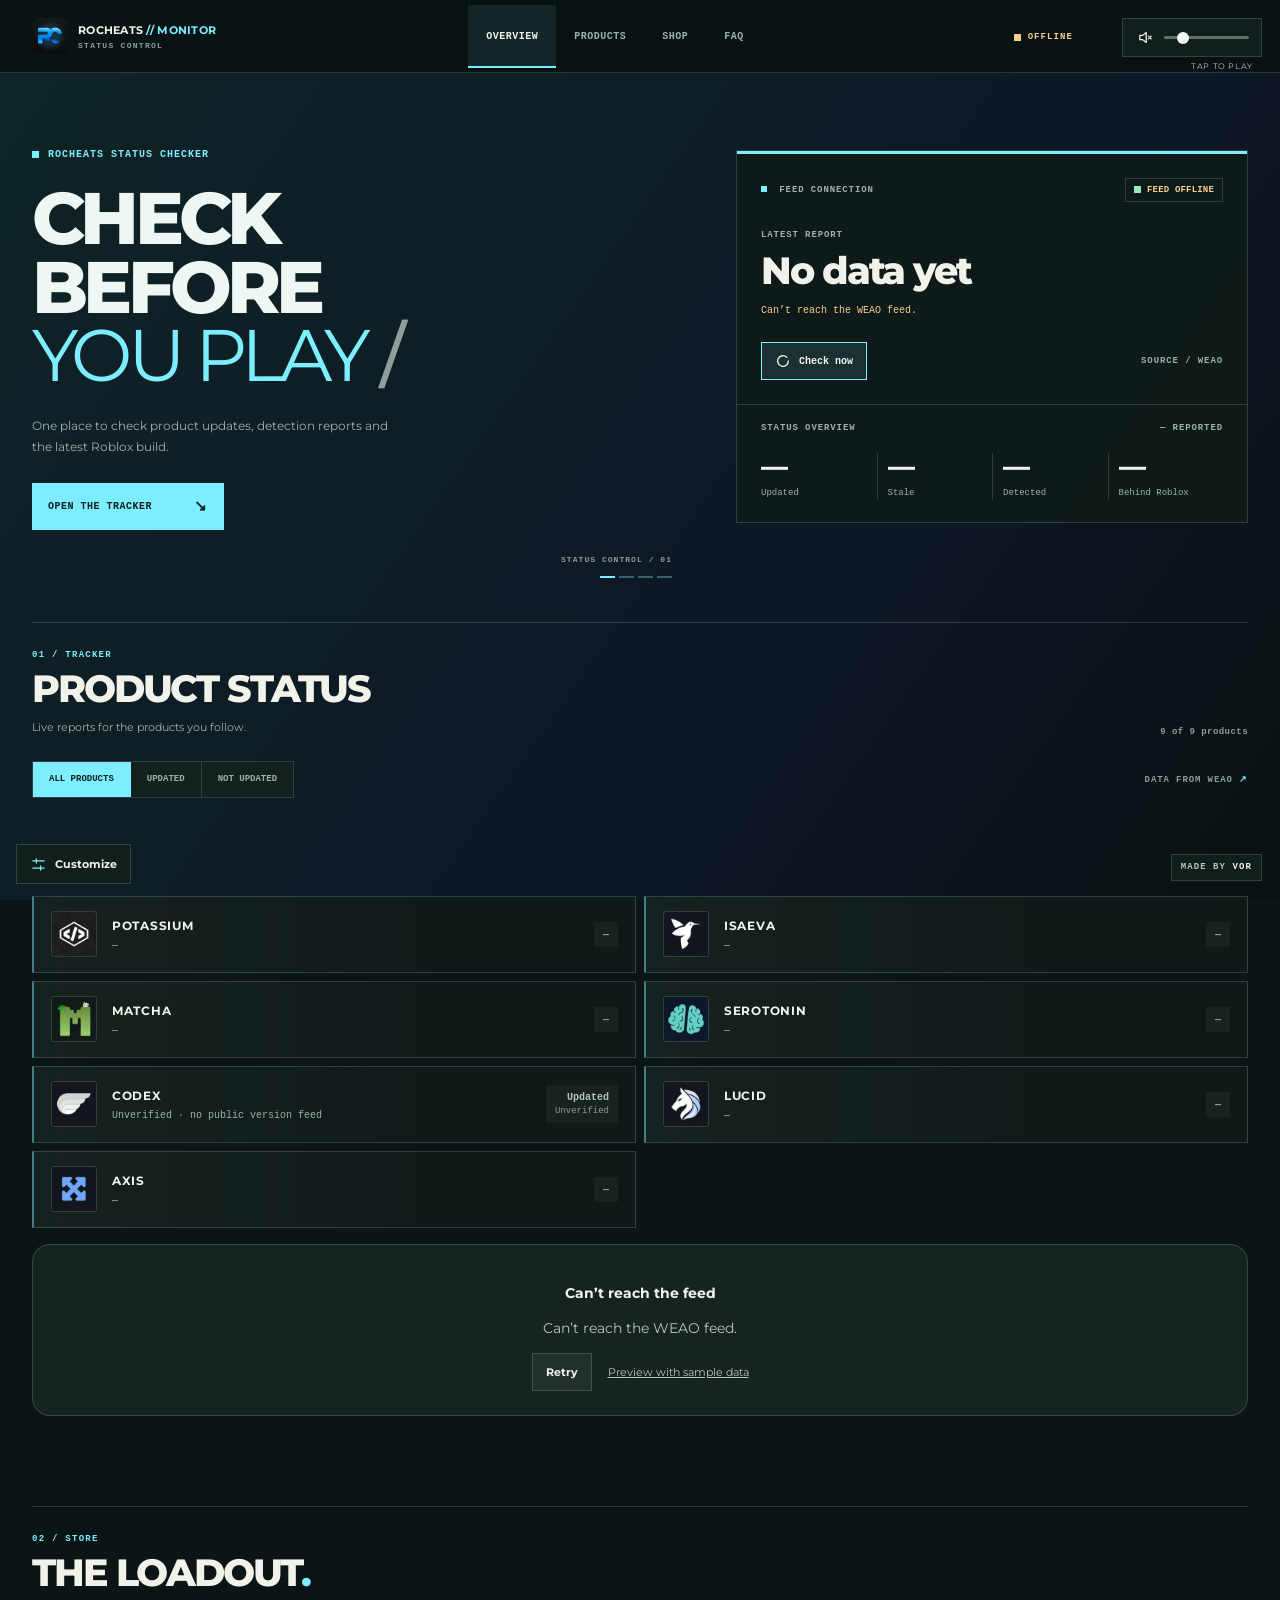
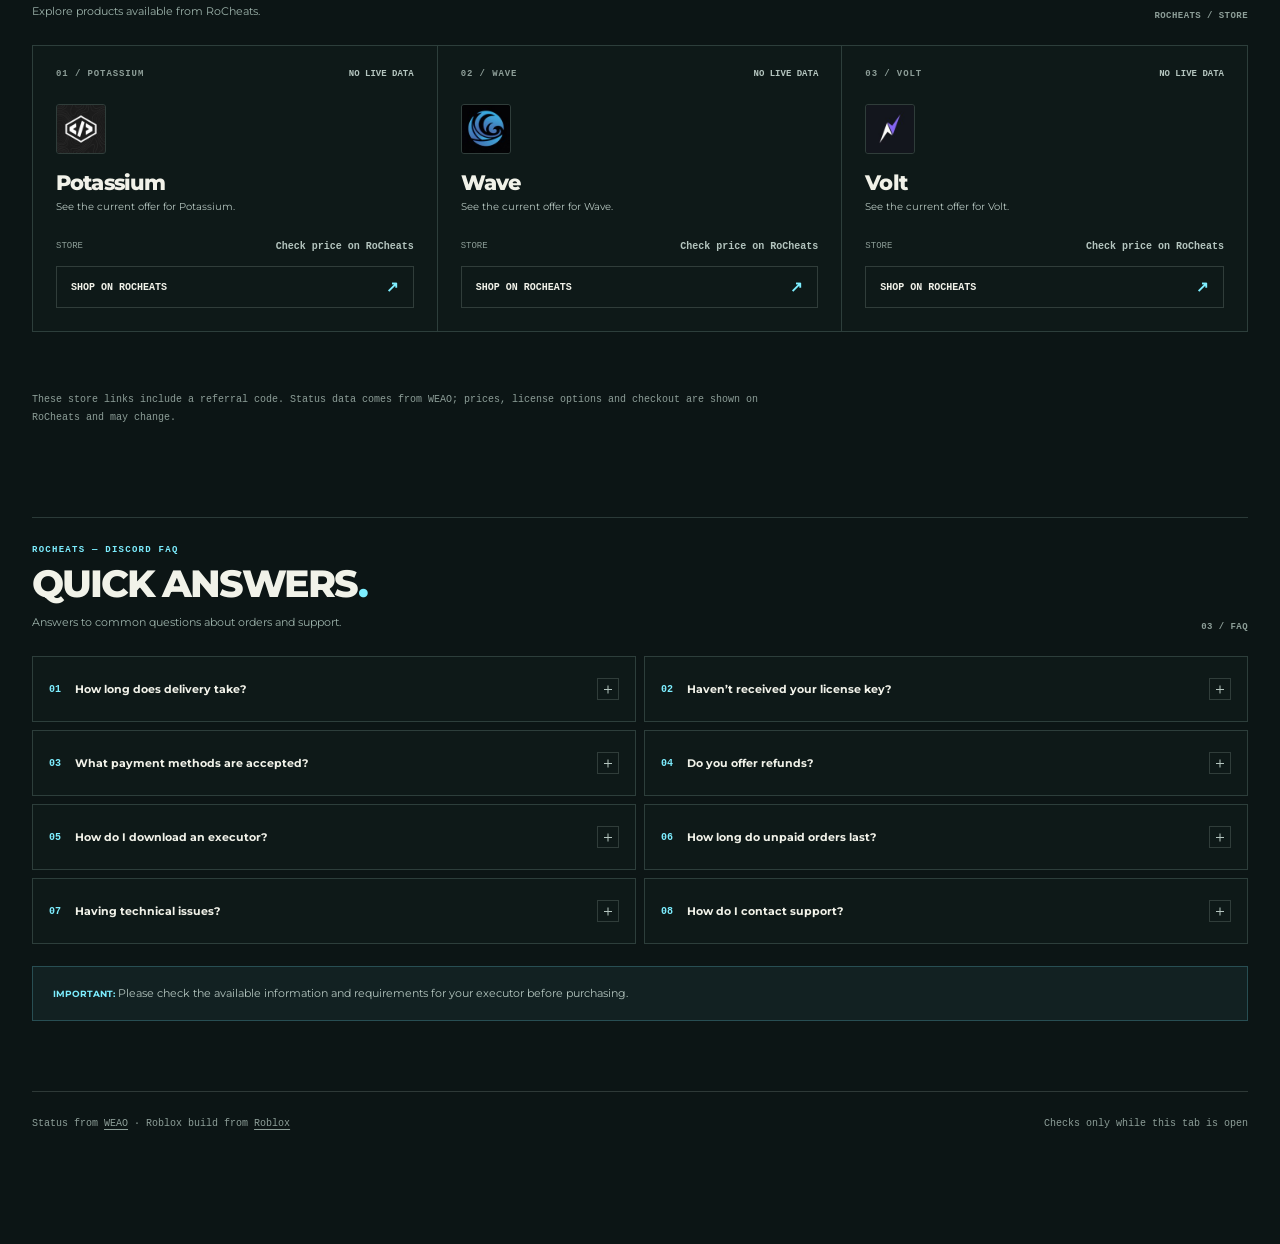
==== index.html @ 18b53d86 "Take the monitor in a technical control-panel direction" ====
<!doctype html>
<html lang="en">
<head>
<meta charset="utf-8">
<meta name="viewport" content="width=device-width, initial-scale=1, viewport-fit=cover">
<meta name="color-scheme" content="dark">
<title>RoCheats Monitor — Status, at a glance</title>
<meta name="description" content="Live Roblox executor status and Roblox client updates, in one place.">
<meta name="theme-color" content="#0b1111">
<link rel="icon" href="assets/mark.png" type="image/png">
<link rel="apple-touch-icon" href="assets/mark.png">
<link rel="stylesheet" href="experience.css?v=1">
<link rel="stylesheet" href="console.css?v=1">
</head>
<body>
<header class="titlebar">
  <div class="header-inner">
    <div class="brand"><img class="mark" src="assets/mark.png" alt="" width="38" height="38"><div><h1>ROCHEATS <span>// MONITOR</span></h1><p>STATUS CONTROL</p></div></div>
    <nav class="site-nav" aria-label="Site sections"><div class="site-nav-inner">
      <a href="#overview" aria-current="location">Overview</a>
      <a href="#products">Products</a>
      <a href="#shop">Shop</a>
      <a href="#faq">FAQ</a>
    </div></nav>
    <div class="header-actions"><span class="live" id="livePill"><i></i>LIVE</span></div>
  </div>
</header>
<main id="main">
  <section class="checker-section" id="overview" aria-label="Status checker">
    <div class="signal-intro">
      <div class="signal-copy"><p class="signal-eyebrow"><span></span> ROCHEATS STATUS CHECKER</p><h2>CHECK<br>BEFORE<br><em>YOU PLAY<span class="signal-slash"> /</span></em></h2><p class="signal-description">One place to check product updates, detection reports and the latest Roblox build.</p><a href="#products" class="signal-link">OPEN THE TRACKER <span aria-hidden="true">↘</span></a></div>
      <div class="signal-aside" aria-hidden="true"><span>STATUS CONTROL / 01</span><div class="signal-lines"><i></i><i></i><i></i><i></i></div></div>
    </div>
  <section class="hero" id="hero" aria-label="Status overview">
    <div class="hero-primary">
      <div class="hero-primary-top"><span class="hero-kicker"><span class="hero-kicker-mark"></span> FEED CONNECTION</span><span class="hero-feed" id="heroFeed"><span class="hero-feed-dot"></span><span id="heroFeedText">CHECKING</span></span></div>
      <div class="hero-primary-main"><p class="hero-overline">LATEST REPORT</p><h2 id="headline">Checking…</h2><p class="meta" id="meta">Reading the feed…</p></div>
      <div class="hero-primary-bottom"><button class="btn btn-ghost hero-check" id="checkBtn"><svg class="spin" viewBox="0 0 24 24" width="16" height="16" aria-hidden="true" fill="none" stroke="currentColor" stroke-width="2" stroke-linecap="round"><path d="M20 12a8 8 0 1 1-2.4-5.7"/></svg><span>Check now</span></button><span class="hero-source">SOURCE <span aria-hidden="true">/</span> WEAO</span></div>
    </div>
    <div class="hero-breakdown">
      <div class="breakdown-head"><span>STATUS OVERVIEW</span><span id="heroReported">— REPORTED</span></div>
      <ul class="stats" id="stats">
        <li><span class="stat-label"><span class="metric-icon metric-up" aria-hidden="true"><svg viewBox="0 0 24 24"><path d="M9.3 18.5 3.8 13l2.3-2.3 3.2 3.2 8.6-8.6 2.3 2.3-10.9 10.9Z"/></svg></span>Updated</span><b>—</b></li>
        <li><span class="stat-label"><span class="metric-icon metric-stale" aria-hidden="true"><svg viewBox="0 0 24 24"><circle cx="12" cy="12" r="9"/><path class="icon-cut" d="M12 6.8V12l3.5 2.1"/></svg></span>Stale</span><b>—</b></li>
        <li><span class="stat-label"><span class="metric-icon metric-detected" aria-hidden="true"><svg viewBox="0 0 24 24"><path d="M12 2.7 4.6 5.8v5.5c0 4.3 2.7 7.8 7.4 10 4.7-2.2 7.4-5.7 7.4-10V5.8L12 2.7Z"/><path class="icon-cut" d="M12 7.4v5.2m0 3.2v.1"/></svg></span>Detected</span><b>—</b></li>
        <li><span class="stat-label"><span class="metric-icon metric-behind" aria-hidden="true"><svg viewBox="0 0 24 24"><path d="M10.5 3.2h3v9.3l3-3 2.1 2.1L12 18.2l-6.6-6.6 2.1-2.1 3 3V3.2ZM4.5 19.3h15v2h-15z"/></svg></span>Behind Roblox</span><b>—</b></li>
      </ul>
    </div>
    <div class="rbx" id="rbx" hidden><span class="rbx-indicator"><i class="dot" id="rbxDot"></i><span class="caps">ROBLOX BUILD</span></span><b id="rbxVersion">—</b><span class="right" id="rbxCurrent">—</span></div>
  </section>
    <div class="tracker-workspace" id="products">
  <div class="list-heading"><div><p class="eyebrow">01 / TRACKER</p><h2>PRODUCT STATUS<span class="heading-dot" aria-hidden="true"></span></h2><p class="section-intro">Live reports for the products you follow.</p></div><span class="count" id="count">9 of 9 products</span></div>
  <div class="toolbar"><div class="chips" role="tablist" aria-label="Filter products"><button role="tab" aria-selected="true" class="chip is-on" data-filter="0">All products</button><button role="tab" aria-selected="false" class="chip" data-filter="1">Updated</button><button role="tab" aria-selected="false" class="chip" data-filter="2">Not updated</button></div><span class="toolbar-note">DATA FROM WEAO <span>↗</span></span></div>
  <div class="tracker-labels" aria-hidden="true"><span>PRODUCT <i>/</i> VERSION</span><span>UPDATE STATUS</span></div>
  <ul class="rows" id="rows" aria-live="polite"></ul>
  <div class="empty" id="empty" hidden><p><b id="emptyTitle">Can’t reach the feed</b></p><p id="emptyBody">Check your connection and try again.</p><div class="empty-actions"><button class="btn btn-accent" id="retryBtn">Retry</button><a class="link" href="?demo=1">Preview with sample data</a></div></div>
    </div>
  </section>
  <section id="shop" class="shop-section" aria-labelledby="shop-title">
    <div class="shop-heading"><div><p class="eyebrow accent">02 / STORE</p><h2 id="shop-title">THE LOADOUT<span class="accent">.</span></h2><p>Explore products available from RoCheats.</p></div><span class="shop-index">ROCHEATS / STORE</span></div>
    <div class="shop-grid">
      <article class="shop-card" data-shop="potassium"><div class="shop-card-top"><span class="shop-number">01 / POTASSIUM</span><span class="shop-status">Checking status</span></div><div class="shop-logo"><img src="assets/logo-potassium.jpg" alt=""></div><div class="shop-copy"><h3>Potassium</h3><p>See the current offer for Potassium.</p></div><div class="shop-price"><span>STORE</span><strong>Check price on RoCheats</strong></div><a class="shop-link" href="https://rocheats.com/product?id=potassium-roblox-executor&amp;ref=serx" target="_blank" rel="noopener noreferrer" data-shop-link>Shop on RoCheats <span aria-hidden="true">↗</span></a></article>
      <article class="shop-card" data-shop="wave"><div class="shop-card-top"><span class="shop-number">02 / WAVE</span><span class="shop-status">Checking status</span></div><div class="shop-logo"><img src="assets/logo-wave.jpg" alt=""></div><div class="shop-copy"><h3>Wave</h3><p>See the current offer for Wave.</p></div><div class="shop-price"><span>STORE</span><strong>Check price on RoCheats</strong></div><a class="shop-link" href="https://rocheats.com/product?id=wave-roblox-executor&amp;ref=serx" target="_blank" rel="noopener noreferrer" data-shop-link>Shop on RoCheats <span aria-hidden="true">↗</span></a></article>
      <article class="shop-card" data-shop="volt"><div class="shop-card-top"><span class="shop-number">03 / VOLT</span><span class="shop-status">Checking status</span></div><div class="shop-logo"><img src="assets/logo-volt.jpg" alt=""></div><div class="shop-copy"><h3>Volt</h3><p>See the current offer for Volt.</p></div><div class="shop-price"><span>STORE</span><strong>Check price on RoCheats</strong></div><a class="shop-link" href="https://rocheats.com/product?id=volt-roblox-executor&amp;ref=serx" target="_blank" rel="noopener noreferrer" data-shop-link>Shop on RoCheats <span aria-hidden="true">↗</span></a></article>
    </div>
    <a class="shop-all" href="https://rocheats.com/?ref=serx" target="_blank" rel="noopener noreferrer">Browse all products on RoCheats <span aria-hidden="true">↗</span></a>
    <p class="shop-disclaimer">These store links include a referral code. Status data comes from WEAO; prices, license options and checkout are shown on RoCheats and may change.</p>
  </section>
  <section id="faq" class="faq-section" aria-labelledby="faq-title">
    <div class="faq-heading"><div><p class="eyebrow accent">ROCHEATS — DISCORD FAQ</p><div class="faq-title-line"><img class="faq-logo" src="assets/mark.png" alt="" width="44" height="44"><h2 id="faq-title">QUICK ANSWERS<span class="accent">.</span></h2></div><p>Answers to common questions about orders and support.</p></div><span class="faq-index">03 / FAQ</span></div>
    <div class="faq-grid">
      <details class="faq-card"><summary><span class="faq-number">01</span><span class="faq-question">How long does delivery take?</span><span class="faq-plus" aria-hidden="true"></span></summary><ul><li>Card: Instant delivery.</li><li>Crypto: Usually instant, but may take 30–60 minutes to process.</li></ul></details>
      <details class="faq-card"><summary><span class="faq-number">02</span><span class="faq-question">Haven’t received your license key?</span><span class="faq-plus" aria-hidden="true"></span></summary><ul><li>Check your spam/junk folder.</li><li>Check your RoCheats dashboard.</li><li>If it hasn’t arrived within 15–30 minutes, open a support ticket.</li></ul></details>
      <details class="faq-card"><summary><span class="faq-number">03</span><span class="faq-question">What payment methods are accepted?</span><span class="faq-plus" aria-hidden="true"></span></summary><ul><li>Credit/debit cards.</li><li>Apple Pay and Google Pay.</li><li>Bitcoin, Litecoin, Ethereum, and other supported cryptocurrencies.</li></ul></details>
      <details class="faq-card"><summary><span class="faq-number">04</span><span class="faq-question">Do you offer refunds?</span><span class="faq-plus" aria-hidden="true"></span></summary><ul><li>All sales are generally final.</li><li>Refunds may be considered for verified technical issues that cannot be resolved within 7 business days.</li></ul></details>
      <details class="faq-card"><summary><span class="faq-number">05</span><span class="faq-question">How do I download an executor?</span><span class="faq-plus" aria-hidden="true"></span></summary><ul><li>Check RoCheats for download information for your executor.</li><li>You can also open a support ticket and have a staff member provide you with direct links.</li></ul></details>
      <details class="faq-card"><summary><span class="faq-number">06</span><span class="faq-question">How long do unpaid orders last?</span><span class="faq-plus" aria-hidden="true"></span></summary><ul><li>Unpaid orders are automatically canceled after 2 hours.</li><li>If you’ve paid but your order was canceled, contact support.</li></ul></details>
      <details class="faq-card"><summary><span class="faq-number">07</span><span class="faq-question">Having technical issues?</span><span class="faq-plus" aria-hidden="true"></span></summary><ul><li>Head over to our discord server to get technical support.</li><li>Describe the issue and include screenshots if possible.</li></ul></details>
      <details class="faq-card"><summary><span class="faq-number">08</span><span class="faq-question">How do I contact support?</span><span class="faq-plus" aria-hidden="true"></span></summary><ul><li>Head over to our discord server to open a support ticket.</li><li>A staff member will assist you as soon as possible.</li></ul></details>
    </div>
    <p class="faq-important"><strong>IMPORTANT:</strong> Please check the available information and requirements for your executor before purchasing.</p>
  </section>
  <footer class="foot"><span>Status from <a href="https://weao.xyz" target="_blank" rel="noopener">WEAO</a> · Roblox build from <a href="https://clientsettingscdn.roblox.com" target="_blank" rel="noopener">Roblox</a></span><span id="footNote">Checks only while this tab is open <span class="footer-dot" aria-hidden="true"></span></span></footer>
</main>
<div class="scrim" id="scrim" hidden></div>
<aside class="sheet" id="sheet" role="dialog" aria-modal="true" aria-labelledby="settingsTitle" hidden>
  <div class="sheet-head"><div><p class="eyebrow accent">MAKE IT YOURS</p><h2 id="settingsTitle">Customize</h2><p>Set the mood. Keep the clarity.</p></div><button class="icon-btn close" id="closeBtn" aria-label="Close settings"><svg viewBox="0 0 24 24" width="18" height="18" fill="none" stroke="currentColor" stroke-width="1.7" stroke-linecap="round"><path d="M6 6l12 12M18 6L6 18"/></svg></button></div>
  <div class="settings-section"><div class="section-heading"><div><p class="eyebrow">01 / BACKDROP</p><h3>Choose a colour</h3><p>Richer colour palettes, made to stand out.</p></div></div><div class="scenes" id="scenes"></div><div class="custom-scene"><label for="customSceneColor">Your own colour</label><input id="customSceneColor" type="color" value="#258d91" aria-label="Choose a custom background colour"></div><div class="image-controls"><label class="upload-btn" for="imageInput">↑ &nbsp; Upload image</label><input id="imageInput" type="file" accept="image/png,image/jpeg,image/webp" hidden><button type="button" class="text-btn" id="removeImageBtn" hidden>Remove image</button><small>PNG, JPG or WebP · up to 1 MB · saved in this browser</small></div><label class="range-label" for="sceneStrength"><span>Background intensity</span><output id="sceneStrengthValue">100%</output></label><input type="range" id="sceneStrength" min="20" max="100" step="5" value="100"></div>
  <div class="settings-section"><div class="section-heading"><div><p class="eyebrow">02 / STYLE</p><h3>The details</h3><p>Dial in your own look.</p></div></div><p class="setting-label">ACCENT COLOUR</p><div class="accent-line"><div class="accents" id="accents"></div><label class="custom-color" title="Custom accent"><input type="color" id="customAccent" value="#7deeff" aria-label="Choose a custom accent colour"><span>＋</span></label></div><p class="setting-label">SURFACE STYLE</p><div class="seg" id="themeSeg" role="group" aria-label="Surface style"><button data-theme="glass" class="is-on">Glass <small>Layered & luminous</small></button><button data-theme="flat">Flat <small>Clean & solid</small></button></div><p class="setting-label">DENSITY</p><div class="seg" id="densitySeg" role="group" aria-label="Density"><button data-density="comfortable" class="is-on">Comfortable</button><button data-density="compact">Compact</button></div><label class="switch motion-switch"><span><b>Reduce motion</b><small>Keep transitions to a minimum</small></span><input type="checkbox" id="motionToggle"><i></i></label><button type="button" class="text-btn reset-btn" id="resetAppearance">Reset appearance</button></div>
  <div class="settings-section"><div class="section-heading"><div><p class="eyebrow">03 / MONITORING</p><h3>Checks & alerts</h3><p>Control how often you hear from us.</p></div></div><p class="setting-label">CHECK EVERY</p><div class="seg row-seg" id="intervalSeg" role="group" aria-label="Check interval"></div><div class="switches"><label class="switch"><span><b>Notifications</b><small>Tell me when an executor or Roblox changes</small></span><input type="checkbox" id="notifToggle"><i></i></label><div class="alerts" id="alertList"><p class="setting-label">TELL ME ABOUT</p><label class="switch sub"><span><small>Status changes</small></span><input type="checkbox" data-alert="updates"><i></i></label><label class="switch sub"><span><small>New executor versions</small></span><input type="checkbox" data-alert="versions"><i></i></label><label class="switch sub"><span><small>Detection changes</small></span><input type="checkbox" data-alert="detection"><i></i></label><label class="switch sub"><span><small>Roblox client updates</small></span><input type="checkbox" data-alert="roblox"><i></i></label></div><button class="btn btn-ghost test-btn" id="testNotifBtn">Send a test notification</button></div></div>
</aside>
<audio id="backgroundMusic" data-src="assets/whole-team-straight.mp3?v=4" preload="auto" loop></audio>
<div class="music-control" role="group" aria-label="Background music controls" title="Whole Team Straight — ovine hall">
  <button id="musicControl" class="music-toggle" type="button" aria-label="Play background music" aria-pressed="false">
    <svg viewBox="0 0 24 24" aria-hidden="true" fill="none" stroke="currentColor" stroke-width="1.8" stroke-linecap="round" stroke-linejoin="round"><path d="M4 9h4l5-4v14l-5-4H4z"/><path class="music-waves" d="M16 9a4 4 0 0 1 0 6M18.5 6.5a7.5 7.5 0 0 1 0 11"/><path class="music-muted" d="m16 10 4 4m0-4-4 4"/></svg>
  </button>
  <input id="musicVolume" type="range" min="0" max="100" value="18" step="1" aria-label="Music volume">
  <span id="musicHint" class="music-hint" aria-live="polite"></span>
</div>
<button class="settings-trigger" id="settingsBtn" aria-label="Open settings" aria-expanded="false" aria-controls="sheet"><svg viewBox="0 0 24 24" aria-hidden="true" fill="none" stroke="currentColor" stroke-width="1.7" stroke-linecap="round"><path d="M4 7h16M4 17h16M9 4v6M15 14v6"/></svg><span>Customize</span></button>
<div class="maker-credit">MADE BY <strong>VOR</strong></div>
<div class="toast" id="toast" role="status" aria-live="polite"></div>
<script src="app.js?v=37"></script>
</body>
</html>
---- experience.css ----
/* Customization and dialog controls */
.scrim{position:fixed;inset:0;z-index:8;background:rgba(3,9,8,.32);opacity:0;transition:opacity .25s}.scrim.is-open{opacity:1}.sheet{position:fixed;z-index:9;right:0;top:0;height:100dvh;width:min(540px,100%);overflow-y:auto;overscroll-behavior:contain;padding:32px 32px calc(36px + env(safe-area-inset-bottom));background:#111a19;border-left:1px solid rgba(216,245,231,.13);box-shadow:-20px 0 70px rgba(0,0,0,.4);transform:translateX(105%);transition:transform .42s cubic-bezier(.2,1.18,.3,1)}.sheet.is-open{transform:translateX(0)}.sheet-head{display:flex;justify-content:space-between;align-items:start;padding-bottom:25px}.sheet-head .eyebrow{margin-bottom:5px}.sheet-head h2{font-size:29px;letter-spacing:-.05em;margin:0}.sheet-head p:not(.eyebrow),.section-heading p:not(.eyebrow){font-size:12px;color:var(--text3);margin:5px 0 0}.icon-btn{width:38px;height:38px;padding:0}.settings-section{border-top:1px solid var(--line);padding:26px 0}.section-heading{margin-bottom:18px}.section-heading .eyebrow{margin-bottom:5px}.section-heading h3{font-size:17px;letter-spacing:-.025em;margin:0}.scenes{display:grid;grid-template-columns:repeat(4,minmax(0,1fr));gap:9px}.swatch{position:relative;aspect-ratio:1.16;border-radius:12px;border:1px solid rgba(226,255,240,.14);padding:0;overflow:hidden;transition:transform .16s,border-color .16s}.swatch::after{content:"";position:absolute;inset:0;background:linear-gradient(transparent 25%,rgba(2,8,7,.8))}.swatch:hover{transform:translateY(-2px)}.swatch.is-on{border-color:var(--accent);box-shadow:0 0 0 2px var(--accent) inset}.swatch span{position:absolute;z-index:1;bottom:9px;left:9px;font-size:10px;font-weight:700;color:#eef7f1}.swatch.is-on span::after{content:' ✓';color:var(--accent)}.image-controls{display:flex;align-items:center;gap:10px;flex-wrap:wrap;margin-top:15px}.image-controls small{display:block;flex-basis:100%;color:var(--text4);font-size:10px}.upload-btn{display:inline-flex;align-items:center;padding:8px 11px;border-radius:9px;border:1px solid var(--line);color:var(--text2);font-size:11px;font-weight:700;cursor:pointer}.upload-btn:hover{color:var(--text);border-color:var(--accent)}.text-btn{border:0;background:none;color:var(--text2);font-size:11px;padding:4px 0;text-decoration:underline;text-underline-offset:3px}.text-btn:hover{color:var(--accent)}.range-label{display:flex;justify-content:space-between;align-items:center;color:var(--text2);font-size:11px;font-weight:650;margin-top:22px}.range-label output{color:var(--accent);font-family:var(--mono)}input[type=range]{width:100%;accent-color:var(--accent);margin:10px 0 0}.setting-label{font-size:9px;letter-spacing:.14em;font-weight:750;color:var(--text3);margin:20px 0 10px}.accent-line,.accents{display:flex;align-items:center;gap:10px;flex-wrap:wrap}.accents button,.custom-color{width:27px;height:27px;border-radius:50%;border:0;padding:0;cursor:pointer}.accents button.is-on{box-shadow:0 0 0 2px #111a19,0 0 0 4px currentColor}.custom-color{position:relative;display:grid;place-items:center;color:var(--text);border:1px solid var(--line);background:conic-gradient(#83e4db,#87a6f0,#d1a5f1,#e5ad80,#83e4db)}.custom-color input{position:absolute;inset:0;width:100%;height:100%;opacity:0;cursor:pointer}.custom-color span{display:grid;place-items:center;background:#18211f;border-radius:50%;width:17px;height:17px;pointer-events:none}.seg{display:flex;gap:5px;padding:4px;border:1px solid var(--line);border-radius:12px;background:#0c1413}.seg button{flex:1;min-width:0;border:0;border-radius:8px;padding:9px 8px;background:transparent;color:var(--text2);font-size:11px;font-weight:700}.seg button small{display:block;font-size:9px;font-weight:400;color:var(--text3);margin-top:2px}.seg button.is-on{background:#273a35;color:var(--text);box-shadow:0 1px 5px rgba(0,0,0,.2)}.row-seg button{padding:9px 2px}.switches{display:grid;gap:12px;margin-top:22px}.switch{display:flex;align-items:center;gap:12px;cursor:pointer}.switch span{display:grid;gap:3px}.switch b{font-size:12px}.switch small{font-size:11px;color:var(--text3)}.switch input{position:absolute;opacity:0}.switch i{position:relative;margin-left:auto;width:38px;height:22px;flex:none;border-radius:99px;background:#39453f;transition:background .2s}.switch i::after{content:"";position:absolute;left:3px;top:3px;width:16px;height:16px;background:#9baa9f;border-radius:50%;transition:transform .2s}.switch input:checked+i{background:color-mix(in srgb,var(--accent) 40%,#1c2b27)}.switch input:checked+i::after{transform:translateX(16px);background:var(--accent)}.switch input:focus-visible+i{outline:2px solid var(--accent);outline-offset:3px}.switch.sub{padding:10px 0;border-top:1px solid var(--line)}.switch.sub small{color:var(--text2)}.alerts{margin-top:0}.switches:has(#notifToggle:not(:checked)) .alerts{opacity:.55}.motion-switch{margin-top:20px}.reset-btn{margin-top:18px}.test-btn{justify-self:start}.toast{position:fixed;z-index:20;left:50%;bottom:22px;transform:translate(-50%,15px);opacity:0;pointer-events:none;background:#263733;color:var(--text);border:1px solid var(--line);border-radius:11px;padding:11px 15px;font-size:12px;box-shadow:0 12px 35px rgba(0,0,0,.35);transition:opacity .2s,transform .2s;max-width:calc(100% - 32px)}.toast.is-open{opacity:1;transform:translate(-50%,0)}

/* A new visual system: expressive type, an open canvas and a compact signal bar. */
@font-face{font-family:Montserrat;src:url('assets/montserrat-latin.woff2') format('woff2');font-style:normal;font-weight:400 800;font-display:swap}
:root{--bg:#0c1515;--text:#f1f2e9;--text2:#b4c5bf;--text3:#8d9e98;--text4:#718780;--accent:#7deeff;--green:#9ce6bc;--red:#ff999a;--amber:#f4cf8c;--line:rgba(220,244,232,.16);--surface:rgba(24,40,37,.8);--ui:Montserrat,system-ui,sans-serif;--mono:ui-monospace,SFMono-Regular,monospace;--scene-a:#204751;--scene-b:#152446;--strength:1}
*,*::before,*::after{box-sizing:border-box}html,body{margin:0}html{background:var(--bg)}body{min-height:100vh;overflow-x:hidden;background:var(--bg);color:var(--text);font:14px/1.5 var(--ui);-webkit-font-smoothing:antialiased;animation:site-load-fade 2s ease-in-out backwards}body::before{content:"";position:fixed;inset:0;z-index:0;pointer-events:none;background:var(--scene-image,none),linear-gradient(125deg,var(--scene-a),var(--scene-b) 65%,#111819);background-size:cover;background-position:center;opacity:var(--strength);transition:opacity .25s,background .25s}body::after{content:"";position:fixed;inset:0;z-index:0;pointer-events:none;background:rgba(7,17,17,.50)}@keyframes site-load-fade{from{opacity:0}to{opacity:1}}[hidden]{display:none!important}button,input,summary{font:inherit}button,summary{cursor:pointer}button:focus-visible,input:focus-visible,a:focus-visible,summary:focus-visible,.upload-btn:focus-within{outline:2px solid var(--accent);outline-offset:4px}a{color:inherit}.titlebar,main{position:relative;z-index:1}.accent{color:var(--accent)}
.titlebar{padding:22px 32px 0}.header-inner{position:relative;max-width:1380px;margin:auto;min-height:57px;padding:0 168px 0 0;display:flex;align-items:center;justify-content:space-between;gap:25px;border-bottom:1px solid var(--line)}.brand{display:flex;align-items:center;gap:10px;white-space:nowrap}.brand .mark{width:39px;height:39px;object-fit:cover;border-radius:50%}.brand h1{margin:0;font-size:12px;letter-spacing:-.03em}.brand h1 span{font-weight:500;color:var(--text2)}.brand p{margin:3px 0 0;color:var(--text3);font-size:8px;font-weight:700;letter-spacing:.13em}.site-nav-inner{display:flex;align-items:center;gap:29px}.site-nav a{position:relative;padding:8px 0;color:var(--text2);font-size:11px;text-decoration:none;font-weight:600}.site-nav a:hover,.site-nav a[aria-current="location"]{color:var(--text)}.site-nav a[aria-current="location"]::after{content:"";position:absolute;width:5px;height:5px;left:50%;bottom:0;transform:translateX(-50%);background:var(--accent);border-radius:50%}.live{display:inline-flex;align-items:center;gap:7px;color:var(--green);font-size:9px;font-weight:700;letter-spacing:.1em}.live i,.dot,.hero-feed-dot{display:inline-block;width:7px;height:7px;border-radius:50%;background:var(--green)}.live.is-stale,.hero-feed.is-offline{color:var(--amber)}.live.is-stale i,.dot.is-behind{background:var(--amber)}
main{max-width:1380px;margin:auto;padding:0 32px 75px}#overview,#products,#shop,#faq{scroll-margin-top:25px}.signal-intro{display:grid;grid-template-columns:minmax(0,1fr) 290px;gap:24px;align-items:end;padding:85px 0 65px}.signal-eyebrow,.eyebrow{margin:0 0 20px;font-size:9px;font-weight:700;letter-spacing:.17em;color:var(--accent)}.signal-eyebrow{white-space:nowrap}.signal-eyebrow span{display:inline-block;width:24px;height:1px;background:var(--accent);vertical-align:middle;margin-right:8px}.signal-intro h2{margin:0;color:var(--text);font:400 clamp(64px,7.2vw,105px)/.96 Georgia,'Times New Roman',serif;letter-spacing:-.055em}.signal-intro h2 em{font-weight:400;color:var(--accent)}.signal-description{max-width:420px;margin:26px 0 0;color:var(--text2);font-size:13px;line-height:1.85}.signal-link{display:inline-flex;align-items:center;gap:22px;margin-top:25px;padding-bottom:8px;border-bottom:1px solid var(--accent);text-decoration:none;font-size:11px;font-weight:700}.signal-link span{font-size:16px;color:var(--accent)}.signal-aside{position:relative;min-height:175px;padding:0 0 0 22px;border-left:1px solid var(--line)}.signal-aside>span{color:var(--text3);font-size:9px;font-weight:700;letter-spacing:.14em}.signal-aside p{margin:18px 0 0;font:italic 28px/1.2 Georgia,serif;color:var(--text2)}.signal-mark{position:absolute;right:10px;bottom:0;width:105px;height:105px}.signal-mark i{position:absolute;inset:0;border:1px solid color-mix(in srgb,var(--accent) 45%,transparent);border-radius:50%}.signal-mark i:nth-child(2){inset:15px}.signal-mark i:nth-child(3){inset:30px;background:color-mix(in srgb,var(--accent) 13%,transparent)}
.hero{display:grid;grid-template-columns:minmax(0,1fr) minmax(0,1.08fr);align-items:stretch;border:1px solid color-mix(in srgb,var(--accent) 22%,var(--line));border-radius:22px;background:linear-gradient(120deg,color-mix(in srgb,var(--accent) 10%,#142320),rgba(13,28,26,.96) 65%);overflow:visible;box-shadow:0 20px 75px rgba(0,0,0,.13)}.hero-primary{min-width:0;padding:27px 30px}.hero-primary-top{display:flex;justify-content:space-between;align-items:center;gap:12px}.hero-kicker,.hero-overline,.breakdown-head,.hero-source{color:var(--text3);font-size:9px;font-weight:700;letter-spacing:.12em}.hero-kicker-mark{display:inline-block;width:6px;height:6px;border-radius:50%;background:var(--accent);margin-right:6px;vertical-align:middle}.hero-feed{display:inline-flex;align-items:center;gap:6px;padding:6px 9px;border:1px solid rgba(156,230,188,.18);border-radius:99px;color:var(--green);font-size:9px;font-weight:700}.hero-primary-main{padding:28px 0 20px}.hero-overline{margin:0 0 8px}.hero h2{margin:0;font:400 clamp(28px,3vw,38px)/1.1 Georgia,serif;letter-spacing:-.035em}.meta{margin:11px 0 0;color:var(--text2);font-size:10px;line-height:1.6;font-variant-numeric:tabular-nums}.meta #countdown{display:inline-block;min-width:5ch}.meta.is-error{color:var(--amber)}.hero-primary-bottom{display:flex;align-items:center;justify-content:space-between;gap:10px}.btn{display:inline-flex;align-items:center;justify-content:center;gap:8px;min-height:38px;padding:0 13px;border:1px solid var(--line);border-radius:99px;color:var(--text);background:rgba(255,255,255,.05);font-size:11px;font-weight:700}.btn:hover{border-color:var(--accent)}.hero-check{background:var(--text);border-color:var(--text);color:#12201d}.btn.is-busy svg{animation:spin 1s linear infinite}@keyframes spin{to{transform:rotate(360deg)}}
.hero-breakdown{padding:27px 30px;border-left:1px solid var(--line)}.breakdown-head{display:flex;justify-content:space-between;gap:10px}.hero .stats{display:grid;grid-template-columns:repeat(4,minmax(0,1fr));gap:0;margin:30px 0 0;padding:0;list-style:none}.stats li{display:flex;flex-direction:column-reverse;gap:13px;min-width:0;padding:0 12px;border-left:1px solid var(--line)}.stats li:first-child{border:0;padding-left:0}.stats li b{font:400 35px/1 Georgia,serif;color:var(--text)}.stat-label{display:flex;align-items:center;gap:6px;color:var(--text2);font-size:9px;line-height:1.2}.metric-icon{display:none}.rbx{grid-column:1/-1;display:flex;align-items:center;gap:10px;padding:13px 30px;border-top:1px solid var(--line);font-size:10px;color:var(--text2)}.rbx-indicator{display:flex;align-items:center;gap:8px}.rbx .caps{font-size:9px;font-weight:700;letter-spacing:.1em}.rbx b{color:var(--text);font:10px var(--mono);overflow-wrap:anywhere}.rbx .right{margin-left:auto}.rbx .right.is-behind{color:var(--amber)}
.tracker-workspace{padding-top:100px}.list-heading{display:flex;align-items:end;justify-content:space-between;gap:20px;margin:0 0 28px}.list-heading .eyebrow,.shop-heading .eyebrow,.faq-heading .eyebrow{margin-bottom:12px}.list-heading h2,.shop-heading h2,.faq-heading h2{margin:0;color:var(--text);font:400 clamp(38px,4.3vw,56px)/1.05 Georgia,serif;letter-spacing:-.045em}.heading-dot{display:none}.section-intro,.shop-heading p:not(.eyebrow),.faq-heading p:not(.eyebrow){margin:10px 0 0;color:var(--text2);font-size:12px;line-height:1.7}.count{white-space:nowrap;color:var(--text3);font-size:10px}.toolbar{display:flex;align-items:center;justify-content:space-between;gap:10px;margin:0 0 20px}.chips{display:flex;flex-wrap:wrap;gap:7px}.chip{height:36px;padding:0 15px;border:1px solid var(--line);border-radius:99px;background:transparent;color:var(--text2);font-size:10px;font-weight:700}.chip:hover{color:var(--text)}.chip.is-on{color:#12201d;border-color:var(--accent);background:var(--accent)}.toolbar-note{color:var(--text3);font-size:9px;letter-spacing:.1em;font-weight:700}.toolbar-note span{color:var(--accent)}.tracker-labels{display:none}
.rows{display:grid;grid-template-columns:repeat(3,minmax(0,1fr));gap:12px;list-style:none;margin:0;padding:0}.row{position:relative;display:grid;grid-template-columns:1fr auto;grid-template-rows:auto 1fr;align-items:start;gap:20px 12px;min-width:0;min-height:177px;margin:0;padding:21px;border:1px solid var(--line);border-radius:19px;background:linear-gradient(145deg,rgba(221,250,233,.06),transparent 60%),var(--surface);transition:border-color .2s,background .2s}.row .tile{grid-column:1;grid-row:1;width:46px;height:46px;overflow:hidden;border-radius:50%;border:1px solid var(--line);background:#101b19}.tile img,.tile .mono{display:block;width:100%;height:100%;object-fit:cover}.tile .mono{display:grid;place-items:center;color:#0c1515;font-weight:700;background:linear-gradient(145deg,var(--h1),var(--h2))}.row>div:nth-child(2){grid-column:1/-1;grid-row:2;align-self:end;min-width:0}.name-line{display:flex;align-items:center;gap:8px;min-width:0}.name{overflow:hidden;text-overflow:ellipsis;white-space:nowrap;color:var(--text);font-size:13px;font-weight:700;letter-spacing:.03em}.name-flag{padding:3px 6px;border-radius:99px;background:rgba(244,207,140,.13);color:var(--amber);font-size:8px;font-weight:700}.sub{margin-top:5px;color:var(--text2);font-size:10px}.ver{display:inline-block;max-width:100%;overflow:hidden;text-overflow:ellipsis;white-space:nowrap;vertical-align:bottom}.lag{margin-left:4px;color:var(--amber)}.state{position:relative;grid-column:2;grid-row:1;padding:7px 10px;border-radius:99px;background:rgba(255,255,255,.04);color:var(--text3);font-size:10px;font-weight:700;text-align:right;white-space:nowrap}.state.is-up{color:var(--green);background:rgba(95,211,147,.1)}.state.is-down{color:var(--red);background:rgba(255,125,125,.1)}.state.is-unverified{color:var(--text2)}.when{display:block;margin-top:3px;font-size:9px;font-weight:500;color:var(--text3)}.det-badge{position:absolute;right:-5px;bottom:-6px;display:grid;place-items:center;width:16px;height:16px;padding:0;border:0;border-radius:50%;background:var(--amber);box-shadow:0 0 0 2px #1b302a;color:#35280b;z-index:2}.det-badge::before{content:'!';font-size:11px;font-weight:900;line-height:1}.tip{position:absolute;bottom:calc(100% + 8px);right:0;width:max-content;min-width:160px;max-width:min(250px,calc(100vw - 50px));padding:9px 10px;border:1px solid var(--line);border-radius:10px;background:#182925;color:var(--text);font-size:10px;font-weight:500;white-space:normal;text-align:left;line-height:1.5;overflow-wrap:anywhere;opacity:0;pointer-events:none;z-index:10}.det-badge:hover .tip,.det-badge:focus-visible .tip,.det-badge.is-open .tip{opacity:1}.row:has(.det-badge:hover),.row:has(.det-badge:focus-visible),.row:has(.det-badge.is-open){z-index:4}.empty{margin-top:16px;padding:24px;border:1px solid var(--line);border-radius:18px;background:var(--surface);text-align:center;color:var(--text2)}.empty b{color:var(--text)}.empty-actions{display:flex;justify-content:center;align-items:center;gap:16px}.link{font-size:11px}
.shop-section,.faq-section{padding-top:100px}.shop-heading,.faq-heading{display:flex;align-items:end;justify-content:space-between;gap:20px;margin-bottom:30px}.shop-index,.faq-index{color:var(--text3);font-size:9px;font-weight:700;letter-spacing:.13em}.shop-grid{display:grid;grid-template-columns:repeat(3,minmax(0,1fr));gap:12px}.shop-card{position:relative;min-width:0;min-height:300px;padding:25px;display:flex;flex-direction:column;border:1px solid var(--line);border-radius:22px;background:color-mix(in srgb,var(--accent) 7%,#142321)}.shop-card:nth-child(2){background:color-mix(in srgb,var(--scene-b) 35%,#152421)}.shop-card:nth-child(3){background:color-mix(in srgb,var(--scene-a) 25%,#152421)}.shop-card-top{display:flex;justify-content:space-between;align-items:center;gap:8px}.shop-number{color:var(--text3);font-size:9px;font-weight:700;letter-spacing:.1em}.shop-status{color:var(--text2);font-size:9px;font-weight:700}.shop-status.is-up{color:var(--green)}.shop-status.is-down{color:var(--red)}.shop-logo{width:55px;height:55px;overflow:hidden;margin-top:24px;border:1px solid var(--line);border-radius:50%}.shop-logo img{width:100%;height:100%;object-fit:cover}.shop-copy h3{margin:17px 0 5px;font:400 27px/1 Georgia,serif}.shop-copy p{margin:0;color:var(--text2);font-size:11px}.shop-price{display:flex;justify-content:space-between;gap:10px;margin-top:auto;padding:20px 0 14px;color:var(--text3);font-size:9px}.shop-price strong{color:var(--text2);font-size:10px}.shop-link{display:flex;align-items:center;justify-content:space-between;min-height:42px;padding:0 14px;border:1px solid var(--line);border-radius:99px;text-decoration:none;font-size:11px;font-weight:700}.shop-link:hover{background:rgba(255,255,255,.08)}.shop-link span,.shop-all span{color:var(--accent);font-size:15px}.shop-all{display:inline-flex;align-items:center;gap:10px;margin-top:18px;padding-bottom:5px;border-bottom:1px solid var(--accent);text-decoration:none;font-size:11px;font-weight:700}.shop-disclaimer{max-width:760px;margin:15px 0 0;color:var(--text3);font-size:10px;line-height:1.7}
.faq-logo{display:none}.faq-grid{display:grid;grid-template-columns:repeat(2,minmax(0,1fr));column-gap:28px;align-items:start}.faq-card{min-width:0;border-top:1px solid var(--line)}.faq-card summary{display:flex;align-items:center;gap:14px;min-height:69px;list-style:none}.faq-card summary::-webkit-details-marker{display:none}.faq-number{color:var(--accent);font:italic 17px Georgia,serif}.faq-question{flex:1;font-size:12px;font-weight:700}.faq-plus{position:relative;width:22px;height:22px;flex:none;border:1px solid var(--line);border-radius:50%}.faq-plus::before,.faq-plus::after{content:"";position:absolute;left:6px;right:6px;top:10px;height:1px;background:var(--text2)}.faq-plus::after{transform:rotate(90deg)}details[open] .faq-plus::after{display:none}.faq-card ul{margin:0 0 22px 30px;padding-left:16px;color:var(--text2);font-size:11px;line-height:1.8}.faq-card li+li{margin-top:4px}.faq-card li::marker{color:var(--accent)}.faq-important{margin:22px 0 0;padding:17px 20px;border:1px solid color-mix(in srgb,var(--accent) 22%,transparent);border-radius:14px;color:var(--text2);font-size:11px;line-height:1.7}.faq-important strong{color:var(--accent);font-size:9px}.foot{display:flex;justify-content:space-between;gap:14px;flex-wrap:wrap;margin-top:70px;padding:24px 0 35px;border-top:1px solid var(--line);color:var(--text3);font-size:10px}.foot a{text-underline-offset:3px}
/* Utilities and motion */
.icon-btn,.settings-trigger{display:inline-flex;align-items:center;justify-content:center;gap:8px;min-height:40px;padding:0 13px;border:1px solid var(--line);border-radius:99px;background:#142622;color:var(--text);font-size:11px;font-weight:700}.icon-btn{width:40px;padding:0}.settings-trigger{position:fixed;left:max(16px,env(safe-area-inset-left));bottom:max(16px,env(safe-area-inset-bottom));z-index:7}.settings-trigger svg{width:17px;height:17px;color:var(--accent)}.music-control{position:fixed;top:max(18px,env(safe-area-inset-top));right:max(18px,env(safe-area-inset-right));z-index:7;display:flex;align-items:center;gap:9px;min-height:39px;padding:0 12px;border:1px solid var(--line);border-radius:99px;background:#142622}.music-toggle{display:grid;place-items:center;width:20px;height:26px;padding:0;border:0;background:none;color:var(--text)}.music-toggle svg{width:17px;height:17px}.music-muted{display:none}.music-toggle.is-muted .music-muted{display:block}.music-toggle.is-muted .music-waves{display:none}.music-control input[type=range]{appearance:none;-webkit-appearance:none;width:85px;height:20px;padding:0;margin:0;background:transparent}.music-control input[type=range]::-webkit-slider-runnable-track{height:3px;border-radius:3px;background:linear-gradient(to right,#f3f5f3 0 var(--volume,18%),#646e6a var(--volume,18%) 100%)}.music-control input[type=range]::-webkit-slider-thumb{appearance:none;-webkit-appearance:none;width:12px;height:12px;margin-top:-4.5px;border:0;border-radius:50%;background:#f3f5f3}.music-control input[type=range]::-moz-range-track{height:3px;background:#646e6a}.music-control input[type=range]::-moz-range-thumb{width:12px;height:12px;border:0;border-radius:50%;background:#f3f5f3}.music-hint{position:absolute;right:8px;top:calc(100% + 4px);color:var(--text2);font-size:8px;letter-spacing:.08em;white-space:nowrap}.maker-credit{position:fixed;right:max(18px,env(safe-area-inset-right));bottom:max(19px,env(safe-area-inset-bottom));z-index:7;padding:6px 9px;border:1px solid var(--line);border-radius:99px;background:#142622;color:var(--text2);font-size:9px;font-weight:700;letter-spacing:.12em}.maker-credit strong{color:var(--text)}.sheet-open .music-control,.sheet-open .settings-trigger,.sheet-open .maker-credit{visibility:hidden}
.sheet{padding:0 0 calc(28px + env(safe-area-inset-bottom));background:#142420}.sheet-head{position:sticky;top:0;z-index:3;display:flex;align-items:center;margin:0;padding:23px 27px;border-bottom:1px solid var(--line);background:#142420}.sheet-head h2{font:400 34px Georgia,serif}.sheet-head .eyebrow{margin-bottom:5px}.settings-section{margin:15px 20px 0;padding:20px;border:1px solid var(--line);border-radius:18px;background:rgba(255,255,255,.025)}.section-heading h3{font:400 23px Georgia,serif}.swatch{border-radius:14px}.custom-scene{display:flex;justify-content:space-between;align-items:center;margin-top:17px;padding:10px;border:1px solid var(--line);border-radius:12px;color:var(--text2);font-size:11px;font-weight:700}.custom-scene input{width:40px;height:29px;border:1px solid var(--line);border-radius:7px;background:none}.switch.sub{padding:10px 0;border-top:1px solid var(--line)}.toast{z-index:20}.scrim{z-index:8}.sheet{z-index:9}
[data-theme="flat"]{--surface:#21332f}[data-theme="flat"] .hero,[data-theme="flat"] .row,[data-theme="flat"] .shop-card{background:var(--surface);box-shadow:none}[data-density="compact"] .row{min-height:130px;padding:15px;gap:12px}[data-density="compact"] .tile{width:38px;height:38px}
@media(prefers-reduced-motion:no-preference){html:not([data-motion="reduced"]){scroll-behavior:smooth}}html.wheel-smoothing{scroll-behavior:auto!important;scroll-snap-type:none!important}.reveal-pending{opacity:0;transform:translateY(12px);transition:opacity .68s ease var(--reveal-delay,0ms),transform .68s ease var(--reveal-delay,0ms)}.reveal-pending.is-revealed,.reveal-pending:focus-within{opacity:1;transform:none}.reveal-pending.is-above:not(:focus-within){transform:translateY(-12px);transition:opacity .28s ease,transform .28s ease}.is-active-section .reveal-pending.has-entered:not(:focus-within){opacity:1;transform:none}[data-motion="reduced"] body{animation:none}[data-motion="reduced"] .reveal-pending{opacity:1;transform:none;transition:none}@media(prefers-reduced-motion:reduce){body{animation:none}.reveal-pending{opacity:1;transform:none;transition:none}}
@media(max-width:900px){.header-inner{padding-right:165px}.header-actions{display:none}.signal-intro{grid-template-columns:1fr 190px}.signal-aside .signal-mark{width:80px;height:80px}.hero{grid-template-columns:1fr}.hero-breakdown{border-left:0;border-top:1px solid var(--line)}.hero .stats{margin-top:20px}.rows{grid-template-columns:repeat(2,minmax(0,1fr))}.shop-card{padding:20px}}
@media(max-width:700px){.titlebar{padding:15px 16px 0}.header-inner{min-height:0;padding:0;flex-wrap:wrap;gap:0}.brand .mark{width:34px;height:34px}.brand h1{font-size:11px}.brand p{font-size:7px}.site-nav{flex-basis:100%;margin-top:14px}.site-nav-inner{gap:0}.site-nav a{flex:1;padding:9px 0 12px;text-align:center;font-size:10px}.site-nav a[aria-current="location"]::after{bottom:4px}main{padding:0 16px 70px}.signal-intro{display:block;padding:55px 0 36px}.signal-intro h2{font-size:clamp(54px,12vw,75px)}.signal-eyebrow{font-size:8px}.signal-description{font-size:12px;line-height:1.75;margin-top:18px}.signal-link{margin-top:19px}.signal-aside{display:none}.hero{border-radius:18px}.hero-primary,.hero-breakdown{padding:21px 19px}.hero-primary-main{padding:21px 0 18px}.hero h2{font-size:29px}.hero .stats{grid-template-columns:repeat(2,minmax(0,1fr));row-gap:22px}.stats li:nth-child(3){border-left:0;padding-left:0}.stats li b{font-size:29px}.rbx{padding:13px 19px;flex-wrap:wrap}.rbx .right{flex-basis:100%;margin-left:15px}.tracker-workspace,.shop-section,.faq-section{padding-top:70px}.list-heading,.shop-heading,.faq-heading{margin-bottom:23px}.list-heading h2,.shop-heading h2,.faq-heading h2{font-size:39px}.section-intro,.shop-heading p:not(.eyebrow),.faq-heading p:not(.eyebrow){font-size:11px}.toolbar{align-items:start}.toolbar-note,.shop-index,.faq-index{display:none}.rows{gap:9px}.row{min-height:150px;padding:16px;gap:15px 8px;border-radius:16px}.row .tile{width:38px;height:38px}.name{font-size:11px}.sub{font-size:9px}.state{padding:6px 8px;font-size:9px}.shop-grid{grid-template-columns:1fr}.shop-card{min-height:0;padding:20px;border-radius:18px}.shop-logo{margin-top:17px}.shop-copy h3{margin-top:13px}.shop-price{margin-top:0;padding-top:18px}.faq-grid{grid-template-columns:1fr}.faq-card summary{min-height:62px}.settings-trigger{left:max(12px,env(safe-area-inset-left));bottom:max(12px,env(safe-area-inset-bottom));padding:0 11px}.maker-credit{right:max(12px,env(safe-area-inset-right));bottom:max(15px,env(safe-area-inset-bottom))}.music-control{top:max(15px,env(safe-area-inset-top));right:max(12px,env(safe-area-inset-right));min-height:36px;padding:0 10px}.music-control input[type=range]{width:65px}.sheet-head{padding:20px}.settings-section{margin:12px 14px 0;padding:16px}}
@media(max-width:375px){.signal-intro h2{font-size:53px}.list-heading{align-items:start}.count{font-size:9px}.rows{grid-template-columns:1fr}.row{min-height:125px;grid-template-columns:44px minmax(0,1fr) auto;grid-template-rows:auto;align-items:center;gap:12px;padding:16px}.row .tile{grid-column:1;grid-row:1;width:44px;height:44px}.row>div:nth-child(2){grid-column:2;grid-row:1;align-self:center}.row .state{grid-column:3;grid-row:1}.name{font-size:11px}}
@media(min-width:376px) and (max-width:700px){.tip{width:155px;min-width:0}}
---- console.css ----
/* SIGNAL / A precise, high-contrast interface for the monitor. */
:root{--signal-panel:rgba(15,26,25,.94);--signal-line:rgba(186,225,215,.18);--signal-soft:#9cb2aa;--signal-ink:#eef7f1}
body::after{background:rgba(7,16,16,.73)}
.titlebar{padding:0 32px;background:rgba(10,18,18,.88);border-bottom:1px solid var(--signal-line)}
.header-inner{max-width:1360px;min-height:72px;padding:0 175px 0 0;border:0}
.brand .mark{width:36px;height:36px;border-radius:4px}.brand h1{font-size:11px;letter-spacing:.025em}.brand h1 span{color:var(--accent);font-weight:700}.brand p{font:700 8px var(--mono);letter-spacing:.16em}
.site-nav-inner{gap:0}.site-nav a{padding:26px 18px;color:var(--signal-soft);font:700 10px var(--mono);letter-spacing:.05em;text-transform:uppercase}.site-nav a[aria-current="location"]{background:color-mix(in srgb,var(--accent) 9%,transparent)}.site-nav a[aria-current="location"]::after{left:0;right:0;bottom:0;width:auto;height:2px;border-radius:0;transform:none}
.live{color:var(--green);font:700 9px var(--mono);letter-spacing:.12em}
main{max-width:1360px;padding:0 32px 80px}
.checker-section{display:grid;grid-template-columns:minmax(0,1fr) minmax(390px,.8fr);column-gap:clamp(30px,5vw,76px);align-items:center}
.signal-intro{display:block;position:relative;padding:76px 0 70px}.signal-eyebrow{display:flex;align-items:center;gap:9px;margin:0 0 24px;color:var(--accent);font:700 10px var(--mono);letter-spacing:.1em}.signal-eyebrow span{width:7px;height:7px;margin:0;background:var(--accent)}
.signal-intro h2{margin:0;color:var(--signal-ink);font:800 clamp(56px,5.7vw,84px)/.94 var(--ui);letter-spacing:-.065em}.signal-intro h2 em{font-style:normal;color:var(--accent)}.signal-slash{font-weight:500;color:var(--text3)}
.signal-description{max-width:360px;margin:25px 0 0;color:var(--signal-soft);font-size:12px;line-height:1.8}.signal-link{display:inline-flex;align-items:center;justify-content:space-between;gap:42px;margin:25px 0 0;padding:13px 15px;border:1px solid var(--accent);background:var(--accent);color:#10201d;font:700 10px var(--mono);letter-spacing:.05em;text-decoration:none}.signal-link span{color:#10201d;font-size:15px}.signal-link:hover{background:transparent;color:var(--accent)}.signal-link:hover span{color:var(--accent)}
.signal-aside{position:absolute;right:0;bottom:22px;min-height:0;padding:0;border:0;text-align:right}.signal-aside span{color:var(--text3);font:700 8px var(--mono);letter-spacing:.13em}.signal-lines{display:flex;justify-content:flex-end;gap:4px;margin-top:8px}.signal-lines i{width:15px;height:2px;background:color-mix(in srgb,var(--accent) 35%,transparent)}.signal-lines i:first-child{background:var(--accent)}
.hero{display:grid;grid-template-columns:1fr;align-content:start;min-width:0;border:1px solid var(--signal-line);border-radius:0;background:var(--signal-panel);box-shadow:none}
.hero-primary{position:relative;padding:24px;border-top:3px solid var(--accent)}.hero-primary-top{display:flex;justify-content:space-between;gap:10px}.hero-kicker,.hero-overline,.breakdown-head,.hero-source{color:var(--signal-soft);font:700 9px var(--mono);letter-spacing:.1em}.hero-feed{padding:6px 8px;border-radius:0;color:var(--green);font:700 9px var(--mono);letter-spacing:.02em}.hero-feed-dot,.hero-kicker-mark,.live i,.dot{border-radius:0}
.hero-primary-main{padding:28px 0 23px}.hero-overline{margin:0 0 10px}.hero h2{font:800 clamp(27px,3vw,38px)/1.1 var(--ui);letter-spacing:-.055em}.meta{margin-top:11px;color:var(--signal-soft);font:10px/1.7 var(--mono)}.hero-primary-bottom{display:flex;align-items:center;justify-content:space-between;gap:10px}.hero-check,.btn{min-height:38px;border-radius:0}.hero-check{border-color:var(--accent);background:color-mix(in srgb,var(--accent) 10%,transparent);color:var(--signal-ink);font:700 10px var(--mono)}
.hero-breakdown{padding:18px 24px 22px;border:0;border-top:1px solid var(--signal-line)}.breakdown-head{font-size:9px}.hero .stats{display:grid;grid-template-columns:repeat(4,minmax(0,1fr));gap:0;margin:20px 0 0}.stats li{gap:8px;padding:0 10px;border-left:1px solid var(--signal-line)}.stats li:first-child{padding-left:0}.stats li b{font:800 27px/1 var(--ui);letter-spacing:-.06em}.stat-label{color:var(--signal-soft);font:9px/1.3 var(--mono)}
.rbx{grid-column:1;padding:14px 24px;border-top:1px solid var(--signal-line);background:rgba(255,255,255,.025);font:10px var(--mono)}.rbx .caps{font:700 9px var(--mono);letter-spacing:.1em}.rbx b{font-size:10px}
.tracker-workspace{grid-column:1/-1;padding-top:22px}.list-heading,.shop-heading,.faq-heading{display:flex;align-items:end;justify-content:space-between;gap:20px;margin:0 0 24px;padding-top:27px;border-top:1px solid var(--signal-line)}
.list-heading .eyebrow,.shop-heading .eyebrow,.faq-heading .eyebrow{margin:0 0 10px;font:700 9px var(--mono);letter-spacing:.14em;color:var(--accent)}
.list-heading h2,.shop-heading h2,.faq-heading h2{font:800 clamp(26px,3vw,40px)/1 var(--ui);letter-spacing:-.055em}.section-intro,.shop-heading p:not(.eyebrow),.faq-heading p:not(.eyebrow){margin:10px 0 0;color:var(--signal-soft);font-size:11px}.count,.shop-index,.faq-index{color:var(--text3);font:700 9px var(--mono);letter-spacing:.05em}
.toolbar{margin:0 0 13px}.chips{gap:0;border:1px solid var(--signal-line)}.chip{height:35px;padding:0 16px;border:0;border-right:1px solid var(--signal-line);border-radius:0;color:var(--signal-soft);background:#12201e;font:700 9px var(--mono);text-transform:uppercase}.chip:last-child{border-right:0}.chip.is-on{background:var(--accent);color:#11201d}.toolbar-note{font:700 9px var(--mono);letter-spacing:.1em}
.rows{grid-template-columns:repeat(2,minmax(0,1fr));gap:8px}.row{display:grid;grid-template-columns:46px minmax(0,1fr) auto;grid-template-rows:auto;align-items:center;gap:15px;min-height:77px;padding:13px 17px;border:1px solid var(--signal-line);border-left:2px solid color-mix(in srgb,var(--accent) 48%,transparent);border-radius:0;background:linear-gradient(90deg,rgba(205,243,226,.04),transparent 70%),var(--signal-panel)}
.row .tile{grid-column:1;grid-row:1;width:46px;height:46px;border-radius:3px}.row>div:nth-child(2){grid-column:2;grid-row:1;align-self:center}.row .state{grid-column:3;grid-row:1;align-self:center}.name{font-size:12px;letter-spacing:.06em}.sub{margin-top:5px;color:var(--signal-soft);font:10px var(--mono)}.name-flag{border-radius:0;font:700 8px var(--mono)}.state{padding:7px 9px;border-radius:0;font:700 10px var(--mono);text-transform:uppercase}.when{font:9px var(--mono);text-transform:none}.det-badge{border-radius:50%}.tip{border-radius:0;font:10px/1.5 var(--ui)}
.shop-section,.faq-section{padding-top:90px}.shop-grid{grid-template-columns:repeat(3,minmax(0,1fr));gap:0;border:1px solid var(--signal-line);background:var(--signal-panel)}.shop-card,.shop-card:nth-child(2),.shop-card:nth-child(3){min-height:285px;padding:23px;border:0;border-right:1px solid var(--signal-line);border-radius:0;background:none}.shop-card:last-child{border-right:0}.shop-number{font:700 9px var(--mono);letter-spacing:.1em}.shop-status{font:700 9px var(--mono);text-transform:uppercase}.shop-logo{width:50px;height:50px;margin-top:25px;border-radius:3px}.shop-copy h3{font:800 21px/1.1 var(--ui);letter-spacing:-.04em}.shop-copy p{font-size:10px}.shop-price{font:9px var(--mono)}.shop-price strong{font:700 10px var(--mono)}.shop-link{border-radius:0;font:700 10px var(--mono);text-transform:uppercase}.shop-all{margin-top:19px;border-color:var(--accent);font:700 10px var(--mono);text-transform:uppercase}.shop-disclaimer{font:10px/1.8 var(--mono)}
.faq-grid{gap:8px;grid-template-columns:repeat(2,minmax(0,1fr))}.faq-card{border:1px solid var(--signal-line);background:var(--signal-panel)}.faq-card summary{min-height:64px;padding:0 16px}.faq-number{color:var(--accent);font:700 10px var(--mono)}.faq-question{font-size:11px}.faq-plus{width:22px;height:22px;border-radius:0}.faq-card ul{margin-left:34px;font-size:11px}.faq-important{border-radius:0;background:color-mix(in srgb,var(--accent) 6%,transparent)}.foot{font:10px/1.5 var(--mono)}
.settings-trigger,.music-control,.maker-credit,.icon-btn{border-radius:0;background:#101e1c}.sheet,.sheet-head{background:#101e1c}.sheet-head h2{font:800 27px var(--ui);letter-spacing:-.05em}.settings-section,.swatch,.custom-scene,.seg,.seg button,.upload-btn{border-radius:2px}.section-heading h3{font:800 16px var(--ui)}.maker-credit{font-family:var(--mono)}
[data-theme="flat"] .hero,[data-theme="flat"] .row,[data-theme="flat"] .shop-grid,[data-theme="flat"] .faq-card{background:var(--surface)}[data-theme="flat"] .shop-card{background:none}[data-density="compact"] .row{min-height:58px;padding:8px 13px;gap:11px}[data-density="compact"] .row .tile{width:35px;height:35px}
@media(max-width:1000px){.header-actions{display:none}.header-inner{padding-right:165px}.checker-section{grid-template-columns:minmax(0,1fr) minmax(360px,.95fr);gap:25px}.signal-intro h2{font-size:clamp(51px,6vw,68px)}}
@media(max-width:800px){.titlebar{padding:12px 16px 0}.header-inner{min-height:0;padding:0;flex-wrap:wrap;gap:0}.site-nav{flex-basis:100%;margin-top:10px}.site-nav-inner{gap:0}.site-nav a{flex:1;padding:12px 0;text-align:center;font-size:9px}.checker-section{grid-template-columns:1fr;gap:0}.signal-intro{padding:50px 0 35px}.signal-intro h2{font-size:clamp(55px,10vw,78px)}.signal-aside{display:block;bottom:28px}.hero{grid-template-columns:1fr 1fr}.hero-primary{grid-column:1;grid-row:1;border-right:1px solid var(--signal-line)}.hero-breakdown{grid-column:2;grid-row:1;border:0;border-top:3px solid transparent}.hero .stats{grid-template-columns:repeat(2,minmax(0,1fr));row-gap:20px}.stats li:nth-child(3){border-left:0;padding-left:0}.rbx{grid-column:1/-1;grid-row:2}.tracker-workspace{padding-top:65px}.shop-section,.faq-section{padding-top:75px}}
@media(max-width:600px){main{padding:0 15px 70px}.brand .mark{width:32px;height:32px}.brand h1{font-size:10px}.brand p{font-size:7px}.signal-intro{padding:42px 0 32px}.signal-eyebrow{font-size:9px;letter-spacing:.06em}.signal-intro h2{font-size:clamp(50px,13vw,66px)}.signal-description{font-size:11px}.signal-aside{display:none}.hero{grid-template-columns:1fr}.hero-primary{grid-column:1;grid-row:1;padding:20px;border-right:0}.hero-primary-main{padding:22px 0 20px}.hero-breakdown{grid-column:1;grid-row:2;padding:17px 20px 20px;border:0;border-top:1px solid var(--signal-line)}.hero .stats{grid-template-columns:repeat(4,minmax(0,1fr));row-gap:0}.stats li:nth-child(3){border-left:1px solid var(--signal-line);padding-left:10px}.stats li b{font-size:23px}.stat-label{font-size:8px}.rbx{grid-column:1;grid-row:3;padding:13px 20px}.tracker-workspace{padding-top:58px}.list-heading,.shop-heading,.faq-heading{padding-top:22px}.list-heading h2,.shop-heading h2,.faq-heading h2{font-size:28px}.count{font-size:9px}.chips{width:100%}.chip{flex:1;padding:0 5px;font-size:9px}.rows{grid-template-columns:1fr;gap:7px}.row{min-height:68px;padding:10px 12px;grid-template-columns:38px minmax(0,1fr) auto;gap:11px}.row .tile{width:38px;height:38px}.name{font-size:11px}.state{font-size:9px;padding:6px}.shop-grid{grid-template-columns:1fr}.shop-card,.shop-card:nth-child(2),.shop-card:nth-child(3){min-height:0;padding:18px;border:0;border-bottom:1px solid var(--signal-line)}.shop-card:last-child{border-bottom:0}.shop-logo{margin-top:18px}.shop-copy h3{margin-top:12px}.shop-price{padding-top:18px}.faq-grid{grid-template-columns:1fr}.shop-section,.faq-section{padding-top:65px}.settings-trigger,.music-control,.maker-credit{border-radius:0}}
/* Status wording remains literal, including the unverified Codex label. */
.state{text-transform:none}
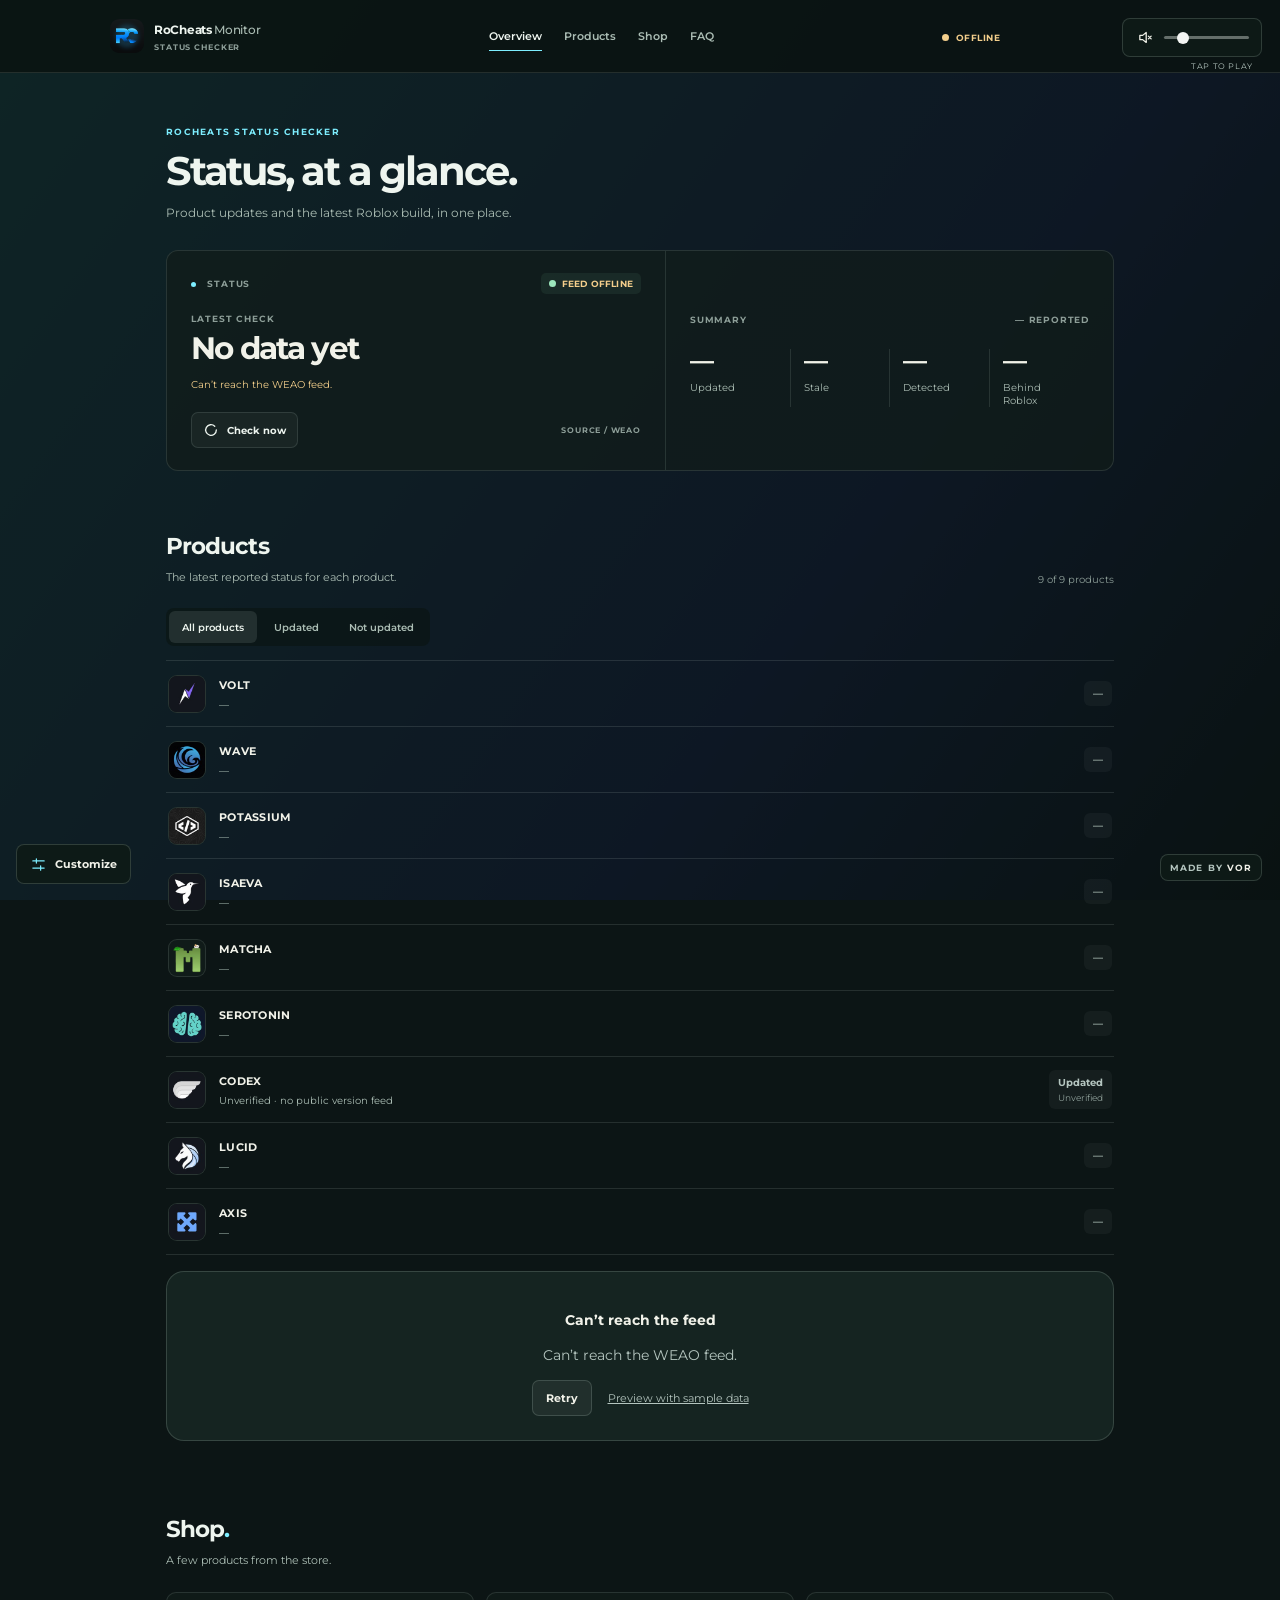
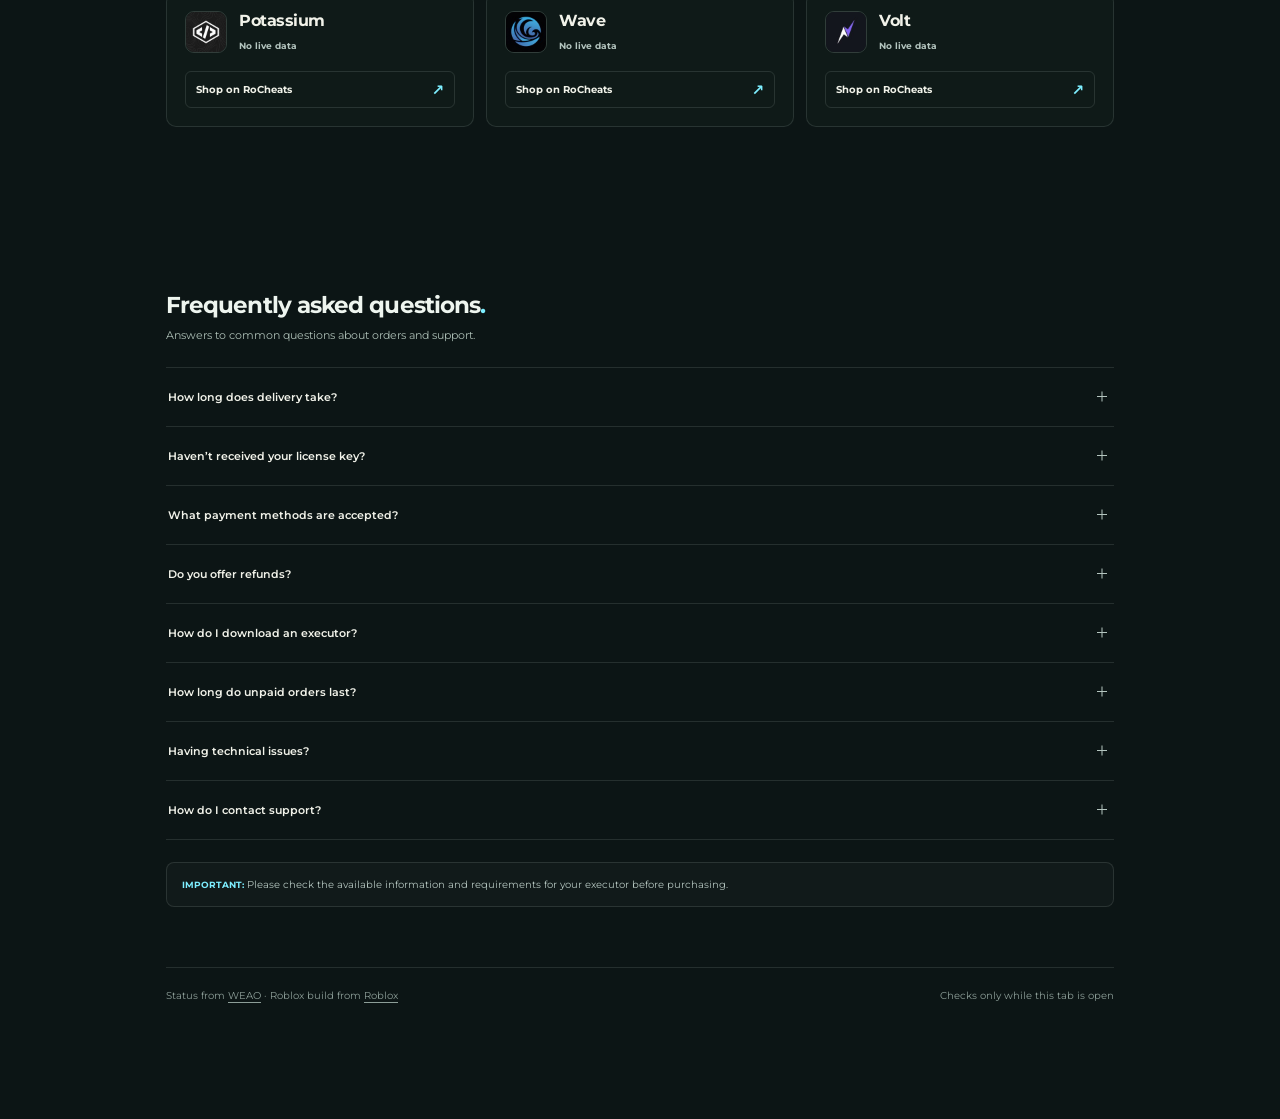
==== commit 83641b58: "Simplify the monitor with a minimal layout" ====
--- a/index.html
+++ b/index.html
@@ -11,11 +11,12 @@
 <link rel="apple-touch-icon" href="assets/mark.png">
 <link rel="stylesheet" href="experience.css?v=1">
 <link rel="stylesheet" href="console.css?v=1">
+<link rel="stylesheet" href="minimal.css?v=1">
 </head>
 <body>
 <header class="titlebar">
   <div class="header-inner">
-    <div class="brand"><img class="mark" src="assets/mark.png" alt="" width="38" height="38"><div><h1>ROCHEATS <span>// MONITOR</span></h1><p>STATUS CONTROL</p></div></div>
+    <div class="brand"><img class="mark" src="assets/mark.png" alt="" width="38" height="38"><div><h1>RoCheats <span>Monitor</span></h1><p>STATUS CHECKER</p></div></div>
     <nav class="site-nav" aria-label="Site sections"><div class="site-nav-inner">
       <a href="#overview" aria-current="location">Overview</a>
       <a href="#products">Products</a>
@@ -28,17 +29,16 @@
 <main id="main">
   <section class="checker-section" id="overview" aria-label="Status checker">
     <div class="signal-intro">
-      <div class="signal-copy"><p class="signal-eyebrow"><span></span> ROCHEATS STATUS CHECKER</p><h2>CHECK<br>BEFORE<br><em>YOU PLAY<span class="signal-slash"> /</span></em></h2><p class="signal-description">One place to check product updates, detection reports and the latest Roblox build.</p><a href="#products" class="signal-link">OPEN THE TRACKER <span aria-hidden="true">↘</span></a></div>
-      <div class="signal-aside" aria-hidden="true"><span>STATUS CONTROL / 01</span><div class="signal-lines"><i></i><i></i><i></i><i></i></div></div>
+      <div class="signal-copy"><p class="signal-eyebrow">ROCHEATS STATUS CHECKER</p><h2>Status, at a glance.</h2><p class="signal-description">Product updates and the latest Roblox build, in one place.</p></div>
     </div>
   <section class="hero" id="hero" aria-label="Status overview">
     <div class="hero-primary">
-      <div class="hero-primary-top"><span class="hero-kicker"><span class="hero-kicker-mark"></span> FEED CONNECTION</span><span class="hero-feed" id="heroFeed"><span class="hero-feed-dot"></span><span id="heroFeedText">CHECKING</span></span></div>
-      <div class="hero-primary-main"><p class="hero-overline">LATEST REPORT</p><h2 id="headline">Checking…</h2><p class="meta" id="meta">Reading the feed…</p></div>
+      <div class="hero-primary-top"><span class="hero-kicker"><span class="hero-kicker-mark"></span> STATUS</span><span class="hero-feed" id="heroFeed"><span class="hero-feed-dot"></span><span id="heroFeedText">CHECKING</span></span></div>
+      <div class="hero-primary-main"><p class="hero-overline">LATEST CHECK</p><h2 id="headline">Checking…</h2><p class="meta" id="meta">Reading the feed…</p></div>
       <div class="hero-primary-bottom"><button class="btn btn-ghost hero-check" id="checkBtn"><svg class="spin" viewBox="0 0 24 24" width="16" height="16" aria-hidden="true" fill="none" stroke="currentColor" stroke-width="2" stroke-linecap="round"><path d="M20 12a8 8 0 1 1-2.4-5.7"/></svg><span>Check now</span></button><span class="hero-source">SOURCE <span aria-hidden="true">/</span> WEAO</span></div>
     </div>
     <div class="hero-breakdown">
-      <div class="breakdown-head"><span>STATUS OVERVIEW</span><span id="heroReported">— REPORTED</span></div>
+      <div class="breakdown-head"><span>SUMMARY</span><span id="heroReported">— REPORTED</span></div>
       <ul class="stats" id="stats">
         <li><span class="stat-label"><span class="metric-icon metric-up" aria-hidden="true"><svg viewBox="0 0 24 24"><path d="M9.3 18.5 3.8 13l2.3-2.3 3.2 3.2 8.6-8.6 2.3 2.3-10.9 10.9Z"/></svg></span>Updated</span><b>—</b></li>
         <li><span class="stat-label"><span class="metric-icon metric-stale" aria-hidden="true"><svg viewBox="0 0 24 24"><circle cx="12" cy="12" r="9"/><path class="icon-cut" d="M12 6.8V12l3.5 2.1"/></svg></span>Stale</span><b>—</b></li>
@@ -49,7 +49,7 @@
     <div class="rbx" id="rbx" hidden><span class="rbx-indicator"><i class="dot" id="rbxDot"></i><span class="caps">ROBLOX BUILD</span></span><b id="rbxVersion">—</b><span class="right" id="rbxCurrent">—</span></div>
   </section>
     <div class="tracker-workspace" id="products">
-  <div class="list-heading"><div><p class="eyebrow">01 / TRACKER</p><h2>PRODUCT STATUS<span class="heading-dot" aria-hidden="true"></span></h2><p class="section-intro">Live reports for the products you follow.</p></div><span class="count" id="count">9 of 9 products</span></div>
+  <div class="list-heading"><div><p class="eyebrow">PRODUCTS</p><h2>Products<span class="heading-dot" aria-hidden="true"></span></h2><p class="section-intro">The latest reported status for each product.</p></div><span class="count" id="count">9 of 9 products</span></div>
   <div class="toolbar"><div class="chips" role="tablist" aria-label="Filter products"><button role="tab" aria-selected="true" class="chip is-on" data-filter="0">All products</button><button role="tab" aria-selected="false" class="chip" data-filter="1">Updated</button><button role="tab" aria-selected="false" class="chip" data-filter="2">Not updated</button></div><span class="toolbar-note">DATA FROM WEAO <span>↗</span></span></div>
   <div class="tracker-labels" aria-hidden="true"><span>PRODUCT <i>/</i> VERSION</span><span>UPDATE STATUS</span></div>
   <ul class="rows" id="rows" aria-live="polite"></ul>
@@ -57,7 +57,7 @@
     </div>
   </section>
   <section id="shop" class="shop-section" aria-labelledby="shop-title">
-    <div class="shop-heading"><div><p class="eyebrow accent">02 / STORE</p><h2 id="shop-title">THE LOADOUT<span class="accent">.</span></h2><p>Explore products available from RoCheats.</p></div><span class="shop-index">ROCHEATS / STORE</span></div>
+    <div class="shop-heading"><div><p class="eyebrow accent">ROCHEATS</p><h2 id="shop-title">Shop<span class="accent">.</span></h2><p>A few products from the store.</p></div><span class="shop-index">ROCHEATS / STORE</span></div>
     <div class="shop-grid">
       <article class="shop-card" data-shop="potassium"><div class="shop-card-top"><span class="shop-number">01 / POTASSIUM</span><span class="shop-status">Checking status</span></div><div class="shop-logo"><img src="assets/logo-potassium.jpg" alt=""></div><div class="shop-copy"><h3>Potassium</h3><p>See the current offer for Potassium.</p></div><div class="shop-price"><span>STORE</span><strong>Check price on RoCheats</strong></div><a class="shop-link" href="https://rocheats.com/product?id=potassium-roblox-executor&amp;ref=serx" target="_blank" rel="noopener noreferrer" data-shop-link>Shop on RoCheats <span aria-hidden="true">↗</span></a></article>
       <article class="shop-card" data-shop="wave"><div class="shop-card-top"><span class="shop-number">02 / WAVE</span><span class="shop-status">Checking status</span></div><div class="shop-logo"><img src="assets/logo-wave.jpg" alt=""></div><div class="shop-copy"><h3>Wave</h3><p>See the current offer for Wave.</p></div><div class="shop-price"><span>STORE</span><strong>Check price on RoCheats</strong></div><a class="shop-link" href="https://rocheats.com/product?id=wave-roblox-executor&amp;ref=serx" target="_blank" rel="noopener noreferrer" data-shop-link>Shop on RoCheats <span aria-hidden="true">↗</span></a></article>
@@ -67,7 +67,7 @@
     <p class="shop-disclaimer">These store links include a referral code. Status data comes from WEAO; prices, license options and checkout are shown on RoCheats and may change.</p>
   </section>
   <section id="faq" class="faq-section" aria-labelledby="faq-title">
-    <div class="faq-heading"><div><p class="eyebrow accent">ROCHEATS — DISCORD FAQ</p><div class="faq-title-line"><img class="faq-logo" src="assets/mark.png" alt="" width="44" height="44"><h2 id="faq-title">QUICK ANSWERS<span class="accent">.</span></h2></div><p>Answers to common questions about orders and support.</p></div><span class="faq-index">03 / FAQ</span></div>
+    <div class="faq-heading"><div><p class="eyebrow accent">ROCHEATS — DISCORD FAQ</p><div class="faq-title-line"><img class="faq-logo" src="assets/mark.png" alt="" width="44" height="44"><h2 id="faq-title">Frequently asked questions<span class="accent">.</span></h2></div><p>Answers to common questions about orders and support.</p></div><span class="faq-index">03 / FAQ</span></div>
     <div class="faq-grid">
       <details class="faq-card"><summary><span class="faq-number">01</span><span class="faq-question">How long does delivery take?</span><span class="faq-plus" aria-hidden="true"></span></summary><ul><li>Card: Instant delivery.</li><li>Crypto: Usually instant, but may take 30–60 minutes to process.</li></ul></details>
       <details class="faq-card"><summary><span class="faq-number">02</span><span class="faq-question">Haven’t received your license key?</span><span class="faq-plus" aria-hidden="true"></span></summary><ul><li>Check your spam/junk folder.</li><li>Check your RoCheats dashboard.</li><li>If it hasn’t arrived within 15–30 minutes, open a support ticket.</li></ul></details>
--- a/minimal.css
+++ b/minimal.css
@@ -0,0 +1,29 @@
+/* A quiet, content-first layout. */
+:root{--minimal-line:rgba(216,236,226,.12);--minimal-panel:rgba(17,29,26,.78);--minimal-muted:#abbdb4;--minimal-text:#eef5ef}
+body::after{background:rgba(8,17,15,.74)}
+.titlebar{padding:0 26px;background:rgba(10,19,17,.82);border-bottom:1px solid var(--minimal-line)}
+.header-inner{max-width:1060px;min-height:72px;margin:auto;padding:0 170px 0 0;gap:22px}
+.brand .mark{width:34px;height:34px;border-radius:9px}.brand h1{color:var(--minimal-text);font-size:12px;font-weight:700;letter-spacing:-.025em}.brand h1 span{color:var(--minimal-muted);font-weight:500}.brand p{font:700 8px var(--ui);letter-spacing:.11em;color:var(--text3)}
+.site-nav-inner{gap:22px}.site-nav a{padding:25px 0;background:none;color:var(--minimal-muted);font:600 11px var(--ui);letter-spacing:0;text-transform:none}.site-nav a[aria-current="location"]{background:none;color:var(--minimal-text)}.site-nav a[aria-current="location"]::after{left:0;right:0;bottom:17px;height:1px;background:var(--accent)}
+.live{color:var(--green);font:700 9px var(--ui);letter-spacing:.05em}.live i,.dot,.hero-feed-dot{border-radius:50%}
+main{max-width:1000px;margin:auto;padding:0 26px 80px}.checker-section{display:block}
+.signal-intro{padding:53px 0 27px}.signal-eyebrow{display:block;margin:0 0 12px;color:var(--accent);font:700 9px var(--ui);letter-spacing:.14em;white-space:nowrap}.signal-intro h2{margin:0;font:700 clamp(30px,4vw,40px)/1.1 var(--ui);letter-spacing:-.055em;color:var(--minimal-text)}.signal-description{max-width:none;margin:10px 0 0;color:var(--minimal-muted);font-size:12px;line-height:1.7}
+.hero{display:grid;grid-template-columns:minmax(0,1fr) minmax(0,.9fr);gap:0;min-width:0;border:1px solid var(--minimal-line);border-radius:12px;background:var(--minimal-panel);box-shadow:none}
+.hero-primary{display:flex;flex-direction:column;justify-content:space-between;min-height:196px;padding:22px 24px;border:0}.hero-primary-top{display:flex;align-items:center;justify-content:space-between;gap:12px}.hero-kicker,.hero-overline,.breakdown-head,.hero-source{color:var(--text3);font:700 9px var(--ui);letter-spacing:.1em}.hero-kicker-mark{width:5px;height:5px;border-radius:50%;margin-right:7px}.hero-feed{padding:5px 8px;border:0;border-radius:5px;background:rgba(156,230,188,.07);font:700 9px var(--ui);letter-spacing:.02em}.hero-primary-main{padding:19px 0}.hero-overline{margin:0 0 7px}.hero h2{font:700 clamp(25px,3vw,31px)/1.15 var(--ui);letter-spacing:-.055em}.meta{margin:9px 0 0;color:var(--minimal-muted);font:10px/1.7 var(--ui)}.hero-primary-bottom{display:flex;justify-content:space-between;align-items:center;gap:10px}.hero-check,.btn{min-height:36px;border-radius:7px}.hero-check{padding:0 11px;border:1px solid var(--minimal-line);background:rgba(255,255,255,.04);color:var(--minimal-text);font:700 10px var(--ui)}.hero-check:hover{border-color:var(--accent)}.hero-source{font:700 8px var(--ui)}
+.hero-breakdown{display:flex;flex-direction:column;justify-content:center;padding:22px 24px;border:0;border-left:1px solid var(--minimal-line)}.breakdown-head{font:700 9px var(--ui);letter-spacing:.09em}.hero .stats{display:grid;grid-template-columns:repeat(4,minmax(0,1fr));gap:0;margin:24px 0 0}.stats li{display:flex;flex-direction:column-reverse;gap:8px;min-width:0;padding:0 13px;border-left:1px solid var(--minimal-line)}.stats li:first-child{padding-left:0;border:0}.stats li b{font:700 24px/1 var(--ui);letter-spacing:-.05em}.stat-label{color:var(--minimal-muted);font:10px/1.3 var(--ui)}
+.rbx{grid-column:1/-1;grid-row:auto;display:flex;align-items:center;gap:9px;margin:0;padding:12px 24px;border:0;border-top:1px solid var(--minimal-line);border-radius:0 0 12px 12px;background:rgba(0,0,0,.08);color:var(--minimal-muted);font:10px var(--ui)}.rbx .caps{font:700 9px var(--ui);letter-spacing:.08em}.rbx b{font:10px var(--mono)}.rbx .right{margin-left:auto}
+.tracker-workspace{padding-top:62px}.list-heading,.shop-heading,.faq-heading{display:flex;align-items:end;justify-content:space-between;gap:15px;margin:0 0 22px;padding:0;border:0}.list-heading .eyebrow,.shop-heading .eyebrow,.faq-heading .eyebrow{display:none}.list-heading h2,.shop-heading h2,.faq-heading h2{margin:0;color:var(--minimal-text);font:700 23px/1.2 var(--ui);letter-spacing:-.04em}.section-intro,.shop-heading p:not(.eyebrow),.faq-heading p:not(.eyebrow){margin:7px 0 0;color:var(--minimal-muted);font:11px/1.7 var(--ui)}.count{color:var(--text3);font:10px var(--ui);letter-spacing:0}.shop-index,.faq-index,.toolbar-note{display:none}
+.toolbar{margin:0 0 14px}.chips{display:flex;gap:4px;padding:3px;border:0;border-radius:8px;background:rgba(10,21,18,.6)}.chip{height:32px;padding:0 13px;border:0;border-radius:6px;background:transparent;color:var(--minimal-muted);font:600 10px var(--ui);text-transform:none}.chip.is-on{background:rgba(233,250,239,.1);color:var(--minimal-text)}.tracker-labels{display:none}
+.rows{grid-template-columns:1fr;gap:0;padding:0;list-style:none;border-top:1px solid var(--minimal-line)}.row{display:grid;grid-template-columns:38px minmax(0,1fr) auto;grid-template-rows:auto;align-items:center;gap:13px;min-height:66px;margin:0;padding:11px 2px;border:0;border-bottom:1px solid var(--minimal-line);border-radius:0;background:none;box-shadow:none}.row .tile{grid-column:1;grid-row:1;width:38px;height:38px;border:1px solid var(--minimal-line);border-radius:9px}.row>div:nth-child(2){grid-column:2;grid-row:1;align-self:center}.row .state{grid-column:3;grid-row:1;align-self:center}.name{font-size:11px;font-weight:700;letter-spacing:.025em}.sub{margin-top:4px;color:var(--minimal-muted);font:10px var(--ui)}.name-flag{border-radius:4px;font:700 8px var(--ui)}.state{padding:6px 9px;border-radius:6px;color:var(--text3);font:700 10px var(--ui);text-transform:none}.state.is-up{background:rgba(95,211,147,.08)}.state.is-down{background:rgba(255,125,125,.08)}.state.is-unverified{background:rgba(255,255,255,.04)}.when{font:9px var(--ui)}.det-badge{box-shadow:0 0 0 2px #17231f}.tip{width:max-content;min-width:160px;max-width:min(250px,calc(100vw - 50px));border-radius:8px;font:10px/1.5 var(--ui)}
+.shop-section,.faq-section{padding-top:75px}.shop-grid{display:grid;grid-template-columns:repeat(3,minmax(0,1fr));gap:12px;border:0;background:none}.shop-card,.shop-card:nth-child(2),.shop-card:nth-child(3){display:flex;min-height:235px;padding:18px;border:1px solid var(--minimal-line);border-radius:10px;background:var(--minimal-panel);box-shadow:none}.shop-card:last-child{border:1px solid var(--minimal-line)}.shop-card-top{display:flex;justify-content:space-between}.shop-number{font:700 9px var(--ui);letter-spacing:.04em;color:var(--text3)}.shop-status{font:700 9px var(--ui);text-transform:none}.shop-logo{width:42px;height:42px;margin-top:17px;border-radius:9px}.shop-copy h3{margin:14px 0 5px;font:700 16px/1.2 var(--ui);letter-spacing:-.03em}.shop-copy p{font-size:10px}.shop-price{margin-top:auto;padding:15px 0 12px;font:9px var(--ui)}.shop-price strong{font:600 10px var(--ui)}.shop-link{min-height:37px;padding:0 10px;border:1px solid var(--minimal-line);border-radius:6px;font:700 10px var(--ui);text-transform:none}.shop-all{margin-top:17px;padding-bottom:5px;font:700 10px var(--ui);text-transform:none}.shop-disclaimer{margin-top:14px;color:var(--text3);font:10px/1.7 var(--ui)}
+.faq-grid{grid-template-columns:1fr;gap:0;border-top:1px solid var(--minimal-line)}.faq-card{border:0;border-bottom:1px solid var(--minimal-line);background:none}.faq-card summary{min-height:58px;padding:0 2px;gap:12px}.faq-number{display:none}.faq-question{font:600 11px var(--ui)}.faq-plus{width:20px;height:20px;border:0}.faq-plus::before,.faq-plus::after{top:9px;left:5px;right:5px}.faq-card ul{margin:0 0 20px 0;padding-left:17px;color:var(--minimal-muted);font:11px/1.8 var(--ui)}.faq-important{margin-top:22px;padding:13px 15px;border:1px solid var(--minimal-line);border-radius:8px;background:rgba(255,255,255,.025);font-size:10px}.foot{margin-top:60px;padding-top:20px;border-color:var(--minimal-line);font:10px/1.6 var(--ui)}
+.settings-trigger,.music-control,.maker-credit,.icon-btn{border-radius:8px;background:rgba(14,27,23,.96)}.sheet,.sheet-head{background:#101e19}.sheet-head h2{font:700 25px var(--ui);letter-spacing:-.045em}.settings-section{border:0;border-top:1px solid var(--minimal-line);border-radius:0;background:none}.section-heading h3{font:700 15px var(--ui)}.swatch,.custom-scene,.seg,.seg button,.upload-btn{border-radius:8px}.maker-credit{font-family:var(--ui)}
+[data-theme="flat"] .hero,[data-theme="flat"] .shop-card{background:var(--surface)}[data-theme="flat"] .row,[data-theme="flat"] .faq-card,[data-theme="flat"] .shop-grid{background:none}[data-density="compact"] .row{min-height:53px;padding:7px 2px;grid-template-columns:32px minmax(0,1fr) auto;gap:11px}[data-density="compact"] .row .tile{width:32px;height:32px}
+@media(max-width:850px){.header-actions{display:none}.header-inner{padding-right:160px}.site-nav-inner{gap:15px}.site-nav a{font-size:10px}.hero{grid-template-columns:1fr}.hero-primary{grid-column:1;grid-row:1;border:0;min-height:0}.hero-breakdown{grid-column:1;grid-row:2;border:0;border-top:1px solid var(--minimal-line)}.hero .stats{grid-template-columns:repeat(4,minmax(0,1fr));row-gap:0}.stats li:nth-child(3){padding-left:13px;border-left:1px solid var(--minimal-line)}.rbx{grid-column:1;grid-row:3}}
+@media(max-width:700px){.titlebar{padding:12px 16px 0}.header-inner{min-height:0;padding:0;flex-wrap:wrap;gap:0}.brand .mark{width:32px;height:32px}.brand h1{font-size:11px}.brand p{font-size:7px}.site-nav{flex-basis:100%;margin-top:10px}.site-nav-inner{gap:0}.site-nav a{flex:1;padding:10px 0 14px;text-align:center;font-size:10px}.site-nav a[aria-current="location"]::after{left:18px;right:18px;bottom:7px}main{padding:0 16px 70px}.signal-intro{padding:37px 0 23px}.signal-intro h2{font-size:30px}.signal-description{font-size:11px}.hero-primary{padding:19px}.hero-primary-main{padding:19px 0}.hero-breakdown{padding:18px 19px}.hero .stats{grid-template-columns:repeat(2,minmax(0,1fr));row-gap:19px;margin-top:20px}.stats li{padding-left:12px}.stats li:nth-child(3){padding-left:0;border:0}.stats li b{font-size:22px}.stat-label{font-size:10px}.rbx{padding:12px 19px;flex-wrap:wrap}.rbx .right{flex-basis:100%;margin-left:15px}.tracker-workspace{padding-top:48px}.list-heading h2,.shop-heading h2,.faq-heading h2{font-size:22px}.toolbar{margin-bottom:12px}.chips{width:100%}.chip{flex:1;font-size:10px;padding:0 5px}.rows{grid-template-columns:1fr;gap:0}.row{min-height:64px;grid-template-columns:36px minmax(0,1fr) auto;padding:10px 2px;gap:11px}.row .tile{width:36px;height:36px}.name{font-size:11px}.state{padding:6px 7px;font-size:9px}.tip{width:max-content;min-width:160px;max-width:min(250px,calc(100vw - 50px))}.shop-section,.faq-section{padding-top:58px}.shop-grid{grid-template-columns:1fr;gap:8px}.shop-card,.shop-card:nth-child(2),.shop-card:nth-child(3){min-height:0;padding:17px}.shop-price{padding-top:16px}.settings-trigger,.music-control,.maker-credit{border-radius:8px}}
+/* Keep the shop useful without repeating product names and prices. */
+.shop-card,.shop-card:nth-child(2),.shop-card:nth-child(3){display:grid;grid-template-columns:42px minmax(0,1fr);grid-template-rows:auto auto auto;column-gap:12px;min-height:0;align-content:start}
+.shop-logo{grid-column:1;grid-row:1/3;margin:0}.shop-copy{grid-column:2;grid-row:1;min-width:0}.shop-copy h3{margin:0 0 5px}.shop-copy p,.shop-number,.shop-price{display:none}.shop-card-top{grid-column:2;grid-row:2;min-height:0}.shop-link{grid-column:1/-1;grid-row:3;margin-top:18px}
+.stats li{justify-content:flex-end}
+@media(min-width:701px) and (max-width:800px){.titlebar{padding:12px 20px 0}.header-inner{padding:0;flex-wrap:wrap;gap:0}.site-nav{flex-basis:100%;margin-top:10px}.site-nav-inner{gap:0}.site-nav a{flex:1;padding:10px 0 14px;text-align:center}.site-nav a[aria-current="location"]::after{left:18px;right:18px;bottom:7px}}
+@media(min-width:701px) and (max-width:800px){.site-nav{margin-top:14px}}
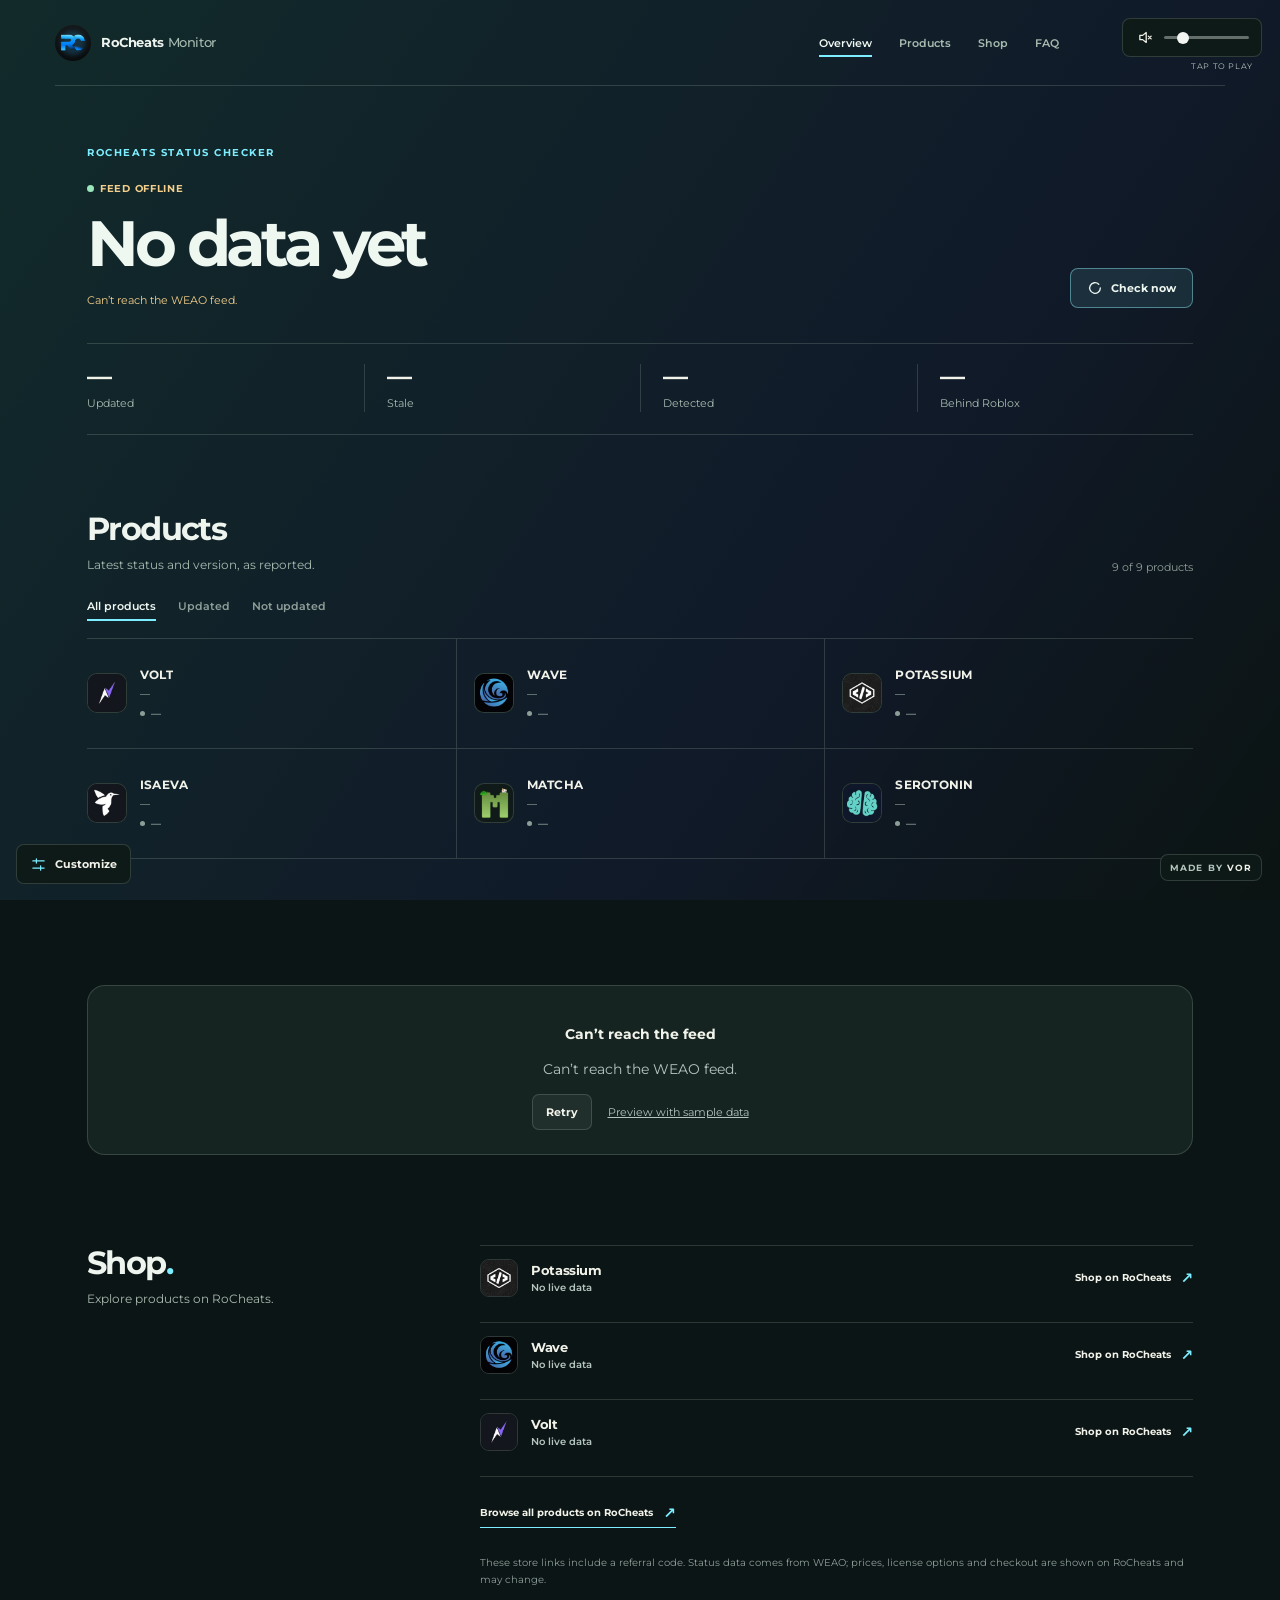
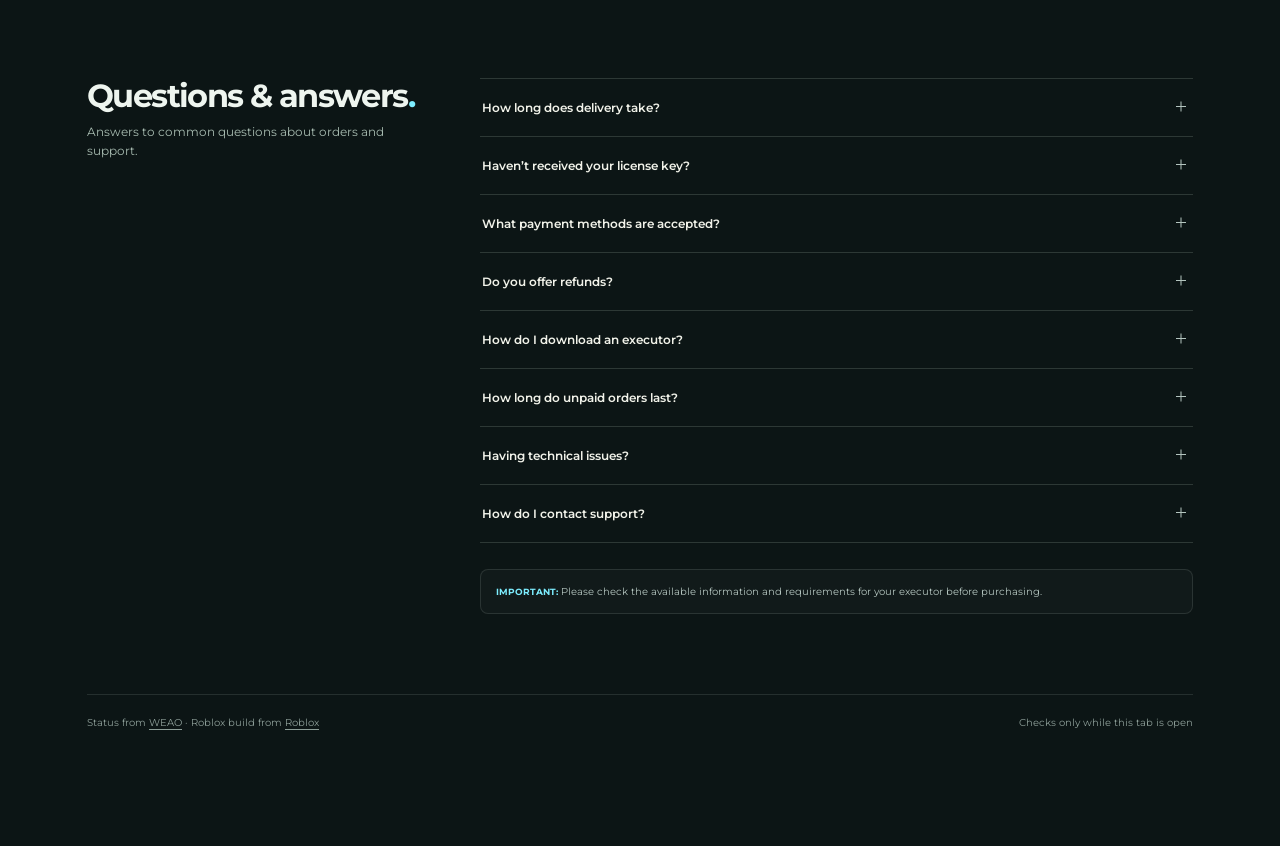
==== commit db84d8b7: "Rebuild minimalist monitor as an open layout" ====
--- a/index.html
+++ b/index.html
@@ -12,6 +12,7 @@
 <link rel="stylesheet" href="experience.css?v=1">
 <link rel="stylesheet" href="console.css?v=1">
 <link rel="stylesheet" href="minimal.css?v=1">
+<link rel="stylesheet" href="open-layout.css?v=1">
 </head>
 <body>
 <header class="titlebar">
@@ -29,7 +30,7 @@
 <main id="main">
   <section class="checker-section" id="overview" aria-label="Status checker">
     <div class="signal-intro">
-      <div class="signal-copy"><p class="signal-eyebrow">ROCHEATS STATUS CHECKER</p><h2>Status, at a glance.</h2><p class="signal-description">Product updates and the latest Roblox build, in one place.</p></div>
+      <div class="signal-copy"><p class="signal-eyebrow">ROCHEATS STATUS CHECKER</p></div>
     </div>
   <section class="hero" id="hero" aria-label="Status overview">
     <div class="hero-primary">
@@ -49,7 +50,7 @@
     <div class="rbx" id="rbx" hidden><span class="rbx-indicator"><i class="dot" id="rbxDot"></i><span class="caps">ROBLOX BUILD</span></span><b id="rbxVersion">—</b><span class="right" id="rbxCurrent">—</span></div>
   </section>
     <div class="tracker-workspace" id="products">
-  <div class="list-heading"><div><p class="eyebrow">PRODUCTS</p><h2>Products<span class="heading-dot" aria-hidden="true"></span></h2><p class="section-intro">The latest reported status for each product.</p></div><span class="count" id="count">9 of 9 products</span></div>
+  <div class="list-heading"><div><p class="eyebrow">PRODUCTS</p><h2>Products<span class="heading-dot" aria-hidden="true"></span></h2><p class="section-intro">Latest status and version, as reported.</p></div><span class="count" id="count">9 of 9 products</span></div>
   <div class="toolbar"><div class="chips" role="tablist" aria-label="Filter products"><button role="tab" aria-selected="true" class="chip is-on" data-filter="0">All products</button><button role="tab" aria-selected="false" class="chip" data-filter="1">Updated</button><button role="tab" aria-selected="false" class="chip" data-filter="2">Not updated</button></div><span class="toolbar-note">DATA FROM WEAO <span>↗</span></span></div>
   <div class="tracker-labels" aria-hidden="true"><span>PRODUCT <i>/</i> VERSION</span><span>UPDATE STATUS</span></div>
   <ul class="rows" id="rows" aria-live="polite"></ul>
@@ -57,7 +58,7 @@
     </div>
   </section>
   <section id="shop" class="shop-section" aria-labelledby="shop-title">
-    <div class="shop-heading"><div><p class="eyebrow accent">ROCHEATS</p><h2 id="shop-title">Shop<span class="accent">.</span></h2><p>A few products from the store.</p></div><span class="shop-index">ROCHEATS / STORE</span></div>
+    <div class="shop-heading"><div><p class="eyebrow accent">ROCHEATS</p><h2 id="shop-title">Shop<span class="accent">.</span></h2><p>Explore products on RoCheats.</p></div><span class="shop-index">ROCHEATS / STORE</span></div>
     <div class="shop-grid">
       <article class="shop-card" data-shop="potassium"><div class="shop-card-top"><span class="shop-number">01 / POTASSIUM</span><span class="shop-status">Checking status</span></div><div class="shop-logo"><img src="assets/logo-potassium.jpg" alt=""></div><div class="shop-copy"><h3>Potassium</h3><p>See the current offer for Potassium.</p></div><div class="shop-price"><span>STORE</span><strong>Check price on RoCheats</strong></div><a class="shop-link" href="https://rocheats.com/product?id=potassium-roblox-executor&amp;ref=serx" target="_blank" rel="noopener noreferrer" data-shop-link>Shop on RoCheats <span aria-hidden="true">↗</span></a></article>
       <article class="shop-card" data-shop="wave"><div class="shop-card-top"><span class="shop-number">02 / WAVE</span><span class="shop-status">Checking status</span></div><div class="shop-logo"><img src="assets/logo-wave.jpg" alt=""></div><div class="shop-copy"><h3>Wave</h3><p>See the current offer for Wave.</p></div><div class="shop-price"><span>STORE</span><strong>Check price on RoCheats</strong></div><a class="shop-link" href="https://rocheats.com/product?id=wave-roblox-executor&amp;ref=serx" target="_blank" rel="noopener noreferrer" data-shop-link>Shop on RoCheats <span aria-hidden="true">↗</span></a></article>
@@ -67,7 +68,7 @@
     <p class="shop-disclaimer">These store links include a referral code. Status data comes from WEAO; prices, license options and checkout are shown on RoCheats and may change.</p>
   </section>
   <section id="faq" class="faq-section" aria-labelledby="faq-title">
-    <div class="faq-heading"><div><p class="eyebrow accent">ROCHEATS — DISCORD FAQ</p><div class="faq-title-line"><img class="faq-logo" src="assets/mark.png" alt="" width="44" height="44"><h2 id="faq-title">Frequently asked questions<span class="accent">.</span></h2></div><p>Answers to common questions about orders and support.</p></div><span class="faq-index">03 / FAQ</span></div>
+    <div class="faq-heading"><div><p class="eyebrow accent">ROCHEATS — DISCORD FAQ</p><div class="faq-title-line"><img class="faq-logo" src="assets/mark.png" alt="" width="44" height="44"><h2 id="faq-title">Questions & answers<span class="accent">.</span></h2></div><p>Answers to common questions about orders and support.</p></div><span class="faq-index">03 / FAQ</span></div>
     <div class="faq-grid">
       <details class="faq-card"><summary><span class="faq-number">01</span><span class="faq-question">How long does delivery take?</span><span class="faq-plus" aria-hidden="true"></span></summary><ul><li>Card: Instant delivery.</li><li>Crypto: Usually instant, but may take 30–60 minutes to process.</li></ul></details>
       <details class="faq-card"><summary><span class="faq-number">02</span><span class="faq-question">Haven’t received your license key?</span><span class="faq-plus" aria-hidden="true"></span></summary><ul><li>Check your spam/junk folder.</li><li>Check your RoCheats dashboard.</li><li>If it hasn’t arrived within 15–30 minutes, open a support ticket.</li></ul></details>
--- a/open-layout.css
+++ b/open-layout.css
@@ -0,0 +1,33 @@
+/* A deliberately open, type-led layout — no dashboard cards. */
+:root{--open-line:rgba(218,239,225,.16);--open-muted:#a7bbb0;--open-ink:#eff7f1}
+body::after{background:rgba(9,18,16,.68)}
+.titlebar{padding:0 32px;background:none;border:0}
+.header-inner{max-width:1170px;min-height:86px;padding:0 166px 0 0;border-bottom:1px solid var(--open-line)}
+.brand .mark{width:36px;height:36px;border-radius:50%}.brand h1{font-size:13px;font-weight:700;letter-spacing:-.03em}.brand h1 span{color:var(--open-muted);font-weight:500}.brand p{display:none}
+.site-nav-inner{gap:27px}.site-nav a{padding:16px 0;font-size:11px;color:var(--open-muted)}.site-nav a[aria-current="location"]{color:var(--open-ink)}.site-nav a[aria-current="location"]::after{bottom:9px;left:0;right:0;height:2px}
+.header-actions{display:none}
+main{max-width:1170px;padding:0 32px 80px}.checker-section{display:block}
+.signal-intro{padding:60px 0 23px}.signal-eyebrow{margin:0;color:var(--accent);font-size:10px;letter-spacing:.15em}
+.hero{display:block;overflow:visible;border:0;border-radius:0;background:none;box-shadow:none}
+.hero-primary{display:grid;grid-template-columns:minmax(0,1fr) auto;grid-template-areas:'top actions' 'main actions';align-items:end;column-gap:24px;min-height:0;padding:0;border:0}
+.hero-primary-top{grid-area:top;justify-content:flex-start;gap:12px}.hero-kicker{display:none}.hero-feed{display:inline-flex;padding:0;border:0;background:none;color:var(--green);font:700 10px var(--ui);letter-spacing:.07em}.hero-feed-dot{width:7px;height:7px;border-radius:50%}
+.hero-primary-main{grid-area:main;padding:15px 0 0}.hero-overline{display:none}.hero h2{max-width:800px;margin:0;color:var(--open-ink);font:700 clamp(40px,5vw,64px)/1.04 var(--ui);letter-spacing:-.065em}.meta{margin:15px 0 0;color:var(--open-muted);font:11px/1.6 var(--ui)}
+.hero-primary-bottom{grid-area:actions;display:flex;align-items:center;justify-content:end;gap:0;padding:0 0 1px}.hero-source{display:none}.hero-check{height:40px;padding:0 16px;border:1px solid color-mix(in srgb,var(--accent) 35%,var(--open-line));border-radius:8px;background:color-mix(in srgb,var(--accent) 10%,transparent);color:var(--open-ink);font:700 11px var(--ui)}
+.hero-breakdown{display:block;margin-top:34px;padding:20px 0 22px;border:0;border-top:1px solid var(--open-line);border-bottom:1px solid var(--open-line)}.breakdown-head{display:none}.hero .stats{display:grid;grid-template-columns:repeat(4,minmax(0,1fr));gap:0;margin:0}.stats li{display:flex;flex-direction:column-reverse;justify-content:flex-end;gap:7px;min-width:0;padding:0 22px;border-left:1px solid var(--open-line)}.stats li:first-child{padding-left:0;border:0}.stats li b{font:700 25px/1 var(--ui);letter-spacing:-.045em}.stat-label{font:11px/1.4 var(--ui);color:var(--open-muted)}
+.rbx{display:flex;align-items:center;gap:12px;margin:0;padding:16px 0 0;border:0;border-radius:0;background:none;color:var(--open-muted);font:11px var(--ui)}.rbx .caps{font:700 9px var(--ui);letter-spacing:.08em}.rbx b{font:11px var(--mono)}.rbx .right{margin-left:auto}
+.tracker-workspace{padding-top:76px}.list-heading{display:flex;justify-content:space-between;align-items:end;gap:15px;margin:0 0 25px}.list-heading h2,.shop-heading h2,.faq-heading h2{font:700 clamp(25px,3vw,32px)/1.1 var(--ui);letter-spacing:-.05em}.section-intro,.shop-heading p:not(.eyebrow),.faq-heading p:not(.eyebrow){margin:9px 0 0;color:var(--open-muted);font:12px/1.6 var(--ui)}.count{color:var(--text3);font:11px var(--ui)}
+.toolbar{margin:0 0 17px}.chips{gap:22px;width:auto;padding:0;border:0;border-radius:0;background:none}.chip{flex:initial;height:auto;padding:0 0 8px;border:0;border-radius:0;background:none;color:var(--text3);font:600 11px var(--ui);text-transform:none}.chip.is-on{background:none;color:var(--open-ink);box-shadow:inset 0 -2px var(--accent)}
+.rows{display:grid;grid-template-columns:repeat(3,minmax(0,1fr));gap:0;padding:0;border:0;border-top:1px solid var(--open-line);background:none;list-style:none}
+.row,.row:last-child{position:relative;display:grid;grid-template-columns:40px minmax(0,1fr);grid-template-rows:auto auto;align-content:center;align-items:center;gap:7px 13px;min-width:0;min-height:110px;margin:0;padding:20px 17px;border:0;border-bottom:1px solid var(--open-line);border-radius:0;background:none;box-shadow:none}.row:not(:nth-child(3n+1)){border-left:1px solid var(--open-line)}.row:nth-child(3n+1){padding-left:0}.row .tile{grid-column:1;grid-row:1/3;width:40px;height:40px;border:1px solid var(--open-line);border-radius:10px}.row>div:nth-child(2){grid-column:2;grid-row:1;align-self:end}.row .state{grid-column:2;grid-row:2;align-self:start;justify-self:start}.name{font-size:12px;font-weight:700;letter-spacing:.02em}.sub{margin-top:3px;color:var(--open-muted);font:10px var(--ui)}.name-flag{font:700 8px var(--ui)}
+.state{display:inline-flex;align-items:center;gap:6px;padding:0;background:none!important;color:var(--text3);font:600 10px var(--ui);text-align:left;white-space:nowrap}.state::before{content:"";width:5px;height:5px;flex:none;border-radius:50%;background:currentColor}.state.is-up{color:var(--green)}.state.is-down{color:var(--red)}.state.is-unverified{color:var(--open-muted)}.state .when{display:inline;margin:0 0 0 2px;color:var(--text3);font:9px var(--ui)}.det-badge{right:-18px;bottom:0;width:14px;height:14px;box-shadow:0 0 0 2px #17231f}.det-badge::before{font-size:10px}.tip{width:max-content;min-width:160px;max-width:min(250px,calc(100vw - 50px));right:auto;left:0;font:10px/1.5 var(--ui)}
+.shop-section,.faq-section{display:grid;grid-template-columns:minmax(190px,.65fr) minmax(0,1.35fr);gap:26px 50px;align-items:start;padding-top:90px}.shop-heading,.faq-heading{display:block;margin:0}.shop-grid{grid-column:2;display:grid;grid-template-columns:1fr;gap:0;border:0;border-top:1px solid var(--open-line);background:none}
+.shop-card,.shop-card:nth-child(2),.shop-card:nth-child(3),.shop-card:last-child{display:grid;grid-template-columns:38px minmax(0,1fr) auto;grid-template-rows:auto auto;column-gap:13px;align-items:center;min-height:77px;margin:0;padding:13px 0;border:0;border-bottom:1px solid var(--open-line);border-radius:0;background:none;box-shadow:none}.shop-logo{grid-column:1;grid-row:1/3;width:38px;height:38px;margin:0;border-radius:9px}.shop-copy{grid-column:2;grid-row:1;align-self:end}.shop-copy h3{margin:0;font:700 13px var(--ui)}.shop-card-top{grid-column:2;grid-row:2;align-self:start;margin-top:3px}.shop-number,.shop-copy p,.shop-price{display:none}.shop-status{font:600 10px var(--ui)}.shop-link{grid-column:3;grid-row:1/3;display:inline-flex;align-items:center;gap:9px;min-height:0;margin:0;padding:5px 0;border:0;border-radius:0;background:none;font:700 10px var(--ui);white-space:nowrap}.shop-link:hover{background:none;color:var(--accent)}.shop-all{grid-column:2;justify-self:start;margin:0}.shop-disclaimer{grid-column:2;margin:0;color:var(--text3);font:10px/1.7 var(--ui)}
+.faq-grid{grid-column:2;display:grid;grid-template-columns:1fr;gap:0;border-top:1px solid var(--open-line)}.faq-card{border:0;border-bottom:1px solid var(--open-line);background:none}.faq-card summary{min-height:57px;padding:0 2px}.faq-question{font:600 12px var(--ui)}.faq-important{grid-column:2;margin:0}.foot{margin-top:80px}
+.settings-trigger,.music-control,.maker-credit,.icon-btn{border-radius:8px}.sheet,.sheet-head{background:#101e19}
+[data-theme="flat"] .hero,[data-theme="flat"] .row,[data-theme="flat"] .shop-card,[data-theme="flat"] .faq-card{background:none;box-shadow:none}[data-theme="flat"] .rows{background:var(--surface)}[data-density="compact"] .row{min-height:82px;padding:12px 14px;grid-template-columns:32px minmax(0,1fr);gap:5px 10px}[data-density="compact"] .row:nth-child(3n+1){padding-left:0}[data-density="compact"] .row .tile{width:32px;height:32px}
+@media(max-width:850px){.header-inner{padding-right:155px}.site-nav-inner{gap:18px}.rows{grid-template-columns:repeat(2,minmax(0,1fr))}.row:not(:nth-child(3n+1)){border-left:0}.row:nth-child(3n+1){padding-left:17px}.row:nth-child(even){border-left:1px solid var(--open-line)}.row:nth-child(odd){padding-left:0}[data-density="compact"] .row:nth-child(3n+1){padding-left:14px}[data-density="compact"] .row:nth-child(odd){padding-left:0}.shop-section,.faq-section{grid-template-columns:minmax(150px,.55fr) minmax(0,1.45fr);gap:22px 30px}}
+@media(max-width:700px){.titlebar{padding:13px 16px 0}.header-inner{min-height:0;padding:0;flex-wrap:wrap;gap:0}.brand .mark{width:32px;height:32px}.brand h1{font-size:11px}.site-nav{flex-basis:100%;margin-top:15px}.site-nav-inner{gap:0}.site-nav a{flex:1;padding:10px 0 13px;text-align:center}.site-nav a[aria-current="location"]::after{left:20px;right:20px;bottom:6px}main{padding:0 16px 70px}.signal-intro{padding:48px 0 19px}.signal-eyebrow{font-size:9px;white-space:nowrap}.hero-primary{grid-template-columns:1fr;grid-template-areas:'top' 'main' 'actions';gap:0}.hero h2{font-size:clamp(34px,9vw,45px)}.meta{font-size:10px}.hero-primary-bottom{justify-content:start;padding:0;margin-top:20px}.hero-check{height:38px}.hero-breakdown{margin-top:28px;padding:18px 0}.hero .stats{grid-template-columns:repeat(4,minmax(0,1fr));gap:0}.stats li{padding:0 9px}.stats li:nth-child(3){padding-left:9px;border-left:1px solid var(--open-line)}.stats li b{font-size:21px}.stat-label{font-size:9px}.rbx{padding-top:14px;gap:8px;flex-wrap:wrap}.rbx .right{flex-basis:100%;margin:0 0 0 15px}.tracker-workspace{padding-top:62px}.list-heading h2,.shop-heading h2,.faq-heading h2{font-size:27px}.section-intro{font-size:11px}.chips{gap:20px;width:auto}.chip{flex:initial;padding:0 0 8px}.row,.row:last-child{min-height:101px;grid-template-columns:34px minmax(0,1fr);gap:6px 9px;padding:16px 10px}.row:nth-child(odd){padding-left:0}.row .tile{width:34px;height:34px}.name{font-size:10px}.sub{font-size:9px}.state{font-size:9px;padding:0}.state .when{font-size:8px}.tip{width:160px;min-width:0;max-width:calc(100vw - 32px)}.shop-section,.faq-section{display:block;padding-top:70px}.shop-heading,.faq-heading{margin:0 0 22px}.shop-grid{grid-template-columns:1fr}.shop-card,.shop-card:nth-child(2),.shop-card:nth-child(3),.shop-card:last-child{min-height:72px;padding:12px 0}.shop-all{margin-top:17px}.shop-disclaimer{margin-top:14px}.faq-important{margin-top:18px}.settings-trigger,.music-control,.maker-credit{border-radius:8px}}
+@media(max-width:360px){.hero h2{font-size:34px}.stats li{padding:0 7px}.stats li:nth-child(3){padding-left:7px}.stat-label{font-size:8px}.row,.row:last-child{grid-template-columns:30px minmax(0,1fr);gap:5px 8px}.row .tile{width:30px;height:30px}.name{font-size:10px}.state .when{display:none}.shop-link{font-size:9px}}
+/* Tooltips point inward from the outer columns, keeping them on-screen. */
+.tip{left:auto;right:0}.row:nth-child(3n+1) .tip{left:0;right:auto}
+@media(max-width:850px){.row:nth-child(3n+1) .tip{left:auto;right:0}.row:nth-child(odd) .tip{left:0;right:auto}}
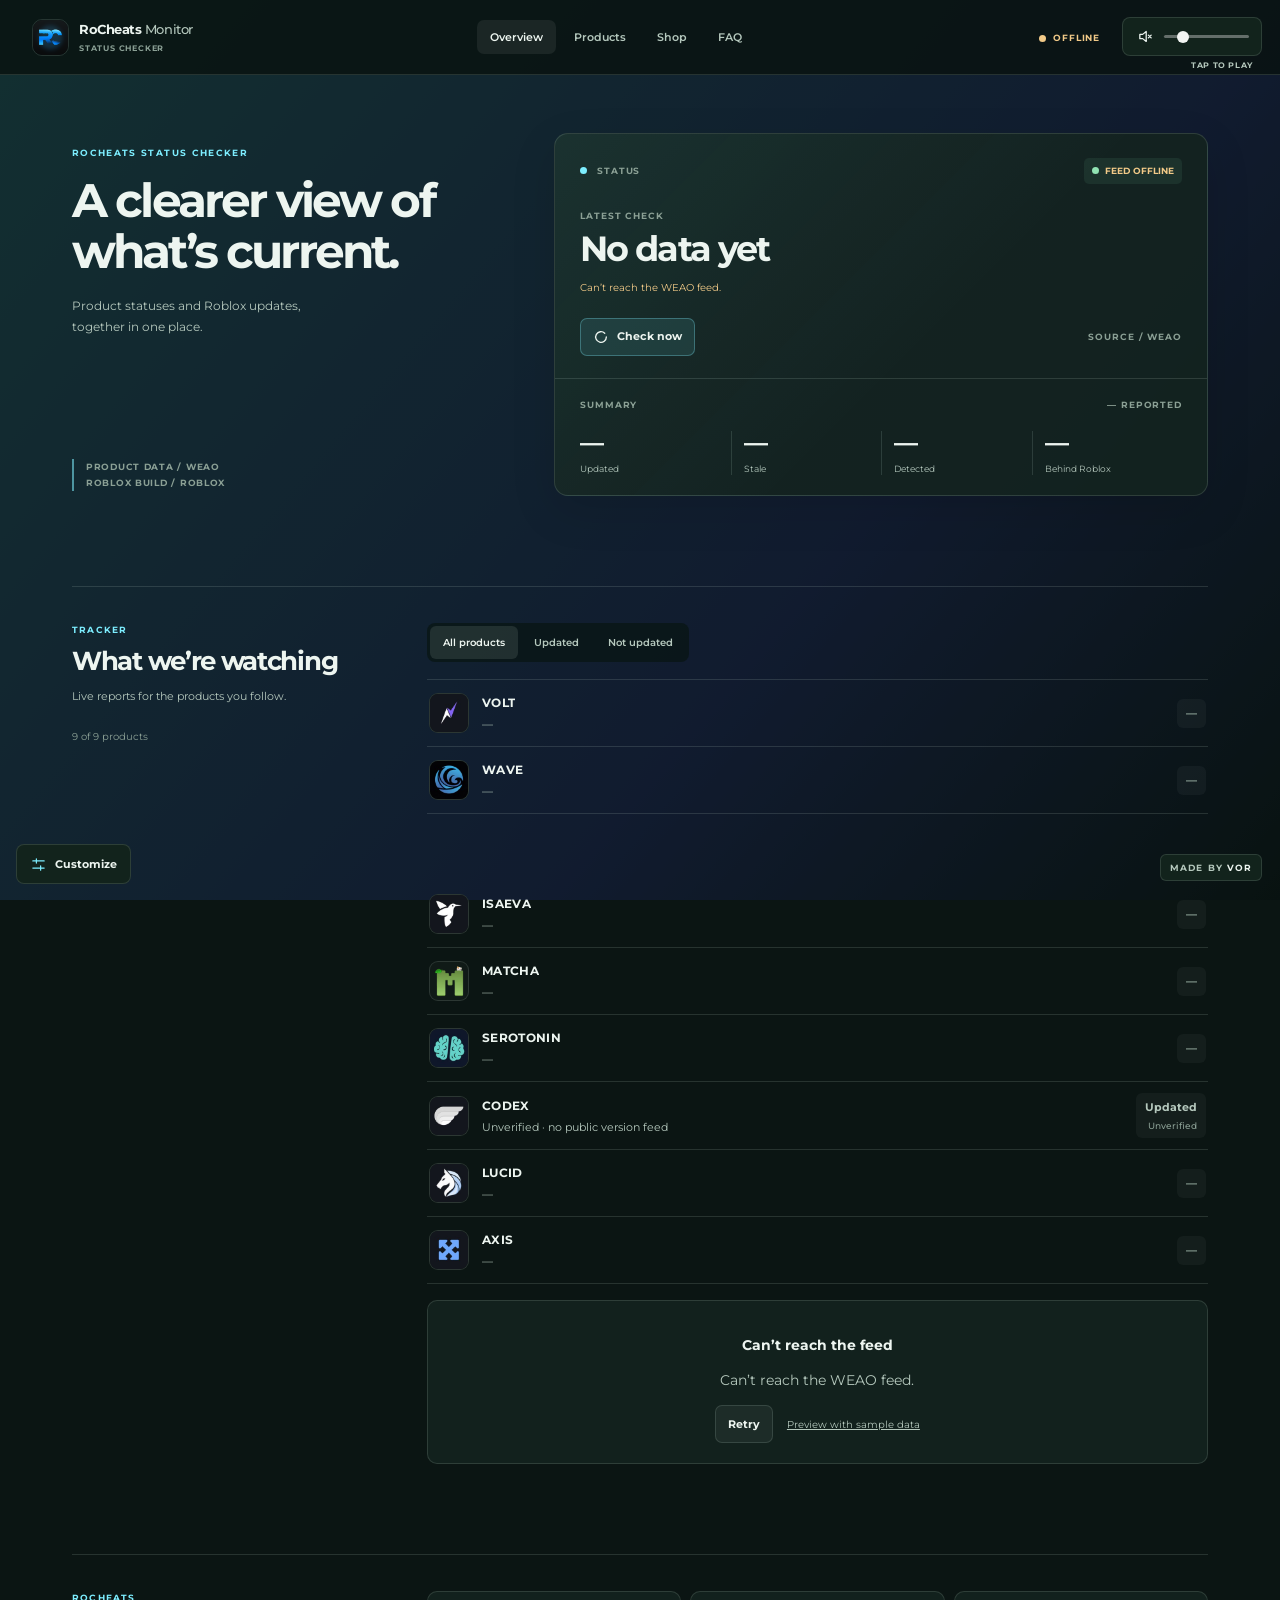
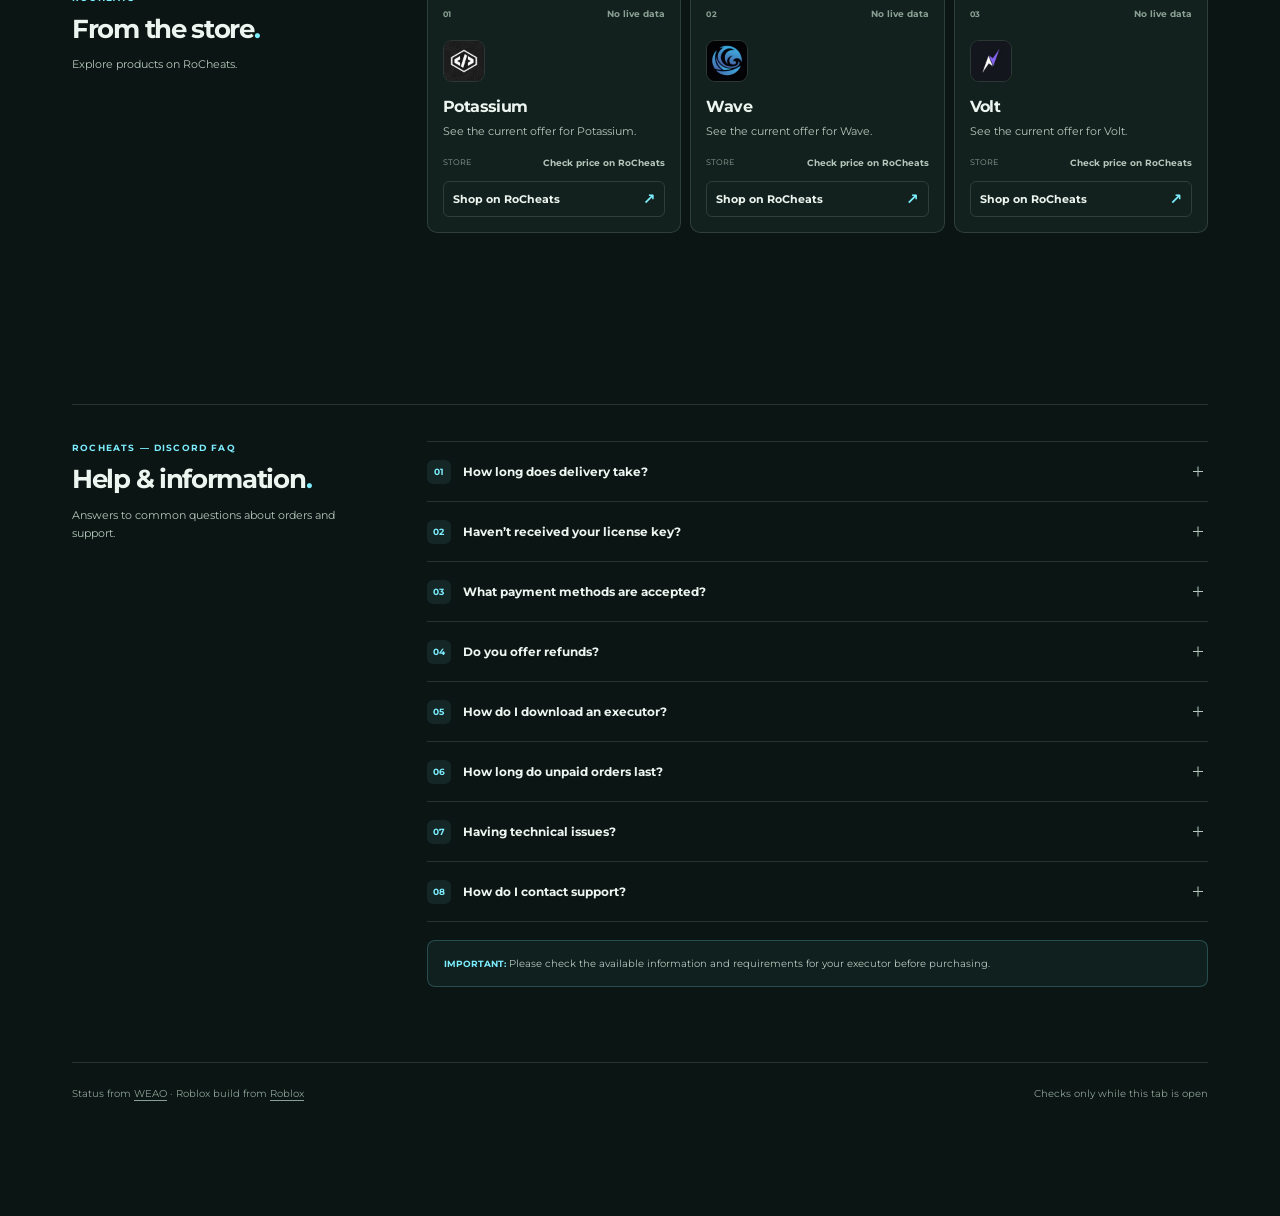
==== commit 07b23503: "Remodel monitor around a cohesive split layout" ====
--- a/index.html
+++ b/index.html
@@ -9,10 +9,7 @@
 <meta name="theme-color" content="#0b1111">
 <link rel="icon" href="assets/mark.png" type="image/png">
 <link rel="apple-touch-icon" href="assets/mark.png">
-<link rel="stylesheet" href="experience.css?v=1">
-<link rel="stylesheet" href="console.css?v=1">
-<link rel="stylesheet" href="minimal.css?v=1">
-<link rel="stylesheet" href="open-layout.css?v=1">
+<link rel="stylesheet" href="remodel.css?v=1">
 </head>
 <body>
 <header class="titlebar">
@@ -29,8 +26,10 @@
 </header>
 <main id="main">
   <section class="checker-section" id="overview" aria-label="Status checker">
+    <div class="overview-layout">
     <div class="signal-intro">
-      <div class="signal-copy"><p class="signal-eyebrow">ROCHEATS STATUS CHECKER</p></div>
+      <div class="signal-copy"><p class="signal-eyebrow">ROCHEATS STATUS CHECKER</p><h2>A clearer view of what’s current.</h2><p class="signal-description">Product statuses and Roblox updates, together in one place.</p></div>
+      <p class="source-intro">PRODUCT DATA / WEAO<br>ROBLOX BUILD / ROBLOX</p>
     </div>
   <section class="hero" id="hero" aria-label="Status overview">
     <div class="hero-primary">
@@ -49,26 +48,29 @@
     </div>
     <div class="rbx" id="rbx" hidden><span class="rbx-indicator"><i class="dot" id="rbxDot"></i><span class="caps">ROBLOX BUILD</span></span><b id="rbxVersion">—</b><span class="right" id="rbxCurrent">—</span></div>
   </section>
+    </div>
     <div class="tracker-workspace" id="products">
-  <div class="list-heading"><div><p class="eyebrow">PRODUCTS</p><h2>Products<span class="heading-dot" aria-hidden="true"></span></h2><p class="section-intro">Latest status and version, as reported.</p></div><span class="count" id="count">9 of 9 products</span></div>
+  <div class="list-heading"><div><p class="eyebrow">TRACKER</p><h2>What we’re watching<span class="heading-dot" aria-hidden="true"></span></h2><p class="section-intro">Live reports for the products you follow.</p></div><span class="count" id="count">9 of 9 products</span></div>
+  <div class="tracker-content">
   <div class="toolbar"><div class="chips" role="tablist" aria-label="Filter products"><button role="tab" aria-selected="true" class="chip is-on" data-filter="0">All products</button><button role="tab" aria-selected="false" class="chip" data-filter="1">Updated</button><button role="tab" aria-selected="false" class="chip" data-filter="2">Not updated</button></div><span class="toolbar-note">DATA FROM WEAO <span>↗</span></span></div>
   <div class="tracker-labels" aria-hidden="true"><span>PRODUCT <i>/</i> VERSION</span><span>UPDATE STATUS</span></div>
   <ul class="rows" id="rows" aria-live="polite"></ul>
   <div class="empty" id="empty" hidden><p><b id="emptyTitle">Can’t reach the feed</b></p><p id="emptyBody">Check your connection and try again.</p><div class="empty-actions"><button class="btn btn-accent" id="retryBtn">Retry</button><a class="link" href="?demo=1">Preview with sample data</a></div></div>
+  </div>
     </div>
   </section>
   <section id="shop" class="shop-section" aria-labelledby="shop-title">
-    <div class="shop-heading"><div><p class="eyebrow accent">ROCHEATS</p><h2 id="shop-title">Shop<span class="accent">.</span></h2><p>Explore products on RoCheats.</p></div><span class="shop-index">ROCHEATS / STORE</span></div>
+    <div class="shop-heading"><div><p class="eyebrow accent">ROCHEATS</p><h2 id="shop-title">From the store<span class="accent">.</span></h2><p>Explore products on RoCheats.</p></div><span class="shop-index">ROCHEATS / STORE</span></div>
     <div class="shop-grid">
-      <article class="shop-card" data-shop="potassium"><div class="shop-card-top"><span class="shop-number">01 / POTASSIUM</span><span class="shop-status">Checking status</span></div><div class="shop-logo"><img src="assets/logo-potassium.jpg" alt=""></div><div class="shop-copy"><h3>Potassium</h3><p>See the current offer for Potassium.</p></div><div class="shop-price"><span>STORE</span><strong>Check price on RoCheats</strong></div><a class="shop-link" href="https://rocheats.com/product?id=potassium-roblox-executor&amp;ref=serx" target="_blank" rel="noopener noreferrer" data-shop-link>Shop on RoCheats <span aria-hidden="true">↗</span></a></article>
-      <article class="shop-card" data-shop="wave"><div class="shop-card-top"><span class="shop-number">02 / WAVE</span><span class="shop-status">Checking status</span></div><div class="shop-logo"><img src="assets/logo-wave.jpg" alt=""></div><div class="shop-copy"><h3>Wave</h3><p>See the current offer for Wave.</p></div><div class="shop-price"><span>STORE</span><strong>Check price on RoCheats</strong></div><a class="shop-link" href="https://rocheats.com/product?id=wave-roblox-executor&amp;ref=serx" target="_blank" rel="noopener noreferrer" data-shop-link>Shop on RoCheats <span aria-hidden="true">↗</span></a></article>
-      <article class="shop-card" data-shop="volt"><div class="shop-card-top"><span class="shop-number">03 / VOLT</span><span class="shop-status">Checking status</span></div><div class="shop-logo"><img src="assets/logo-volt.jpg" alt=""></div><div class="shop-copy"><h3>Volt</h3><p>See the current offer for Volt.</p></div><div class="shop-price"><span>STORE</span><strong>Check price on RoCheats</strong></div><a class="shop-link" href="https://rocheats.com/product?id=volt-roblox-executor&amp;ref=serx" target="_blank" rel="noopener noreferrer" data-shop-link>Shop on RoCheats <span aria-hidden="true">↗</span></a></article>
+      <article class="shop-card" data-shop="potassium"><div class="shop-card-top"><span class="shop-number">01</span><span class="shop-status">Checking status</span></div><div class="shop-logo"><img src="assets/logo-potassium.jpg" alt=""></div><div class="shop-copy"><h3>Potassium</h3><p>See the current offer for Potassium.</p></div><div class="shop-price"><span>STORE</span><strong>Check price on RoCheats</strong></div><a class="shop-link" href="https://rocheats.com/product?id=potassium-roblox-executor&amp;ref=serx" target="_blank" rel="noopener noreferrer" data-shop-link>Shop on RoCheats <span aria-hidden="true">↗</span></a></article>
+      <article class="shop-card" data-shop="wave"><div class="shop-card-top"><span class="shop-number">02</span><span class="shop-status">Checking status</span></div><div class="shop-logo"><img src="assets/logo-wave.jpg" alt=""></div><div class="shop-copy"><h3>Wave</h3><p>See the current offer for Wave.</p></div><div class="shop-price"><span>STORE</span><strong>Check price on RoCheats</strong></div><a class="shop-link" href="https://rocheats.com/product?id=wave-roblox-executor&amp;ref=serx" target="_blank" rel="noopener noreferrer" data-shop-link>Shop on RoCheats <span aria-hidden="true">↗</span></a></article>
+      <article class="shop-card" data-shop="volt"><div class="shop-card-top"><span class="shop-number">03</span><span class="shop-status">Checking status</span></div><div class="shop-logo"><img src="assets/logo-volt.jpg" alt=""></div><div class="shop-copy"><h3>Volt</h3><p>See the current offer for Volt.</p></div><div class="shop-price"><span>STORE</span><strong>Check price on RoCheats</strong></div><a class="shop-link" href="https://rocheats.com/product?id=volt-roblox-executor&amp;ref=serx" target="_blank" rel="noopener noreferrer" data-shop-link>Shop on RoCheats <span aria-hidden="true">↗</span></a></article>
     </div>
     <a class="shop-all" href="https://rocheats.com/?ref=serx" target="_blank" rel="noopener noreferrer">Browse all products on RoCheats <span aria-hidden="true">↗</span></a>
     <p class="shop-disclaimer">These store links include a referral code. Status data comes from WEAO; prices, license options and checkout are shown on RoCheats and may change.</p>
   </section>
   <section id="faq" class="faq-section" aria-labelledby="faq-title">
-    <div class="faq-heading"><div><p class="eyebrow accent">ROCHEATS — DISCORD FAQ</p><div class="faq-title-line"><img class="faq-logo" src="assets/mark.png" alt="" width="44" height="44"><h2 id="faq-title">Questions & answers<span class="accent">.</span></h2></div><p>Answers to common questions about orders and support.</p></div><span class="faq-index">03 / FAQ</span></div>
+    <div class="faq-heading"><div><p class="eyebrow accent">ROCHEATS — DISCORD FAQ</p><div class="faq-title-line"><img class="faq-logo" src="assets/mark.png" alt="" width="44" height="44"><h2 id="faq-title">Help & information<span class="accent">.</span></h2></div><p>Answers to common questions about orders and support.</p></div><span class="faq-index">03 / FAQ</span></div>
     <div class="faq-grid">
       <details class="faq-card"><summary><span class="faq-number">01</span><span class="faq-question">How long does delivery take?</span><span class="faq-plus" aria-hidden="true"></span></summary><ul><li>Card: Instant delivery.</li><li>Crypto: Usually instant, but may take 30–60 minutes to process.</li></ul></details>
       <details class="faq-card"><summary><span class="faq-number">02</span><span class="faq-question">Haven’t received your license key?</span><span class="faq-plus" aria-hidden="true"></span></summary><ul><li>Check your spam/junk folder.</li><li>Check your RoCheats dashboard.</li><li>If it hasn’t arrived within 15–30 minutes, open a support ticket.</li></ul></details>
--- a/remodel.css
+++ b/remodel.css
@@ -0,0 +1,32 @@
+/* Settings panel mechanics */
+.scrim{position:fixed;inset:0;z-index:8;background:rgba(3,9,8,.32);opacity:0;transition:opacity .25s}.scrim.is-open{opacity:1}.sheet{position:fixed;z-index:9;right:0;top:0;height:100dvh;width:min(540px,100%);overflow-y:auto;overscroll-behavior:contain;padding:32px 32px calc(36px + env(safe-area-inset-bottom));background:#111a19;border-left:1px solid rgba(216,245,231,.13);box-shadow:-20px 0 70px rgba(0,0,0,.4);transform:translateX(105%);transition:transform .42s cubic-bezier(.2,1.18,.3,1)}.sheet.is-open{transform:translateX(0)}.sheet-head{display:flex;justify-content:space-between;align-items:start;padding-bottom:25px}.sheet-head .eyebrow{margin-bottom:5px}.sheet-head h2{font-size:29px;letter-spacing:-.05em;margin:0}.sheet-head p:not(.eyebrow),.section-heading p:not(.eyebrow){font-size:12px;color:var(--text3);margin:5px 0 0}.icon-btn{width:38px;height:38px;padding:0}.settings-section{border-top:1px solid var(--line);padding:26px 0}.section-heading{margin-bottom:18px}.section-heading .eyebrow{margin-bottom:5px}.section-heading h3{font-size:17px;letter-spacing:-.025em;margin:0}.scenes{display:grid;grid-template-columns:repeat(4,minmax(0,1fr));gap:9px}.swatch{position:relative;aspect-ratio:1.16;border-radius:12px;border:1px solid rgba(226,255,240,.14);padding:0;overflow:hidden;transition:transform .16s,border-color .16s}.swatch::after{content:"";position:absolute;inset:0;background:linear-gradient(transparent 25%,rgba(2,8,7,.8))}.swatch:hover{transform:translateY(-2px)}.swatch.is-on{border-color:var(--accent);box-shadow:0 0 0 2px var(--accent) inset}.swatch span{position:absolute;z-index:1;bottom:9px;left:9px;font-size:10px;font-weight:700;color:#eef7f1}.swatch.is-on span::after{content:' ✓';color:var(--accent)}.image-controls{display:flex;align-items:center;gap:10px;flex-wrap:wrap;margin-top:15px}.image-controls small{display:block;flex-basis:100%;color:var(--text4);font-size:10px}.upload-btn{display:inline-flex;align-items:center;padding:8px 11px;border-radius:9px;border:1px solid var(--line);color:var(--text2);font-size:11px;font-weight:700;cursor:pointer}.upload-btn:hover{color:var(--text);border-color:var(--accent)}.text-btn{border:0;background:none;color:var(--text2);font-size:11px;padding:4px 0;text-decoration:underline;text-underline-offset:3px}.text-btn:hover{color:var(--accent)}.range-label{display:flex;justify-content:space-between;align-items:center;color:var(--text2);font-size:11px;font-weight:650;margin-top:22px}.range-label output{color:var(--accent);font-family:var(--mono)}input[type=range]{width:100%;accent-color:var(--accent);margin:10px 0 0}.setting-label{font-size:9px;letter-spacing:.14em;font-weight:750;color:var(--text3);margin:20px 0 10px}.accent-line,.accents{display:flex;align-items:center;gap:10px;flex-wrap:wrap}.accents button,.custom-color{width:27px;height:27px;border-radius:50%;border:0;padding:0;cursor:pointer}.accents button.is-on{box-shadow:0 0 0 2px #111a19,0 0 0 4px currentColor}.custom-color{position:relative;display:grid;place-items:center;color:var(--text);border:1px solid var(--line);background:conic-gradient(#83e4db,#87a6f0,#d1a5f1,#e5ad80,#83e4db)}.custom-color input{position:absolute;inset:0;width:100%;height:100%;opacity:0;cursor:pointer}.custom-color span{display:grid;place-items:center;background:#18211f;border-radius:50%;width:17px;height:17px;pointer-events:none}.seg{display:flex;gap:5px;padding:4px;border:1px solid var(--line);border-radius:12px;background:#0c1413}.seg button{flex:1;min-width:0;border:0;border-radius:8px;padding:9px 8px;background:transparent;color:var(--text2);font-size:11px;font-weight:700}.seg button small{display:block;font-size:9px;font-weight:400;color:var(--text3);margin-top:2px}.seg button.is-on{background:#273a35;color:var(--text);box-shadow:0 1px 5px rgba(0,0,0,.2)}.row-seg button{padding:9px 2px}.switches{display:grid;gap:12px;margin-top:22px}.switch{display:flex;align-items:center;gap:12px;cursor:pointer}.switch span{display:grid;gap:3px}.switch b{font-size:12px}.switch small{font-size:11px;color:var(--text3)}.switch input{position:absolute;opacity:0}.switch i{position:relative;margin-left:auto;width:38px;height:22px;flex:none;border-radius:99px;background:#39453f;transition:background .2s}.switch i::after{content:"";position:absolute;left:3px;top:3px;width:16px;height:16px;background:#9baa9f;border-radius:50%;transition:transform .2s}.switch input:checked+i{background:color-mix(in srgb,var(--accent) 40%,#1c2b27)}.switch input:checked+i::after{transform:translateX(16px);background:var(--accent)}.switch input:focus-visible+i{outline:2px solid var(--accent);outline-offset:3px}.switch.sub{padding:10px 0;border-top:1px solid var(--line)}.switch.sub small{color:var(--text2)}.alerts{margin-top:0}.switches:has(#notifToggle:not(:checked)) .alerts{opacity:.55}.motion-switch{margin-top:20px}.reset-btn{margin-top:18px}.test-btn{justify-self:start}.toast{position:fixed;z-index:20;left:50%;bottom:22px;transform:translate(-50%,15px);opacity:0;pointer-events:none;background:#263733;color:var(--text);border:1px solid var(--line);border-radius:11px;padding:11px 15px;font-size:12px;box-shadow:0 12px 35px rgba(0,0,0,.35);transition:opacity .2s,transform .2s;max-width:calc(100% - 32px)}.toast.is-open{opacity:1;transform:translate(-50%,0)}
+
+
+@font-face{font-family:Montserrat;src:url('assets/montserrat-latin.woff2') format('woff2');font-style:normal;font-weight:400 800;font-display:swap}
+:root{--bg:#0b1513;--text:#edf5f0;--text2:#b5c8bd;--text3:#8ba095;--text4:#71877a;--accent:#7deeff;--green:#91e3b3;--red:#ff9298;--amber:#f2ca88;--line:rgba(208,234,219,.14);--surface:rgba(20,36,31,.88);--scene-a:#204751;--scene-b:#152446;--strength:1;--ui:Montserrat,system-ui,sans-serif;--mono:ui-monospace,SFMono-Regular,monospace}
+*,*::before,*::after{box-sizing:border-box}html,body{margin:0}html{min-height:100%;background:var(--bg)}body{min-height:100vh;overflow-x:hidden;background:var(--bg);color:var(--text);font:14px/1.5 var(--ui);-webkit-font-smoothing:antialiased;animation:site-load-fade 2s ease-in-out backwards}body::before{content:"";position:fixed;inset:0;z-index:0;pointer-events:none;background:var(--scene-image,none),linear-gradient(130deg,var(--scene-a),var(--scene-b) 64%,#0b1513);background-size:cover;background-position:center;opacity:var(--strength);transition:opacity .25s,background .25s}body::after{content:"";position:fixed;inset:0;z-index:0;pointer-events:none;background:rgba(8,18,15,.60)}@keyframes site-load-fade{from{opacity:0}to{opacity:1}}[hidden]{display:none!important}button,input,summary{font:inherit}button,summary{cursor:pointer}button:focus-visible,input:focus-visible,a:focus-visible,summary:focus-visible,.upload-btn:focus-within{outline:2px solid var(--accent);outline-offset:3px}a{color:inherit}.titlebar,main{position:relative;z-index:1}.accent{color:var(--accent)}
+/* Header */
+.titlebar{background:rgba(9,19,16,.82);border-bottom:1px solid var(--line)}.header-inner{max-width:1340px;min-height:74px;margin:auto;padding:0 180px 0 32px;display:flex;align-items:center;justify-content:space-between;gap:25px}.brand{display:flex;align-items:center;gap:10px;flex:none}.brand .mark{display:block;width:37px;height:37px;object-fit:cover;border:1px solid var(--line);border-radius:10px}.brand h1{margin:0;color:var(--text);font-size:13px;letter-spacing:-.035em}.brand h1 span{font-weight:500;color:var(--text2)}.brand p{margin:3px 0 0;color:var(--text3);font-size:8px;letter-spacing:.1em;font-weight:700}.site-nav-inner{display:flex;align-items:center;gap:5px}.site-nav a{display:block;padding:9px 13px;border-radius:7px;color:var(--text2);text-decoration:none;font-size:11px;font-weight:600}.site-nav a:hover{color:var(--text);background:rgba(232,255,240,.045)}.site-nav a[aria-current="location"]{color:var(--text);background:rgba(232,255,240,.07)}.live{display:inline-flex;align-items:center;gap:7px;color:var(--green);font-size:9px;font-weight:700;letter-spacing:.09em}.live i,.dot,.hero-feed-dot{display:inline-block;width:7px;height:7px;border-radius:50%;background:var(--green)}.live.is-stale,.hero-feed.is-offline{color:var(--amber)}.live.is-stale i,.dot.is-behind{background:var(--amber)}
+main{max-width:1200px;margin:auto;padding:58px 32px 80px}#overview,#products,#shop,#faq{scroll-margin-top:24px}.overview-layout{display:grid;grid-template-columns:minmax(0,.78fr) minmax(0,1.22fr);gap:clamp(35px,5vw,72px);align-items:stretch}.signal-intro{display:flex;flex-direction:column;justify-content:space-between;min-width:0;padding:13px 0 5px}.signal-eyebrow,.eyebrow{margin:0 0 15px;color:var(--accent);font-size:9px;font-weight:700;letter-spacing:.15em}.signal-eyebrow{white-space:nowrap}.signal-intro h2{margin:0;color:var(--text);font-size:clamp(34px,3.7vw,48px);font-weight:700;letter-spacing:-.06em;line-height:1.08}.signal-description{max-width:280px;margin:18px 0 0;color:var(--text2);font-size:12px;line-height:1.8}.source-intro{margin:34px 0 0;padding-left:12px;border-left:2px solid color-mix(in srgb,var(--accent) 55%,transparent);color:var(--text3);font-size:9px;font-weight:700;letter-spacing:.08em;line-height:1.8}
+/* Live summary */
+.hero{display:grid;grid-template-columns:1fr;min-width:0;align-content:start;border:1px solid var(--line);border-radius:14px;background:linear-gradient(135deg,color-mix(in srgb,var(--accent) 7%,transparent),transparent 58%),var(--surface);box-shadow:0 15px 45px rgba(0,0,0,.12)}.hero-primary{min-width:0;padding:24px 25px 22px}.hero-primary-top{display:flex;align-items:center;justify-content:space-between;gap:12px}.hero-kicker,.hero-overline,.breakdown-head,.hero-source{color:var(--text3);font-size:9px;font-weight:700;letter-spacing:.1em}.hero-kicker-mark{display:inline-block;width:7px;height:7px;margin-right:6px;border-radius:50%;background:var(--accent)}.hero-feed{display:inline-flex;align-items:center;gap:6px;padding:6px 8px;border-radius:5px;background:rgba(145,227,179,.08);color:var(--green);font-size:9px;font-weight:700}.hero-primary-main{padding:25px 0 22px}.hero-overline{margin:0 0 8px}.hero h2{margin:0;font-size:clamp(27px,2.7vw,35px);letter-spacing:-.055em;line-height:1.12}.meta{margin:10px 0 0;color:var(--text2);font-size:10px;line-height:1.7;font-variant-numeric:tabular-nums}.meta #countdown{display:inline-block;min-width:5ch}.meta.is-error{color:var(--amber)}.hero-primary-bottom{display:flex;align-items:center;justify-content:space-between;gap:12px}.btn{display:inline-flex;align-items:center;justify-content:center;gap:8px;min-height:38px;padding:0 12px;border:1px solid var(--line);border-radius:7px;background:rgba(235,255,242,.05);color:var(--text);font-size:11px;font-weight:700}.btn:hover{border-color:var(--accent)}.hero-check{border-color:color-mix(in srgb,var(--accent) 30%,transparent);background:color-mix(in srgb,var(--accent) 10%,transparent)}.btn.is-busy svg{animation:spin 1s linear infinite}@keyframes spin{to{transform:rotate(360deg)}}
+.hero-breakdown{padding:19px 25px 20px;border-top:1px solid var(--line)}.breakdown-head{display:flex;justify-content:space-between;gap:10px}.hero .stats{display:grid;grid-template-columns:repeat(4,minmax(0,1fr));gap:0;margin:20px 0 0;padding:0;list-style:none}.stats li{display:flex;flex-direction:column-reverse;justify-content:flex-end;gap:8px;min-width:0;padding:0 12px;border-left:1px solid var(--line)}.stats li:first-child{padding-left:0;border:0}.stats li b{font-size:24px;line-height:1;letter-spacing:-.05em}.stat-label{display:flex;align-items:center;gap:6px;color:var(--text2);font-size:9px;line-height:1.35}.metric-icon{display:none}.rbx{display:flex;align-items:center;gap:9px;padding:13px 25px;border-top:1px solid var(--line);border-radius:0 0 14px 14px;background:rgba(0,0,0,.12);color:var(--text2);font-size:10px}.rbx-indicator{display:flex;align-items:center;gap:8px}.rbx .caps{font-size:9px;font-weight:700;letter-spacing:.09em}.rbx b{font:10px var(--mono);overflow-wrap:anywhere}.rbx .right{margin-left:auto}.rbx .right.is-behind{color:var(--amber)}
+/* The main sections share an editorial rail and an independent content column. */
+.tracker-workspace,.shop-section,.faq-section{display:grid;grid-template-columns:minmax(0,.38fr) minmax(0,1fr);column-gap:58px;align-items:start;margin:90px 0 0;padding:36px 0 0;border-top:1px solid var(--line)}.list-heading,.shop-heading,.faq-heading{display:block;min-width:0;margin:0}.list-heading .eyebrow,.shop-heading .eyebrow,.faq-heading .eyebrow{margin:0 0 10px;color:var(--accent);font-size:9px;font-weight:700;letter-spacing:.13em}.list-heading h2,.shop-heading h2,.faq-heading h2{margin:0;font-size:26px;line-height:1.14;letter-spacing:-.05em}.section-intro,.shop-heading p:not(.eyebrow),.faq-heading p:not(.eyebrow){margin:11px 0 0;color:var(--text2);font-size:11px;line-height:1.7}.count{display:block;margin-top:23px;color:var(--text3);font-size:10px}.shop-index,.faq-index,.tracker-labels,.toolbar-note,.faq-logo,.heading-dot{display:none}.tracker-content{min-width:0}.toolbar{margin:0 0 17px}.chips{display:inline-flex;gap:3px;padding:3px;border-radius:8px;background:rgba(8,21,16,.65)}.chip{height:33px;padding:0 13px;border:0;border-radius:6px;background:transparent;color:var(--text2);font-size:10px;font-weight:600}.chip:hover{color:var(--text)}.chip.is-on{background:rgba(229,251,237,.10);color:var(--text)}
+.rows{display:grid;grid-template-columns:1fr;gap:0;margin:0;padding:0;list-style:none;border-top:1px solid var(--line)}.row{position:relative;display:grid;grid-template-columns:40px minmax(0,1fr) auto;align-items:center;gap:13px;min-width:0;min-height:67px;margin:0;padding:11px 2px;border:0;border-bottom:1px solid var(--line);background:none}.tile{width:40px;height:40px;border:1px solid var(--line);border-radius:9px;overflow:hidden;background:#101a17}.tile img,.tile .mono{display:block;width:100%;height:100%;object-fit:cover}.tile .mono{display:grid;place-items:center;background:linear-gradient(145deg,var(--h1),var(--h2));color:#0d1815;font-weight:700}.name-line{display:flex;align-items:center;gap:8px;min-width:0}.name{overflow:hidden;text-overflow:ellipsis;white-space:nowrap;color:var(--text);font-size:11px;font-weight:700;letter-spacing:.03em}.name-flag{padding:3px 5px;border-radius:4px;background:rgba(242,202,136,.12);color:var(--amber);font-size:8px;font-weight:700}.sub{min-width:0;margin-top:4px;color:var(--text2);font-size:10px}.ver{display:inline-block;max-width:100%;overflow:hidden;text-overflow:ellipsis;white-space:nowrap;vertical-align:bottom}.lag{margin-left:4px;color:var(--amber)}.state{position:relative;padding:6px 9px;border-radius:6px;background:rgba(255,255,255,.04);color:var(--text3);font-size:10px;font-weight:700;text-align:right;white-space:nowrap}.state.is-up{background:rgba(91,206,140,.08);color:var(--green)}.state.is-down{background:rgba(255,125,125,.08);color:var(--red)}.state.is-unverified{color:var(--text2)}.when{display:block;margin-top:3px;color:var(--text3);font-size:9px;font-weight:500}.det-badge{position:absolute;right:-5px;bottom:-5px;z-index:2;display:grid;place-items:center;width:16px;height:16px;padding:0;border:0;border-radius:50%;background:var(--amber);box-shadow:0 0 0 2px #192821;color:#35280b}.det-badge::before{content:'!';font-size:11px;font-weight:900;line-height:1}.tip{position:absolute;right:0;bottom:calc(100% + 8px);z-index:10;width:max-content;min-width:160px;max-width:min(250px,calc(100vw - 50px));padding:9px 10px;border:1px solid var(--line);border-radius:8px;background:#192b23;color:var(--text);font-size:10px;font-weight:500;line-height:1.5;text-align:left;white-space:normal;overflow-wrap:anywhere;opacity:0;pointer-events:none}.det-badge:hover .tip,.det-badge:focus-visible .tip,.det-badge.is-open .tip{opacity:1}.row:has(.det-badge:hover),.row:has(.det-badge:focus-visible),.row:has(.det-badge.is-open){z-index:4}.empty{margin-top:16px;padding:20px;border:1px solid var(--line);border-radius:10px;background:var(--surface);text-align:center;color:var(--text2)}.empty b{color:var(--text)}.empty-actions{display:flex;align-items:center;justify-content:center;gap:14px}.link{font-size:10px}
+/* Store and help */
+.shop-section,.faq-section{row-gap:18px}.shop-grid{grid-column:2;display:grid;grid-template-columns:repeat(3,minmax(0,1fr));gap:9px}.shop-card{display:flex;flex-direction:column;min-width:0;min-height:230px;padding:15px;border:1px solid var(--line);border-radius:10px;background:var(--surface)}.shop-card-top{display:flex;justify-content:space-between;gap:6px;align-items:center}.shop-number{color:var(--text3);font-size:8px;font-weight:700;letter-spacing:.06em}.shop-status{color:var(--text3);font-size:9px;font-weight:700;white-space:nowrap}.shop-status.is-up{color:var(--green)}.shop-status.is-down{color:var(--red)}.shop-logo{width:42px;height:42px;overflow:hidden;margin-top:19px;border:1px solid var(--line);border-radius:9px;background:#101a17}.shop-logo img{display:block;width:100%;height:100%;object-fit:cover}.shop-copy h3{margin:13px 0 4px;font-size:16px;letter-spacing:-.035em}.shop-copy p{margin:0;color:var(--text2);font-size:10px;line-height:1.6}.shop-price{display:flex;justify-content:space-between;gap:5px;margin-top:auto;padding:16px 0 11px;color:var(--text3);font-size:8px}.shop-price strong{color:var(--text2);font-size:9px;text-align:right}.shop-link{display:flex;align-items:center;justify-content:space-between;gap:8px;min-height:36px;padding:0 9px;border:1px solid var(--line);border-radius:6px;color:var(--text);text-decoration:none;font-size:10px;font-weight:700}.shop-link:hover{border-color:var(--accent);background:rgba(255,255,255,.04)}.shop-link span,.shop-all span{color:var(--accent);font-size:15px}.shop-all{grid-column:2;justify-self:start;display:inline-flex;align-items:center;gap:9px;padding-bottom:5px;border-bottom:1px solid var(--accent);color:var(--text);text-decoration:none;font-size:10px;font-weight:700}.shop-disclaimer{grid-column:2;margin:0;color:var(--text3);font-size:10px;line-height:1.7}
+.faq-grid{grid-column:2;display:grid;grid-template-columns:1fr;gap:0;border-top:1px solid var(--line)}.faq-card{min-width:0;border-bottom:1px solid var(--line)}.faq-card summary{display:flex;align-items:center;gap:12px;min-height:59px;list-style:none}.faq-card summary::-webkit-details-marker{display:none}.faq-number{display:grid;place-items:center;flex:none;width:24px;height:24px;border-radius:6px;background:color-mix(in srgb,var(--accent) 8%,transparent);color:var(--accent);font-size:9px;font-weight:700}.faq-question{flex:1;font-size:11px;font-weight:700}.faq-plus{position:relative;width:20px;height:20px;flex:none}.faq-plus::before,.faq-plus::after{content:"";position:absolute;top:9px;left:5px;right:5px;height:1px;background:var(--text2)}.faq-plus::after{transform:rotate(90deg)}details[open] .faq-plus::after{display:none}.faq-card ul{margin:0 0 20px 36px;padding-left:16px;color:var(--text2);font-size:11px;line-height:1.8}.faq-card li+li{margin-top:4px}.faq-card li::marker{color:var(--accent)}.faq-important{grid-column:2;margin:0;padding:14px 16px;border:1px solid color-mix(in srgb,var(--accent) 22%,transparent);border-radius:8px;background:color-mix(in srgb,var(--accent) 5%,transparent);color:var(--text2);font-size:10px;line-height:1.7}.faq-important strong{color:var(--accent);font-size:9px}.foot{display:flex;justify-content:space-between;gap:14px;flex-wrap:wrap;margin-top:75px;padding:23px 0 35px;border-top:1px solid var(--line);color:var(--text3);font-size:10px}.foot a{text-underline-offset:3px}
+/* Floating controls and settings */
+.icon-btn,.settings-trigger{display:inline-flex;align-items:center;justify-content:center;gap:8px;min-height:40px;padding:0 13px;border:1px solid var(--line);border-radius:8px;background:#12231c;color:var(--text);font-size:11px;font-weight:700}.icon-btn{width:40px;padding:0}.settings-trigger{position:fixed;left:max(16px,env(safe-area-inset-left));bottom:max(16px,env(safe-area-inset-bottom));z-index:7}.settings-trigger svg{width:17px;height:17px;color:var(--accent)}.music-control{position:fixed;top:max(17px,env(safe-area-inset-top));right:max(18px,env(safe-area-inset-right));z-index:7;display:flex;align-items:center;gap:9px;min-height:39px;padding:0 12px;border:1px solid var(--line);border-radius:8px;background:#12231c}.music-toggle{display:grid;place-items:center;width:20px;height:26px;padding:0;border:0;background:none;color:var(--text)}.music-toggle svg{width:17px;height:17px}.music-muted{display:none}.music-toggle.is-muted .music-muted{display:block}.music-toggle.is-muted .music-waves{display:none}.music-control input[type=range]{appearance:none;-webkit-appearance:none;width:85px;height:20px;padding:0;margin:0;background:transparent}.music-control input[type=range]::-webkit-slider-runnable-track{height:3px;border-radius:3px;background:linear-gradient(to right,#f3f5f3 0 var(--volume,18%),#646e6a var(--volume,18%) 100%)}.music-control input[type=range]::-webkit-slider-thumb{appearance:none;-webkit-appearance:none;width:12px;height:12px;margin-top:-4.5px;border:0;border-radius:50%;background:#f3f5f3}.music-control input[type=range]::-moz-range-track{height:3px;background:#646e6a}.music-control input[type=range]::-moz-range-thumb{width:12px;height:12px;border:0;border-radius:50%;background:#f3f5f3}.music-hint{position:absolute;right:8px;top:calc(100% + 4px);color:var(--text2);font-size:8px;font-weight:700;letter-spacing:.08em;white-space:nowrap}.maker-credit{position:fixed;right:max(18px,env(safe-area-inset-right));bottom:max(19px,env(safe-area-inset-bottom));z-index:7;padding:6px 9px;border:1px solid var(--line);border-radius:6px;background:#12231c;color:var(--text2);font-size:9px;font-weight:700;letter-spacing:.12em}.maker-credit strong{color:var(--text)}.sheet-open .music-control,.sheet-open .settings-trigger,.sheet-open .maker-credit{visibility:hidden}
+.sheet{padding:0 0 calc(28px + env(safe-area-inset-bottom));background:#102018}.sheet-head{position:sticky;top:0;z-index:3;display:flex;align-items:center;margin:0;padding:23px 27px;border-bottom:1px solid var(--line);background:#102018}.sheet-head h2{font-size:26px;letter-spacing:-.05em}.sheet-head .eyebrow{margin-bottom:5px}.settings-section{margin:14px 20px 0;padding:19px;border:1px solid var(--line);border-radius:10px;background:rgba(235,255,242,.025)}.section-heading h3{font-size:16px}.custom-scene{display:flex;justify-content:space-between;align-items:center;margin-top:17px;padding:10px;border:1px solid var(--line);border-radius:9px;color:var(--text2);font-size:11px;font-weight:700}.custom-scene input{width:40px;height:29px;border:1px solid var(--line);border-radius:7px;background:none}.switch.sub{padding:10px 0;border-top:1px solid var(--line)}.toast{z-index:20}.scrim{z-index:8}.sheet{z-index:9}
+[data-theme="flat"]{--surface:#1a2b22}[data-theme="flat"] .hero{background:var(--surface);box-shadow:none}[data-theme="flat"] .shop-card{background:var(--surface)}[data-density="compact"] .row{min-height:52px;padding:7px 2px;grid-template-columns:32px minmax(0,1fr) auto;gap:10px}[data-density="compact"] .tile{width:32px;height:32px}
+/* Page entrance and individual reveals */
+@media(prefers-reduced-motion:no-preference){html:not([data-motion="reduced"]){scroll-behavior:smooth}}html.wheel-smoothing{scroll-behavior:auto!important;scroll-snap-type:none!important}.reveal-pending{opacity:0;transform:translateY(12px);transition:opacity .68s ease var(--reveal-delay,0ms),transform .68s ease var(--reveal-delay,0ms)}.reveal-pending.is-revealed,.reveal-pending:focus-within{opacity:1;transform:none}.reveal-pending.is-above:not(:focus-within){transform:translateY(-12px);transition:opacity .28s ease,transform .28s ease}.is-active-section .reveal-pending.has-entered:not(:focus-within){opacity:1;transform:none}[data-motion="reduced"] body{animation:none}[data-motion="reduced"] .reveal-pending{opacity:1;transform:none;transition:none}@media(prefers-reduced-motion:reduce){body{animation:none}.reveal-pending{opacity:1;transform:none;transition:none}}
+@media(max-width:1000px){.header-actions{display:none}.header-inner{padding-right:170px}.tracker-workspace,.shop-section,.faq-section{grid-template-columns:minmax(0,.34fr) minmax(0,1fr);column-gap:36px}.shop-card{padding:12px}.shop-number{font-size:7px}}
+@media(max-width:800px){.titlebar{padding:12px 16px 0}.header-inner{min-height:0;padding:0;flex-wrap:wrap;gap:0}.brand .mark{width:34px;height:34px}.site-nav{flex-basis:100%;margin-top:15px}.site-nav-inner{gap:0}.site-nav a{flex:1;text-align:center;padding:10px 0;font-size:10px}.overview-layout{grid-template-columns:1fr;gap:27px}.signal-intro{padding:0}.signal-intro h2{max-width:520px;font-size:38px}.signal-description{max-width:520px}.source-intro{display:none}.tracker-workspace,.shop-section,.faq-section{grid-template-columns:1fr;gap:22px;margin-top:65px;padding-top:30px}.count{margin-top:12px}.tracker-content,.shop-grid,.shop-all,.shop-disclaimer,.faq-grid,.faq-important{grid-column:1}}
+@media(max-width:600px){main{padding:39px 16px 70px}.brand .mark{width:32px;height:32px}.brand h1{font-size:11px}.brand p{font-size:7px}.signal-eyebrow{font-size:8px}.signal-intro h2{font-size:34px}.signal-description{font-size:11px;margin-top:12px}.hero-primary{padding:19px}.hero-primary-main{padding:20px 0}.hero h2{font-size:28px}.hero-breakdown{padding:17px 19px}.hero .stats{grid-template-columns:repeat(2,minmax(0,1fr));row-gap:18px;margin-top:18px}.stats li:nth-child(3){padding-left:0;border-left:0}.stats li b{font-size:22px}.stat-label{font-size:10px}.rbx{padding:12px 19px;flex-wrap:wrap}.rbx .right{flex-basis:100%;margin-left:15px}.tracker-workspace,.shop-section,.faq-section{margin-top:50px;padding-top:25px;gap:18px}.list-heading h2,.shop-heading h2,.faq-heading h2{font-size:24px}.section-intro,.shop-heading p:not(.eyebrow),.faq-heading p:not(.eyebrow){font-size:11px}.chips{display:flex;width:100%}.chip{flex:1;padding:0 5px}.row{grid-template-columns:36px minmax(0,1fr) auto;gap:10px;min-height:64px}.tile{width:36px;height:36px}.name{font-size:10px}.state{padding:6px 8px;font-size:9px}.shop-grid{grid-template-columns:1fr;gap:8px}.shop-card{display:grid;grid-template-columns:42px minmax(0,1fr);column-gap:12px;min-height:0;padding:16px}.shop-card-top{grid-column:1/-1}.shop-logo{grid-column:1;grid-row:2;width:42px;height:42px;margin-top:14px}.shop-copy{grid-column:2;grid-row:2;align-self:center;margin-top:14px}.shop-copy h3{margin:0 0 4px}.shop-price,.shop-link{grid-column:1/-1}.shop-price{margin-top:15px;padding:12px 0}.faq-question{font-size:11px}.settings-trigger{left:max(12px,env(safe-area-inset-left));bottom:max(12px,env(safe-area-inset-bottom));padding:0 11px}.music-control{top:max(15px,env(safe-area-inset-top));right:max(12px,env(safe-area-inset-right));min-height:36px;padding:0 10px}.music-control input[type=range]{width:65px}.maker-credit{right:max(12px,env(safe-area-inset-right));bottom:max(15px,env(safe-area-inset-bottom))}.sheet-head{padding:20px}.settings-section{margin:12px 14px 0;padding:16px}}
+@media(max-width:360px){.signal-intro h2{font-size:31px}.hero h2{font-size:25px}.hero-feed{font-size:8px}.row{grid-template-columns:32px minmax(0,1fr) auto;gap:9px}.tile{width:32px;height:32px}.chip{font-size:9px}}
+/* Keep the compact layout readable at normal viewing distances. */
+.name{font-size:12px}.sub{font-size:11px}.state{font-size:11px}.faq-question{font-size:12px}.shop-copy p{font-size:11px}.shop-link{font-size:11px}
+@media(max-width:600px){.name{font-size:11px}.sub{font-size:10px}.state{font-size:10px}.faq-question{font-size:12px}.shop-copy p{font-size:10px}.shop-link{font-size:10px}}
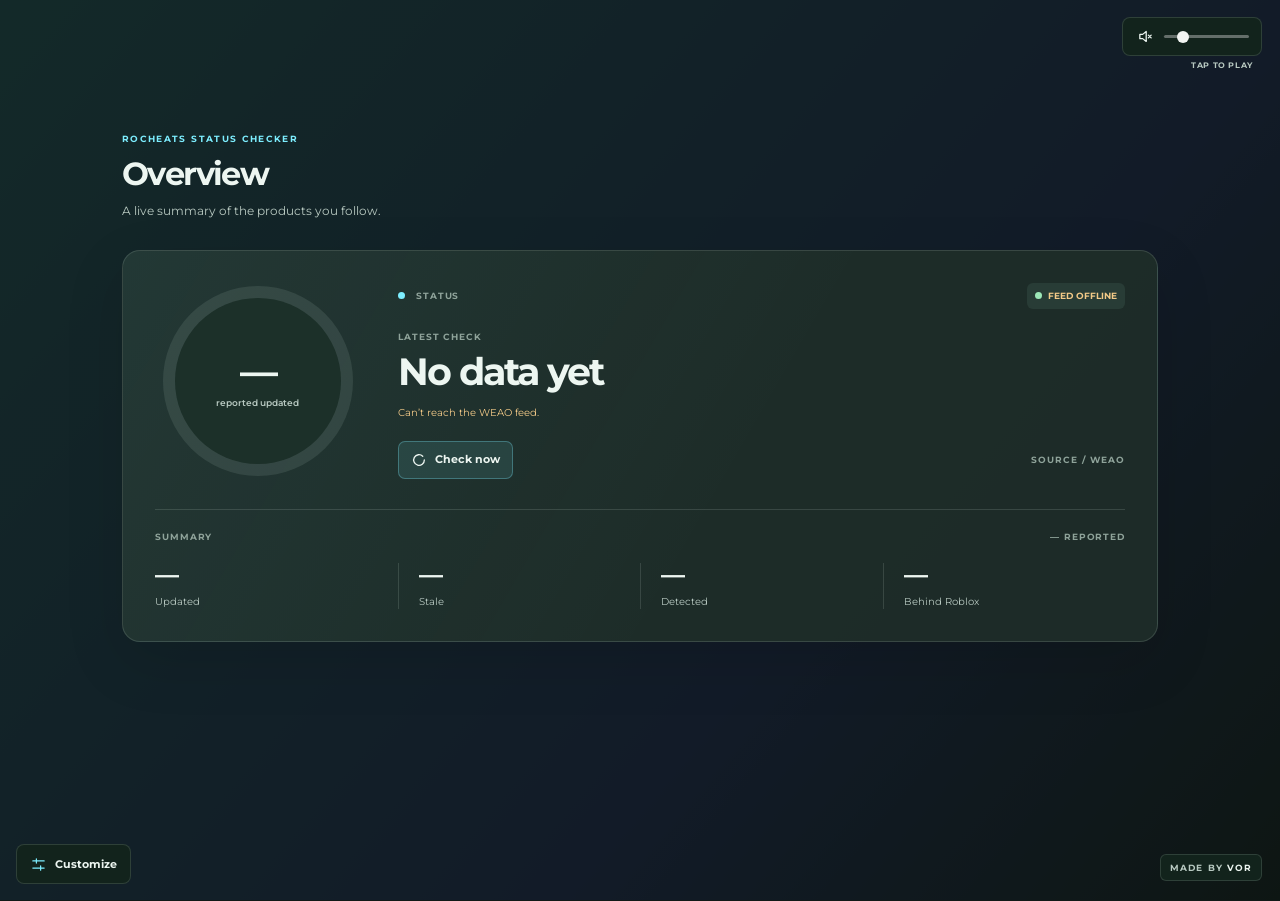
==== commit 4d783ffd: "Rebuild site as distinct monitor views" ====
--- a/index.html
+++ b/index.html
@@ -9,7 +9,7 @@
 <meta name="theme-color" content="#0b1111">
 <link rel="icon" href="assets/mark.png" type="image/png">
 <link rel="apple-touch-icon" href="assets/mark.png">
-<link rel="stylesheet" href="remodel.css?v=1">
+<link rel="stylesheet" href="workspace.css?v=1">
 </head>
 <body>
 <header class="titlebar">
@@ -26,12 +26,9 @@
 </header>
 <main id="main">
   <section class="checker-section" id="overview" aria-label="Status checker">
-    <div class="overview-layout">
-    <div class="signal-intro">
-      <div class="signal-copy"><p class="signal-eyebrow">ROCHEATS STATUS CHECKER</p><h2>A clearer view of what’s current.</h2><p class="signal-description">Product statuses and Roblox updates, together in one place.</p></div>
-      <p class="source-intro">PRODUCT DATA / WEAO<br>ROBLOX BUILD / ROBLOX</p>
-    </div>
+    <div class="signal-intro"><div><p class="signal-eyebrow">ROCHEATS STATUS CHECKER</p><h2>Overview</h2><p class="signal-description">A live summary of the products you follow.</p></div></div>
   <section class="hero" id="hero" aria-label="Status overview">
+    <div class="meter-wrap" aria-hidden="true"><div class="status-meter" id="statusMeter"><div class="meter-center"><b id="statusMeterText">—</b><span>reported updated</span></div></div></div>
     <div class="hero-primary">
       <div class="hero-primary-top"><span class="hero-kicker"><span class="hero-kicker-mark"></span> STATUS</span><span class="hero-feed" id="heroFeed"><span class="hero-feed-dot"></span><span id="heroFeedText">CHECKING</span></span></div>
       <div class="hero-primary-main"><p class="hero-overline">LATEST CHECK</p><h2 id="headline">Checking…</h2><p class="meta" id="meta">Reading the feed…</p></div>
@@ -48,19 +45,18 @@
     </div>
     <div class="rbx" id="rbx" hidden><span class="rbx-indicator"><i class="dot" id="rbxDot"></i><span class="caps">ROBLOX BUILD</span></span><b id="rbxVersion">—</b><span class="right" id="rbxCurrent">—</span></div>
   </section>
-    </div>
-    <div class="tracker-workspace" id="products">
-  <div class="list-heading"><div><p class="eyebrow">TRACKER</p><h2>What we’re watching<span class="heading-dot" aria-hidden="true"></span></h2><p class="section-intro">Live reports for the products you follow.</p></div><span class="count" id="count">9 of 9 products</span></div>
+  </section>
+  <section class="products-section tracker-workspace" id="products" aria-label="Product tracker">
+  <div class="list-heading"><div><p class="eyebrow">LIVE STATUS</p><h2>Products<span class="heading-dot" aria-hidden="true"></span></h2><p class="section-intro">Versions and update status from WEAO.</p></div><span class="count" id="count">9 of 9 products</span></div>
   <div class="tracker-content">
   <div class="toolbar"><div class="chips" role="tablist" aria-label="Filter products"><button role="tab" aria-selected="true" class="chip is-on" data-filter="0">All products</button><button role="tab" aria-selected="false" class="chip" data-filter="1">Updated</button><button role="tab" aria-selected="false" class="chip" data-filter="2">Not updated</button></div><span class="toolbar-note">DATA FROM WEAO <span>↗</span></span></div>
   <div class="tracker-labels" aria-hidden="true"><span>PRODUCT <i>/</i> VERSION</span><span>UPDATE STATUS</span></div>
   <ul class="rows" id="rows" aria-live="polite"></ul>
   <div class="empty" id="empty" hidden><p><b id="emptyTitle">Can’t reach the feed</b></p><p id="emptyBody">Check your connection and try again.</p><div class="empty-actions"><button class="btn btn-accent" id="retryBtn">Retry</button><a class="link" href="?demo=1">Preview with sample data</a></div></div>
   </div>
-    </div>
   </section>
   <section id="shop" class="shop-section" aria-labelledby="shop-title">
-    <div class="shop-heading"><div><p class="eyebrow accent">ROCHEATS</p><h2 id="shop-title">From the store<span class="accent">.</span></h2><p>Explore products on RoCheats.</p></div><span class="shop-index">ROCHEATS / STORE</span></div>
+    <div class="shop-heading"><div><p class="eyebrow accent">ROCHEATS</p><h2 id="shop-title">Shop<span class="accent">.</span></h2><p>Explore products on RoCheats.</p></div><span class="shop-index">ROCHEATS / STORE</span></div>
     <div class="shop-grid">
       <article class="shop-card" data-shop="potassium"><div class="shop-card-top"><span class="shop-number">01</span><span class="shop-status">Checking status</span></div><div class="shop-logo"><img src="assets/logo-potassium.jpg" alt=""></div><div class="shop-copy"><h3>Potassium</h3><p>See the current offer for Potassium.</p></div><div class="shop-price"><span>STORE</span><strong>Check price on RoCheats</strong></div><a class="shop-link" href="https://rocheats.com/product?id=potassium-roblox-executor&amp;ref=serx" target="_blank" rel="noopener noreferrer" data-shop-link>Shop on RoCheats <span aria-hidden="true">↗</span></a></article>
       <article class="shop-card" data-shop="wave"><div class="shop-card-top"><span class="shop-number">02</span><span class="shop-status">Checking status</span></div><div class="shop-logo"><img src="assets/logo-wave.jpg" alt=""></div><div class="shop-copy"><h3>Wave</h3><p>See the current offer for Wave.</p></div><div class="shop-price"><span>STORE</span><strong>Check price on RoCheats</strong></div><a class="shop-link" href="https://rocheats.com/product?id=wave-roblox-executor&amp;ref=serx" target="_blank" rel="noopener noreferrer" data-shop-link>Shop on RoCheats <span aria-hidden="true">↗</span></a></article>
@@ -103,6 +99,6 @@
 <button class="settings-trigger" id="settingsBtn" aria-label="Open settings" aria-expanded="false" aria-controls="sheet"><svg viewBox="0 0 24 24" aria-hidden="true" fill="none" stroke="currentColor" stroke-width="1.7" stroke-linecap="round"><path d="M4 7h16M4 17h16M9 4v6M15 14v6"/></svg><span>Customize</span></button>
 <div class="maker-credit">MADE BY <strong>VOR</strong></div>
 <div class="toast" id="toast" role="status" aria-live="polite"></div>
-<script src="app.js?v=37"></script>
+<script src="app.js?v=38"></script>
 </body>
 </html>
--- a/workspace.css
+++ b/workspace.css
@@ -0,0 +1,35 @@
+/* Settings controls */
+.scrim{position:fixed;inset:0;z-index:8;background:rgba(3,9,8,.32);opacity:0;transition:opacity .25s}.scrim.is-open{opacity:1}.sheet{position:fixed;z-index:9;right:0;top:0;height:100dvh;width:min(540px,100%);overflow-y:auto;overscroll-behavior:contain;padding:32px 32px calc(36px + env(safe-area-inset-bottom));background:#111a19;border-left:1px solid rgba(216,245,231,.13);box-shadow:-20px 0 70px rgba(0,0,0,.4);transform:translateX(105%);transition:transform .42s cubic-bezier(.2,1.18,.3,1)}.sheet.is-open{transform:translateX(0)}.sheet-head{display:flex;justify-content:space-between;align-items:start;padding-bottom:25px}.sheet-head .eyebrow{margin-bottom:5px}.sheet-head h2{font-size:29px;letter-spacing:-.05em;margin:0}.sheet-head p:not(.eyebrow),.section-heading p:not(.eyebrow){font-size:12px;color:var(--text3);margin:5px 0 0}.icon-btn{width:38px;height:38px;padding:0}.settings-section{border-top:1px solid var(--line);padding:26px 0}.section-heading{margin-bottom:18px}.section-heading .eyebrow{margin-bottom:5px}.section-heading h3{font-size:17px;letter-spacing:-.025em;margin:0}.scenes{display:grid;grid-template-columns:repeat(4,minmax(0,1fr));gap:9px}.swatch{position:relative;aspect-ratio:1.16;border-radius:12px;border:1px solid rgba(226,255,240,.14);padding:0;overflow:hidden;transition:transform .16s,border-color .16s}.swatch::after{content:"";position:absolute;inset:0;background:linear-gradient(transparent 25%,rgba(2,8,7,.8))}.swatch:hover{transform:translateY(-2px)}.swatch.is-on{border-color:var(--accent);box-shadow:0 0 0 2px var(--accent) inset}.swatch span{position:absolute;z-index:1;bottom:9px;left:9px;font-size:10px;font-weight:700;color:#eef7f1}.swatch.is-on span::after{content:' ✓';color:var(--accent)}.image-controls{display:flex;align-items:center;gap:10px;flex-wrap:wrap;margin-top:15px}.image-controls small{display:block;flex-basis:100%;color:var(--text4);font-size:10px}.upload-btn{display:inline-flex;align-items:center;padding:8px 11px;border-radius:9px;border:1px solid var(--line);color:var(--text2);font-size:11px;font-weight:700;cursor:pointer}.upload-btn:hover{color:var(--text);border-color:var(--accent)}.text-btn{border:0;background:none;color:var(--text2);font-size:11px;padding:4px 0;text-decoration:underline;text-underline-offset:3px}.text-btn:hover{color:var(--accent)}.range-label{display:flex;justify-content:space-between;align-items:center;color:var(--text2);font-size:11px;font-weight:650;margin-top:22px}.range-label output{color:var(--accent);font-family:var(--mono)}input[type=range]{width:100%;accent-color:var(--accent);margin:10px 0 0}.setting-label{font-size:9px;letter-spacing:.14em;font-weight:750;color:var(--text3);margin:20px 0 10px}.accent-line,.accents{display:flex;align-items:center;gap:10px;flex-wrap:wrap}.accents button,.custom-color{width:27px;height:27px;border-radius:50%;border:0;padding:0;cursor:pointer}.accents button.is-on{box-shadow:0 0 0 2px #111a19,0 0 0 4px currentColor}.custom-color{position:relative;display:grid;place-items:center;color:var(--text);border:1px solid var(--line);background:conic-gradient(#83e4db,#87a6f0,#d1a5f1,#e5ad80,#83e4db)}.custom-color input{position:absolute;inset:0;width:100%;height:100%;opacity:0;cursor:pointer}.custom-color span{display:grid;place-items:center;background:#18211f;border-radius:50%;width:17px;height:17px;pointer-events:none}.seg{display:flex;gap:5px;padding:4px;border:1px solid var(--line);border-radius:12px;background:#0c1413}.seg button{flex:1;min-width:0;border:0;border-radius:8px;padding:9px 8px;background:transparent;color:var(--text2);font-size:11px;font-weight:700}.seg button small{display:block;font-size:9px;font-weight:400;color:var(--text3);margin-top:2px}.seg button.is-on{background:#273a35;color:var(--text);box-shadow:0 1px 5px rgba(0,0,0,.2)}.row-seg button{padding:9px 2px}.switches{display:grid;gap:12px;margin-top:22px}.switch{display:flex;align-items:center;gap:12px;cursor:pointer}.switch span{display:grid;gap:3px}.switch b{font-size:12px}.switch small{font-size:11px;color:var(--text3)}.switch input{position:absolute;opacity:0}.switch i{position:relative;margin-left:auto;width:38px;height:22px;flex:none;border-radius:99px;background:#39453f;transition:background .2s}.switch i::after{content:"";position:absolute;left:3px;top:3px;width:16px;height:16px;background:#9baa9f;border-radius:50%;transition:transform .2s}.switch input:checked+i{background:color-mix(in srgb,var(--accent) 40%,#1c2b27)}.switch input:checked+i::after{transform:translateX(16px);background:var(--accent)}.switch input:focus-visible+i{outline:2px solid var(--accent);outline-offset:3px}.switch.sub{padding:10px 0;border-top:1px solid var(--line)}.switch.sub small{color:var(--text2)}.alerts{margin-top:0}.switches:has(#notifToggle:not(:checked)) .alerts{opacity:.55}.motion-switch{margin-top:20px}.reset-btn{margin-top:18px}.test-btn{justify-self:start}.toast{position:fixed;z-index:20;left:50%;bottom:22px;transform:translate(-50%,15px);opacity:0;pointer-events:none;background:#263733;color:var(--text);border:1px solid var(--line);border-radius:11px;padding:11px 15px;font-size:12px;box-shadow:0 12px 35px rgba(0,0,0,.35);transition:opacity .2s,transform .2s;max-width:calc(100% - 32px)}.toast.is-open{opacity:1;transform:translate(-50%,0)}
+
+
+
+@font-face{font-family:Montserrat;src:url('assets/montserrat-latin.woff2') format('woff2');font-style:normal;font-weight:400 800;font-display:swap}
+:root{--bg:#111a18;--text:#edf6f1;--text2:#b8c9c1;--text3:#8fa39a;--text4:#778e82;--accent:#7deeff;--green:#9ce7b7;--red:#ff9a9d;--amber:#f3ca88;--line:rgba(218,241,226,.14);--surface:rgba(31,46,41,.93);--scene-a:#204751;--scene-b:#152446;--strength:1;--ui:Montserrat,system-ui,sans-serif;--mono:ui-monospace,SFMono-Regular,monospace}
+*,*::before,*::after{box-sizing:border-box}html,body{margin:0}html{min-height:100%;background:var(--bg)}body{min-height:100vh;overflow-x:hidden;background:var(--bg);color:var(--text);font:14px/1.5 var(--ui);-webkit-font-smoothing:antialiased;animation:site-load-fade 2s ease-in-out backwards}body::before{content:"";position:fixed;inset:0;z-index:0;pointer-events:none;background:var(--scene-image,none),linear-gradient(130deg,var(--scene-a),var(--scene-b) 65%,#101a16);background-size:cover;background-position:center;opacity:var(--strength);transition:opacity .25s,background .25s}body::after{content:"";position:fixed;inset:0;z-index:0;pointer-events:none;background:rgba(13,22,19,.72)}@keyframes site-load-fade{from{opacity:0}to{opacity:1}}[hidden]{display:none!important}button,input,summary{font:inherit}button,summary{cursor:pointer}button:focus-visible,input:focus-visible,a:focus-visible,summary:focus-visible,.upload-btn:focus-within{outline:2px solid var(--accent);outline-offset:3px}a{color:inherit}.titlebar,main{position:relative;z-index:1}.accent{color:var(--accent)}
+/* Header and view navigation */
+.titlebar{border-bottom:1px solid var(--line);background:rgba(15,25,21,.9)}.header-inner{max-width:1280px;min-height:77px;margin:auto;padding:0 178px 0 32px;display:flex;align-items:center;justify-content:space-between;gap:22px}.brand{display:flex;align-items:center;gap:10px;flex:none}.brand .mark{display:block;width:37px;height:37px;object-fit:cover;border-radius:10px;border:1px solid var(--line)}.brand h1{margin:0;color:var(--text);font-size:13px;letter-spacing:-.035em}.brand h1 span{font-weight:500;color:var(--text2)}.brand p{margin:3px 0 0;color:var(--text3);font-size:8px;font-weight:700;letter-spacing:.1em}.site-nav-inner{display:flex;gap:4px;align-items:center;padding:4px;border:1px solid var(--line);border-radius:10px;background:rgba(7,16,12,.32)}.site-nav a{display:block;min-width:72px;padding:9px 12px;border-radius:6px;color:var(--text2);text-align:center;text-decoration:none;font-size:10px;font-weight:650}.site-nav a:hover{color:var(--text)}.site-nav a[aria-current="page"]{background:rgba(220,246,229,.12);color:var(--text)}.live{display:inline-flex;align-items:center;gap:7px;color:var(--green);font-size:9px;font-weight:700;letter-spacing:.1em}.live i,.dot,.hero-feed-dot{display:inline-block;width:7px;height:7px;border-radius:50%;background:var(--green)}.live.is-stale,.hero-feed.is-offline{color:var(--amber)}.live.is-stale i,.dot.is-behind{background:var(--amber)}
+main{max-width:1100px;min-height:calc(100vh - 77px);margin:auto;padding:54px 32px 75px}.signal-intro,.list-heading,.shop-heading,.faq-heading{display:flex;align-items:end;justify-content:space-between;gap:15px;margin:0 0 29px}.signal-eyebrow,.eyebrow{margin:0 0 10px;color:var(--accent);font-size:9px;font-weight:700;letter-spacing:.15em}.signal-eyebrow{white-space:nowrap}.signal-intro h2,.list-heading h2,.shop-heading h2,.faq-heading h2{margin:0;color:var(--text);font-size:32px;letter-spacing:-.05em;line-height:1.15}.signal-description,.section-intro,.shop-heading p:not(.eyebrow),.faq-heading p:not(.eyebrow){margin:9px 0 0;color:var(--text2);font-size:12px;line-height:1.65}.count{color:var(--text3);font-size:10px}.shop-index,.faq-index,.tracker-labels,.toolbar-note,.faq-logo,.heading-dot{display:none}
+/* Live overview: the ring represents only reported update status. */
+.hero{display:grid;grid-template-columns:205px minmax(0,1fr);column-gap:38px;align-items:center;padding:32px;border:1px solid var(--line);border-radius:18px;background:linear-gradient(120deg,color-mix(in srgb,var(--accent) 6%,transparent),transparent 60%),var(--surface);box-shadow:0 20px 60px rgba(0,0,0,.12)}.meter-wrap{grid-column:1;grid-row:1;display:grid;place-items:center}.status-meter{--progress:0%;display:grid;place-items:center;width:190px;height:190px;border-radius:50%;background:conic-gradient(var(--accent) var(--progress),rgba(220,245,231,.10) 0);transform:rotate(0deg)}.meter-center{display:flex;flex-direction:column;align-items:center;justify-content:center;gap:5px;width:166px;height:166px;border-radius:50%;background:#1c3029}.meter-center b{font-size:38px;line-height:1;letter-spacing:-.06em}.meter-center span{color:var(--text2);font-size:9px;font-weight:600}
+.hero-primary{grid-column:2;grid-row:1;min-width:0}.hero-primary-top{display:flex;align-items:center;justify-content:space-between;gap:10px}.hero-kicker,.hero-overline,.breakdown-head,.hero-source{color:var(--text3);font-size:9px;font-weight:700;letter-spacing:.1em}.hero-kicker-mark{display:inline-block;width:7px;height:7px;margin-right:7px;border-radius:50%;background:var(--accent)}.hero-feed{display:inline-flex;align-items:center;gap:6px;padding:6px 8px;border-radius:6px;background:rgba(156,231,183,.09);color:var(--green);font-size:9px;font-weight:700}.hero-primary-main{padding:21px 0 20px}.hero-overline{margin:0 0 8px}.hero h2{margin:0;font-size:clamp(27px,3vw,38px);line-height:1.12;letter-spacing:-.055em}.meta{margin:10px 0 0;color:var(--text2);font-size:10px;line-height:1.7;font-variant-numeric:tabular-nums}.meta #countdown{display:inline-block;min-width:5ch}.meta.is-error{color:var(--amber)}.hero-primary-bottom{display:flex;align-items:center;justify-content:space-between;gap:10px}.btn{display:inline-flex;align-items:center;justify-content:center;gap:8px;min-height:38px;padding:0 12px;border:1px solid var(--line);border-radius:7px;background:rgba(235,255,242,.05);color:var(--text);font-size:11px;font-weight:700}.btn:hover{border-color:var(--accent)}.hero-check{border-color:color-mix(in srgb,var(--accent) 30%,transparent);background:color-mix(in srgb,var(--accent) 10%,transparent)}.btn.is-busy svg{animation:spin 1s linear infinite}@keyframes spin{to{transform:rotate(360deg)}}
+.hero-breakdown{grid-column:1/-1;grid-row:2;margin-top:30px;padding-top:20px;border-top:1px solid var(--line)}.breakdown-head{display:flex;justify-content:space-between;gap:10px}.hero .stats{display:grid;grid-template-columns:repeat(4,minmax(0,1fr));gap:0;margin:20px 0 0;padding:0;list-style:none}.stats li{display:flex;flex-direction:column-reverse;justify-content:flex-end;gap:8px;min-width:0;padding:0 20px;border-left:1px solid var(--line)}.stats li:first-child{padding-left:0;border:0}.stats li b{font-size:24px;line-height:1;letter-spacing:-.05em}.stat-label{display:flex;align-items:center;gap:6px;color:var(--text2);font-size:10px;line-height:1.35}.metric-icon{display:none}.rbx{grid-column:1/-1;grid-row:3;display:flex;align-items:center;gap:9px;margin-top:24px;padding:13px 15px;border:1px solid var(--line);border-radius:8px;background:rgba(0,0,0,.13);color:var(--text2);font-size:10px}.rbx-indicator{display:flex;align-items:center;gap:8px}.rbx .caps{font-size:9px;font-weight:700;letter-spacing:.09em}.rbx b{font:10px var(--mono);overflow-wrap:anywhere}.rbx .right{margin-left:auto}.rbx .right.is-behind{color:var(--amber)}
+/* Product directory */
+.toolbar{margin:0 0 17px}.chips{display:inline-flex;gap:4px;padding:4px;border:1px solid var(--line);border-radius:9px;background:rgba(8,20,15,.4)}.chip{height:33px;padding:0 14px;border:0;border-radius:6px;background:transparent;color:var(--text2);font-size:10px;font-weight:650}.chip:hover{color:var(--text)}.chip.is-on{background:rgba(225,248,232,.12);color:var(--text)}.rows{display:grid;grid-template-columns:repeat(2,minmax(0,1fr));gap:10px;margin:0;padding:0;list-style:none}.row{position:relative;display:grid;grid-template-columns:42px minmax(0,1fr) auto;align-items:center;gap:14px;min-width:0;min-height:82px;margin:0;padding:14px;border:1px solid var(--line);border-radius:10px;background:rgba(22,37,31,.8)}.tile{width:42px;height:42px;border:1px solid var(--line);border-radius:9px;overflow:hidden;background:#101a17}.tile img,.tile .mono{display:block;width:100%;height:100%;object-fit:cover}.tile .mono{display:grid;place-items:center;background:linear-gradient(145deg,var(--h1),var(--h2));color:#0d1815;font-weight:700}.name-line{display:flex;align-items:center;gap:8px;min-width:0}.name{overflow:hidden;text-overflow:ellipsis;white-space:nowrap;color:var(--text);font-size:12px;font-weight:700;letter-spacing:.025em}.name-flag{padding:3px 5px;border-radius:4px;background:rgba(243,202,136,.12);color:var(--amber);font-size:8px;font-weight:700}.sub{min-width:0;margin-top:4px;color:var(--text2);font-size:10px}.ver{display:inline-block;max-width:100%;overflow:hidden;text-overflow:ellipsis;white-space:nowrap;vertical-align:bottom}.lag{margin-left:4px;color:var(--amber)}.state{position:relative;padding:7px 9px;border-radius:6px;background:rgba(255,255,255,.05);color:var(--text3);font-size:10px;font-weight:700;text-align:right;white-space:nowrap}.state.is-up{background:rgba(91,206,140,.1);color:var(--green)}.state.is-down{background:rgba(255,125,125,.1);color:var(--red)}.state.is-unverified{color:var(--text2)}.when{display:block;margin-top:3px;color:var(--text3);font-size:9px;font-weight:500}.det-badge{position:absolute;right:-5px;bottom:-5px;z-index:2;display:grid;place-items:center;width:16px;height:16px;padding:0;border:0;border-radius:50%;background:var(--amber);box-shadow:0 0 0 2px #192821;color:#35280b}.det-badge::before{content:'!';font-size:11px;font-weight:900;line-height:1}.tip{position:absolute;right:0;bottom:calc(100% + 8px);z-index:10;width:max-content;min-width:160px;max-width:min(250px,calc(100vw - 50px));padding:9px 10px;border:1px solid var(--line);border-radius:8px;background:#192b23;color:var(--text);font-size:10px;font-weight:500;line-height:1.5;text-align:left;white-space:normal;overflow-wrap:anywhere;opacity:0;pointer-events:none}.det-badge:hover .tip,.det-badge:focus-visible .tip,.det-badge.is-open .tip{opacity:1}.row:has(.det-badge:hover),.row:has(.det-badge:focus-visible),.row:has(.det-badge.is-open){z-index:4}.empty{margin-top:16px;padding:20px;border:1px solid var(--line);border-radius:10px;background:var(--surface);text-align:center;color:var(--text2)}.empty b{color:var(--text)}.empty-actions{display:flex;align-items:center;justify-content:center;gap:14px}.link{font-size:10px}
+
+/* Store and help */
+.shop-section,.faq-section{row-gap:18px}.shop-grid{grid-column:2;display:grid;grid-template-columns:repeat(3,minmax(0,1fr));gap:9px}.shop-card{display:flex;flex-direction:column;min-width:0;min-height:230px;padding:15px;border:1px solid var(--line);border-radius:10px;background:var(--surface)}.shop-card-top{display:flex;justify-content:space-between;gap:6px;align-items:center}.shop-number{color:var(--text3);font-size:8px;font-weight:700;letter-spacing:.06em}.shop-status{color:var(--text3);font-size:9px;font-weight:700;white-space:nowrap}.shop-status.is-up{color:var(--green)}.shop-status.is-down{color:var(--red)}.shop-logo{width:42px;height:42px;overflow:hidden;margin-top:19px;border:1px solid var(--line);border-radius:9px;background:#101a17}.shop-logo img{display:block;width:100%;height:100%;object-fit:cover}.shop-copy h3{margin:13px 0 4px;font-size:16px;letter-spacing:-.035em}.shop-copy p{margin:0;color:var(--text2);font-size:10px;line-height:1.6}.shop-price{display:flex;justify-content:space-between;gap:5px;margin-top:auto;padding:16px 0 11px;color:var(--text3);font-size:8px}.shop-price strong{color:var(--text2);font-size:9px;text-align:right}.shop-link{display:flex;align-items:center;justify-content:space-between;gap:8px;min-height:36px;padding:0 9px;border:1px solid var(--line);border-radius:6px;color:var(--text);text-decoration:none;font-size:10px;font-weight:700}.shop-link:hover{border-color:var(--accent);background:rgba(255,255,255,.04)}.shop-link span,.shop-all span{color:var(--accent);font-size:15px}.shop-all{grid-column:2;justify-self:start;display:inline-flex;align-items:center;gap:9px;padding-bottom:5px;border-bottom:1px solid var(--accent);color:var(--text);text-decoration:none;font-size:10px;font-weight:700}.shop-disclaimer{grid-column:2;margin:0;color:var(--text3);font-size:10px;line-height:1.7}
+.faq-grid{grid-column:2;display:grid;grid-template-columns:1fr;gap:0;border-top:1px solid var(--line)}.faq-card{min-width:0;border-bottom:1px solid var(--line)}.faq-card summary{display:flex;align-items:center;gap:12px;min-height:59px;list-style:none}.faq-card summary::-webkit-details-marker{display:none}.faq-number{display:grid;place-items:center;flex:none;width:24px;height:24px;border-radius:6px;background:color-mix(in srgb,var(--accent) 8%,transparent);color:var(--accent);font-size:9px;font-weight:700}.faq-question{flex:1;font-size:11px;font-weight:700}.faq-plus{position:relative;width:20px;height:20px;flex:none}.faq-plus::before,.faq-plus::after{content:"";position:absolute;top:9px;left:5px;right:5px;height:1px;background:var(--text2)}.faq-plus::after{transform:rotate(90deg)}details[open] .faq-plus::after{display:none}.faq-card ul{margin:0 0 20px 36px;padding-left:16px;color:var(--text2);font-size:11px;line-height:1.8}.faq-card li+li{margin-top:4px}.faq-card li::marker{color:var(--accent)}.faq-important{grid-column:2;margin:0;padding:14px 16px;border:1px solid color-mix(in srgb,var(--accent) 22%,transparent);border-radius:8px;background:color-mix(in srgb,var(--accent) 5%,transparent);color:var(--text2);font-size:10px;line-height:1.7}.faq-important strong{color:var(--accent);font-size:9px}.foot{display:flex;justify-content:space-between;gap:14px;flex-wrap:wrap;margin-top:75px;padding:23px 0 35px;border-top:1px solid var(--line);color:var(--text3);font-size:10px}.foot a{text-underline-offset:3px}
+/* Floating controls and settings */
+.icon-btn,.settings-trigger{display:inline-flex;align-items:center;justify-content:center;gap:8px;min-height:40px;padding:0 13px;border:1px solid var(--line);border-radius:8px;background:#12231c;color:var(--text);font-size:11px;font-weight:700}.icon-btn{width:40px;padding:0}.settings-trigger{position:fixed;left:max(16px,env(safe-area-inset-left));bottom:max(16px,env(safe-area-inset-bottom));z-index:7}.settings-trigger svg{width:17px;height:17px;color:var(--accent)}.music-control{position:fixed;top:max(17px,env(safe-area-inset-top));right:max(18px,env(safe-area-inset-right));z-index:7;display:flex;align-items:center;gap:9px;min-height:39px;padding:0 12px;border:1px solid var(--line);border-radius:8px;background:#12231c}.music-toggle{display:grid;place-items:center;width:20px;height:26px;padding:0;border:0;background:none;color:var(--text)}.music-toggle svg{width:17px;height:17px}.music-muted{display:none}.music-toggle.is-muted .music-muted{display:block}.music-toggle.is-muted .music-waves{display:none}.music-control input[type=range]{appearance:none;-webkit-appearance:none;width:85px;height:20px;padding:0;margin:0;background:transparent}.music-control input[type=range]::-webkit-slider-runnable-track{height:3px;border-radius:3px;background:linear-gradient(to right,#f3f5f3 0 var(--volume,18%),#646e6a var(--volume,18%) 100%)}.music-control input[type=range]::-webkit-slider-thumb{appearance:none;-webkit-appearance:none;width:12px;height:12px;margin-top:-4.5px;border:0;border-radius:50%;background:#f3f5f3}.music-control input[type=range]::-moz-range-track{height:3px;background:#646e6a}.music-control input[type=range]::-moz-range-thumb{width:12px;height:12px;border:0;border-radius:50%;background:#f3f5f3}.music-hint{position:absolute;right:8px;top:calc(100% + 4px);color:var(--text2);font-size:8px;font-weight:700;letter-spacing:.08em;white-space:nowrap}.maker-credit{position:fixed;right:max(18px,env(safe-area-inset-right));bottom:max(19px,env(safe-area-inset-bottom));z-index:7;padding:6px 9px;border:1px solid var(--line);border-radius:6px;background:#12231c;color:var(--text2);font-size:9px;font-weight:700;letter-spacing:.12em}.maker-credit strong{color:var(--text)}.sheet-open .music-control,.sheet-open .settings-trigger,.sheet-open .maker-credit{visibility:hidden}
+.sheet{padding:0 0 calc(28px + env(safe-area-inset-bottom));background:#102018}.sheet-head{position:sticky;top:0;z-index:3;display:flex;align-items:center;margin:0;padding:23px 27px;border-bottom:1px solid var(--line);background:#102018}.sheet-head h2{font-size:26px;letter-spacing:-.05em}.sheet-head .eyebrow{margin-bottom:5px}.settings-section{margin:14px 20px 0;padding:19px;border:1px solid var(--line);border-radius:10px;background:rgba(235,255,242,.025)}.section-heading h3{font-size:16px}.custom-scene{display:flex;justify-content:space-between;align-items:center;margin-top:17px;padding:10px;border:1px solid var(--line);border-radius:9px;color:var(--text2);font-size:11px;font-weight:700}.custom-scene input{width:40px;height:29px;border:1px solid var(--line);border-radius:7px;background:none}.switch.sub{padding:10px 0;border-top:1px solid var(--line)}.toast{z-index:20}.scrim{z-index:8}.sheet{z-index:9}
+[data-theme="flat"]{--surface:#1a2b22}[data-theme="flat"] .hero{background:var(--surface);box-shadow:none}[data-theme="flat"] .shop-card{background:var(--surface)}[data-density="compact"] .row{min-height:52px;padding:7px 2px;grid-template-columns:32px minmax(0,1fr) auto;gap:10px}[data-density="compact"] .tile{width:32px;height:32px}
+/* Page entrance and individual reveals */
+@media(prefers-reduced-motion:no-preference){html:not([data-motion="reduced"]){scroll-behavior:smooth}}html.wheel-smoothing{scroll-behavior:auto!important;scroll-snap-type:none!important}.reveal-pending{opacity:0;transition:opacity .68s ease var(--reveal-delay,0ms)}.reveal-pending.is-revealed,.reveal-pending:focus-within{opacity:1;transform:none}.reveal-pending.is-above:not(:focus-within){transition:opacity .28s ease}.is-active-section .reveal-pending.has-entered:not(:focus-within){opacity:1;transform:none}[data-motion="reduced"] body{animation:none}[data-motion="reduced"] .reveal-pending{opacity:1;transform:none;transition:none}@media(prefers-reduced-motion:reduce){body{animation:none}.reveal-pending{opacity:1;transform:none;transition:none}}
+
+/* Store and help are independent views rather than scroll sections. */
+.shop-section,.faq-section{display:block;margin:0;padding:0;border:0}.shop-grid{display:grid;grid-template-columns:repeat(3,minmax(0,1fr));gap:12px}.shop-card{min-height:250px;padding:20px;border-radius:12px}.shop-card-top{font-size:10px}.shop-logo{width:48px;height:48px}.shop-copy h3{font-size:18px}.shop-all{margin-top:20px}.shop-disclaimer{margin-top:15px}.faq-grid{grid-template-columns:repeat(2,minmax(0,1fr));gap:9px 12px;border:0}.faq-card{padding:0 15px;border:1px solid var(--line);border-radius:10px;background:rgba(22,37,31,.8)}.faq-important{margin-top:18px}.foot{margin-top:70px}
+[data-theme="flat"] .row,[data-theme="flat"] .faq-card{background:var(--surface)}
+@media(max-width:1000px){.header-actions{display:none}.header-inner{padding-right:165px}.site-nav a{min-width:65px}.shop-card{padding:16px}}
+@media(max-width:800px){.titlebar{padding:12px 16px 0}.header-inner{min-height:0;padding:0;flex-wrap:wrap;gap:0}.brand .mark{width:34px;height:34px}.site-nav{flex-basis:100%;margin-top:15px}.site-nav-inner{width:100%;gap:3px}.site-nav a{flex:1;min-width:0;padding:9px 4px;font-size:10px}.hero{grid-template-columns:180px minmax(0,1fr);gap:26px}.status-meter{width:165px;height:165px}.meter-center{width:145px;height:145px}.meter-center b{font-size:33px}.hero-breakdown{margin-top:25px}.rows{grid-template-columns:1fr}}
+@media(max-width:600px){main{min-height:calc(100vh - 100px);padding:38px 16px 70px}.brand .mark{width:32px;height:32px}.brand h1{font-size:11px}.brand p{font-size:7px}.signal-eyebrow{font-size:8px}.signal-intro,.list-heading,.shop-heading,.faq-heading{margin-bottom:23px}.signal-intro h2,.list-heading h2,.shop-heading h2,.faq-heading h2{font-size:27px}.signal-description,.section-intro,.shop-heading p:not(.eyebrow),.faq-heading p:not(.eyebrow){font-size:11px}.hero{grid-template-columns:1fr;gap:0;padding:21px 19px;border-radius:14px}.meter-wrap{grid-column:1;grid-row:1;margin:3px 0 23px}.status-meter{width:155px;height:155px}.meter-center{width:135px;height:135px}.meter-center b{font-size:31px}.hero-primary{grid-column:1;grid-row:2}.hero h2{font-size:27px}.hero-primary-main{padding:20px 0}.hero-breakdown{grid-column:1;grid-row:3;margin-top:23px;padding-top:18px}.hero .stats{grid-template-columns:repeat(2,minmax(0,1fr));row-gap:18px;margin-top:17px}.stats li{padding-left:12px}.stats li:nth-child(3){padding-left:0;border-left:0}.stats li b{font-size:22px}.rbx{grid-column:1;grid-row:4;margin-top:20px;padding:12px;flex-wrap:wrap}.rbx .right{flex-basis:100%;margin-left:15px}.chips{display:flex;width:100%}.chip{flex:1;padding:0 5px}.row{grid-template-columns:36px minmax(0,1fr) auto;gap:10px;min-height:70px;padding:11px}.tile{width:36px;height:36px}.name{font-size:11px}.state{padding:6px 8px;font-size:9px}.shop-grid{grid-template-columns:1fr;gap:8px}.shop-card{display:grid;grid-template-columns:42px minmax(0,1fr);column-gap:12px;min-height:0;padding:16px}.shop-card-top{grid-column:1/-1}.shop-logo{grid-column:1;grid-row:2;width:42px;height:42px;margin-top:14px}.shop-copy{grid-column:2;grid-row:2;align-self:center;margin-top:14px}.shop-copy h3{margin:0 0 4px;font-size:16px}.shop-price,.shop-link{grid-column:1/-1}.shop-price{margin-top:15px;padding:12px 0}.faq-grid{grid-template-columns:1fr;gap:8px}.faq-question{font-size:11px}.settings-trigger{left:max(12px,env(safe-area-inset-left));bottom:max(12px,env(safe-area-inset-bottom));padding:0 11px}.music-control{top:max(15px,env(safe-area-inset-top));right:max(12px,env(safe-area-inset-right));min-height:36px;padding:0 10px}.music-control input[type=range]{width:65px}.maker-credit{right:max(12px,env(safe-area-inset-right));bottom:max(15px,env(safe-area-inset-bottom))}.sheet-head{padding:20px}.settings-section{margin:12px 14px 0;padding:16px}.foot{margin-top:50px}}
+@media(max-width:360px){.hero h2{font-size:25px}.hero-feed{font-size:8px}.row{grid-template-columns:32px minmax(0,1fr) auto;gap:9px}.tile{width:32px;height:32px}.chip{font-size:9px}}
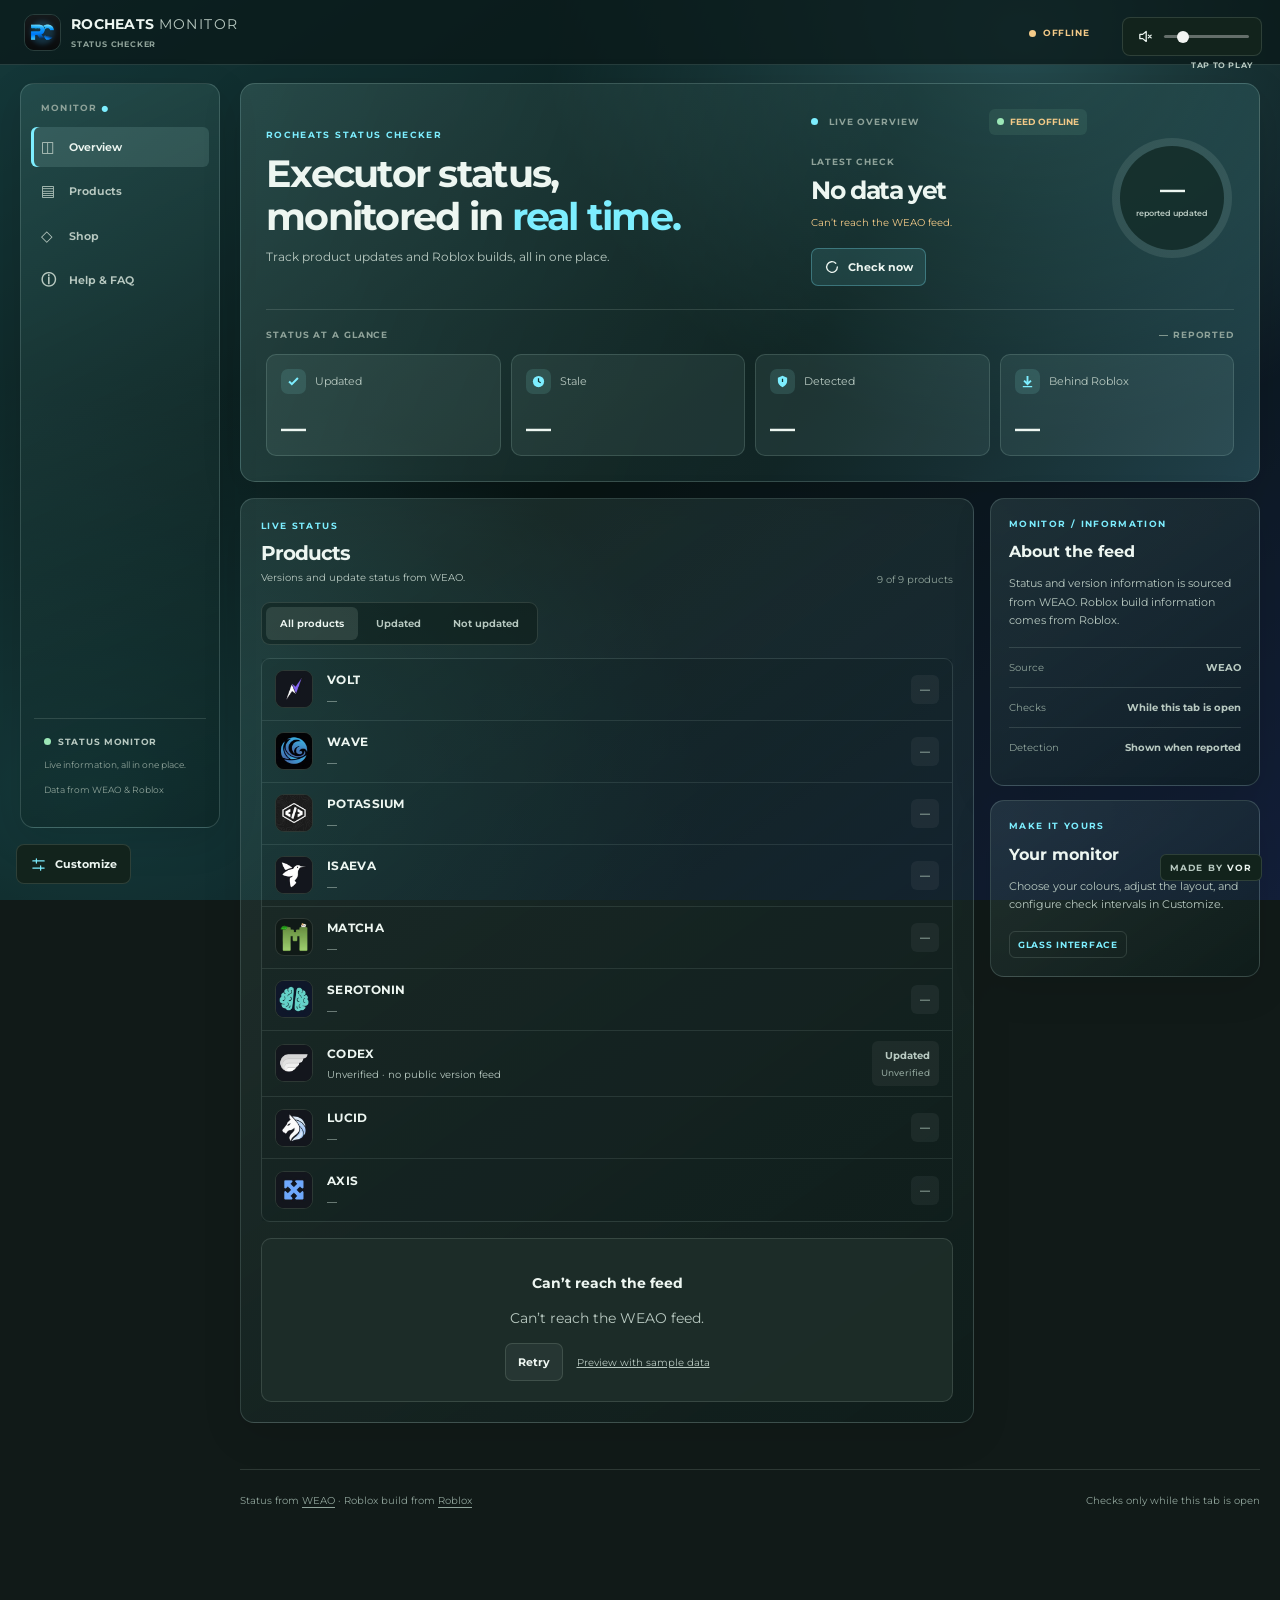
==== commit 1a4c6776: "Apply translucent monitor dashboard design" ====
--- a/index.html
+++ b/index.html
@@ -9,42 +9,41 @@
 <meta name="theme-color" content="#0b1111">
 <link rel="icon" href="assets/mark.png" type="image/png">
 <link rel="apple-touch-icon" href="assets/mark.png">
-<link rel="stylesheet" href="workspace.css?v=1">
+<link rel="stylesheet" href="workspace.css?v=2">
 </head>
 <body>
 <header class="titlebar">
   <div class="header-inner">
     <div class="brand"><img class="mark" src="assets/mark.png" alt="" width="38" height="38"><div><h1>RoCheats <span>Monitor</span></h1><p>STATUS CHECKER</p></div></div>
-    <nav class="site-nav" aria-label="Site sections"><div class="site-nav-inner">
-      <a href="#overview" aria-current="location">Overview</a>
-      <a href="#products">Products</a>
-      <a href="#shop">Shop</a>
-      <a href="#faq">FAQ</a>
-    </div></nav>
     <div class="header-actions"><span class="live" id="livePill"><i></i>LIVE</span></div>
   </div>
 </header>
+<div class="app-shell"><aside class="side-rail">    <nav class="site-nav" aria-label="Site sections"><p class="side-label">MONITOR <span>●</span></p><div class="site-nav-inner">
+      <a href="#overview" aria-current="location"><span aria-hidden="true">◫</span> Overview</a>
+      <a href="#products"><span aria-hidden="true">▤</span> Products</a>
+      <a href="#shop"><span aria-hidden="true">◇</span> Shop</a>
+      <a href="#faq"><span aria-hidden="true">ⓘ</span> Help & FAQ</a>
+    </div></nav>
+<div class="rail-note"><span class="rail-dot"></span><b>STATUS MONITOR</b><p>Live information, all in one place.</p><small>Data from WEAO & Roblox</small></div></aside>
 <main id="main">
   <section class="checker-section" id="overview" aria-label="Status checker">
-    <div class="signal-intro"><div><p class="signal-eyebrow">ROCHEATS STATUS CHECKER</p><h2>Overview</h2><p class="signal-description">A live summary of the products you follow.</p></div></div>
-  <section class="hero" id="hero" aria-label="Status overview">
-    <div class="meter-wrap" aria-hidden="true"><div class="status-meter" id="statusMeter"><div class="meter-center"><b id="statusMeterText">—</b><span>reported updated</span></div></div></div>
-    <div class="hero-primary">
-      <div class="hero-primary-top"><span class="hero-kicker"><span class="hero-kicker-mark"></span> STATUS</span><span class="hero-feed" id="heroFeed"><span class="hero-feed-dot"></span><span id="heroFeedText">CHECKING</span></span></div>
-      <div class="hero-primary-main"><p class="hero-overline">LATEST CHECK</p><h2 id="headline">Checking…</h2><p class="meta" id="meta">Reading the feed…</p></div>
-      <div class="hero-primary-bottom"><button class="btn btn-ghost hero-check" id="checkBtn"><svg class="spin" viewBox="0 0 24 24" width="16" height="16" aria-hidden="true" fill="none" stroke="currentColor" stroke-width="2" stroke-linecap="round"><path d="M20 12a8 8 0 1 1-2.4-5.7"/></svg><span>Check now</span></button><span class="hero-source">SOURCE <span aria-hidden="true">/</span> WEAO</span></div>
-    </div>
-    <div class="hero-breakdown">
-      <div class="breakdown-head"><span>SUMMARY</span><span id="heroReported">— REPORTED</span></div>
+    <div class="signal-intro hero-intro"><p class="signal-eyebrow">ROCHEATS STATUS CHECKER</p><h2>Executor status,<br>monitored in <span>real time.</span></h2><p class="signal-description">Track product updates and Roblox builds, all in one place.</p></div>
+    <section class="hero" id="hero" aria-label="Status overview">
+      <div class="hero-primary">
+        <div class="hero-primary-top"><span class="hero-kicker"><span class="hero-kicker-mark"></span> LIVE OVERVIEW</span><span class="hero-feed" id="heroFeed"><span class="hero-feed-dot"></span><span id="heroFeedText">CHECKING</span></span></div>
+        <div class="hero-primary-main"><p class="hero-overline">LATEST CHECK</p><h2 id="headline">Checking…</h2><p class="meta" id="meta">Reading the feed…</p></div>
+        <div class="hero-primary-bottom"><button class="btn btn-ghost hero-check" id="checkBtn"><svg class="spin" viewBox="0 0 24 24" width="16" height="16" aria-hidden="true" fill="none" stroke="currentColor" stroke-width="2" stroke-linecap="round"><path d="M20 12a8 8 0 1 1-2.4-5.7"/></svg><span>Check now</span></button><span class="hero-source">SOURCE / WEAO</span></div>
+      </div>
+      <div class="meter-wrap" aria-hidden="true"><div class="status-meter" id="statusMeter"><div class="meter-center"><b id="statusMeterText">—</b><span>reported updated</span></div></div></div>
+    </section>
+    <div class="hero-breakdown"><div class="breakdown-head"><span>STATUS AT A GLANCE</span><span id="heroReported">— REPORTED</span></div>
       <ul class="stats" id="stats">
         <li><span class="stat-label"><span class="metric-icon metric-up" aria-hidden="true"><svg viewBox="0 0 24 24"><path d="M9.3 18.5 3.8 13l2.3-2.3 3.2 3.2 8.6-8.6 2.3 2.3-10.9 10.9Z"/></svg></span>Updated</span><b>—</b></li>
         <li><span class="stat-label"><span class="metric-icon metric-stale" aria-hidden="true"><svg viewBox="0 0 24 24"><circle cx="12" cy="12" r="9"/><path class="icon-cut" d="M12 6.8V12l3.5 2.1"/></svg></span>Stale</span><b>—</b></li>
         <li><span class="stat-label"><span class="metric-icon metric-detected" aria-hidden="true"><svg viewBox="0 0 24 24"><path d="M12 2.7 4.6 5.8v5.5c0 4.3 2.7 7.8 7.4 10 4.7-2.2 7.4-5.7 7.4-10V5.8L12 2.7Z"/><path class="icon-cut" d="M12 7.4v5.2m0 3.2v.1"/></svg></span>Detected</span><b>—</b></li>
         <li><span class="stat-label"><span class="metric-icon metric-behind" aria-hidden="true"><svg viewBox="0 0 24 24"><path d="M10.5 3.2h3v9.3l3-3 2.1 2.1L12 18.2l-6.6-6.6 2.1-2.1 3 3V3.2ZM4.5 19.3h15v2h-15z"/></svg></span>Behind Roblox</span><b>—</b></li>
-      </ul>
-    </div>
+      </ul></div>
     <div class="rbx" id="rbx" hidden><span class="rbx-indicator"><i class="dot" id="rbxDot"></i><span class="caps">ROBLOX BUILD</span></span><b id="rbxVersion">—</b><span class="right" id="rbxCurrent">—</span></div>
-  </section>
   </section>
   <section class="products-section tracker-workspace" id="products" aria-label="Product tracker">
   <div class="list-heading"><div><p class="eyebrow">LIVE STATUS</p><h2>Products<span class="heading-dot" aria-hidden="true"></span></h2><p class="section-intro">Versions and update status from WEAO.</p></div><span class="count" id="count">9 of 9 products</span></div>
@@ -55,6 +54,10 @@
   <div class="empty" id="empty" hidden><p><b id="emptyTitle">Can’t reach the feed</b></p><p id="emptyBody">Check your connection and try again.</p><div class="empty-actions"><button class="btn btn-accent" id="retryBtn">Retry</button><a class="link" href="?demo=1">Preview with sample data</a></div></div>
   </div>
   </section>
+  <aside class="dashboard-aside" aria-label="Monitor information">
+    <section class="info-panel"><p class="eyebrow">MONITOR / INFORMATION</p><h3>About the feed</h3><p>Status and version information is sourced from WEAO. Roblox build information comes from Roblox.</p><div class="info-line"><span>Source</span><b>WEAO</b></div><div class="info-line"><span>Checks</span><b>While this tab is open</b></div><div class="info-line"><span>Detection</span><b>Shown when reported</b></div></section>
+    <section class="info-panel"><p class="eyebrow">MAKE IT YOURS</p><h3>Your monitor</h3><p>Choose your colours, adjust the layout, and configure check intervals in Customize.</p><span class="info-tag">GLASS INTERFACE</span></section>
+  </aside>
   <section id="shop" class="shop-section" aria-labelledby="shop-title">
     <div class="shop-heading"><div><p class="eyebrow accent">ROCHEATS</p><h2 id="shop-title">Shop<span class="accent">.</span></h2><p>Explore products on RoCheats.</p></div><span class="shop-index">ROCHEATS / STORE</span></div>
     <div class="shop-grid">
@@ -80,7 +83,7 @@
     <p class="faq-important"><strong>IMPORTANT:</strong> Please check the available information and requirements for your executor before purchasing.</p>
   </section>
   <footer class="foot"><span>Status from <a href="https://weao.xyz" target="_blank" rel="noopener">WEAO</a> · Roblox build from <a href="https://clientsettingscdn.roblox.com" target="_blank" rel="noopener">Roblox</a></span><span id="footNote">Checks only while this tab is open <span class="footer-dot" aria-hidden="true"></span></span></footer>
-</main>
+</main></div>
 <div class="scrim" id="scrim" hidden></div>
 <aside class="sheet" id="sheet" role="dialog" aria-modal="true" aria-labelledby="settingsTitle" hidden>
   <div class="sheet-head"><div><p class="eyebrow accent">MAKE IT YOURS</p><h2 id="settingsTitle">Customize</h2><p>Set the mood. Keep the clarity.</p></div><button class="icon-btn close" id="closeBtn" aria-label="Close settings"><svg viewBox="0 0 24 24" width="18" height="18" fill="none" stroke="currentColor" stroke-width="1.7" stroke-linecap="round"><path d="M6 6l12 12M18 6L6 18"/></svg></button></div>
@@ -99,6 +102,6 @@
 <button class="settings-trigger" id="settingsBtn" aria-label="Open settings" aria-expanded="false" aria-controls="sheet"><svg viewBox="0 0 24 24" aria-hidden="true" fill="none" stroke="currentColor" stroke-width="1.7" stroke-linecap="round"><path d="M4 7h16M4 17h16M9 4v6M15 14v6"/></svg><span>Customize</span></button>
 <div class="maker-credit">MADE BY <strong>VOR</strong></div>
 <div class="toast" id="toast" role="status" aria-live="polite"></div>
-<script src="app.js?v=38"></script>
+<script src="app.js?v=39"></script>
 </body>
 </html>
--- a/workspace.css
+++ b/workspace.css
@@ -33,3 +33,15 @@
 @media(max-width:800px){.titlebar{padding:12px 16px 0}.header-inner{min-height:0;padding:0;flex-wrap:wrap;gap:0}.brand .mark{width:34px;height:34px}.site-nav{flex-basis:100%;margin-top:15px}.site-nav-inner{width:100%;gap:3px}.site-nav a{flex:1;min-width:0;padding:9px 4px;font-size:10px}.hero{grid-template-columns:180px minmax(0,1fr);gap:26px}.status-meter{width:165px;height:165px}.meter-center{width:145px;height:145px}.meter-center b{font-size:33px}.hero-breakdown{margin-top:25px}.rows{grid-template-columns:1fr}}
 @media(max-width:600px){main{min-height:calc(100vh - 100px);padding:38px 16px 70px}.brand .mark{width:32px;height:32px}.brand h1{font-size:11px}.brand p{font-size:7px}.signal-eyebrow{font-size:8px}.signal-intro,.list-heading,.shop-heading,.faq-heading{margin-bottom:23px}.signal-intro h2,.list-heading h2,.shop-heading h2,.faq-heading h2{font-size:27px}.signal-description,.section-intro,.shop-heading p:not(.eyebrow),.faq-heading p:not(.eyebrow){font-size:11px}.hero{grid-template-columns:1fr;gap:0;padding:21px 19px;border-radius:14px}.meter-wrap{grid-column:1;grid-row:1;margin:3px 0 23px}.status-meter{width:155px;height:155px}.meter-center{width:135px;height:135px}.meter-center b{font-size:31px}.hero-primary{grid-column:1;grid-row:2}.hero h2{font-size:27px}.hero-primary-main{padding:20px 0}.hero-breakdown{grid-column:1;grid-row:3;margin-top:23px;padding-top:18px}.hero .stats{grid-template-columns:repeat(2,minmax(0,1fr));row-gap:18px;margin-top:17px}.stats li{padding-left:12px}.stats li:nth-child(3){padding-left:0;border-left:0}.stats li b{font-size:22px}.rbx{grid-column:1;grid-row:4;margin-top:20px;padding:12px;flex-wrap:wrap}.rbx .right{flex-basis:100%;margin-left:15px}.chips{display:flex;width:100%}.chip{flex:1;padding:0 5px}.row{grid-template-columns:36px minmax(0,1fr) auto;gap:10px;min-height:70px;padding:11px}.tile{width:36px;height:36px}.name{font-size:11px}.state{padding:6px 8px;font-size:9px}.shop-grid{grid-template-columns:1fr;gap:8px}.shop-card{display:grid;grid-template-columns:42px minmax(0,1fr);column-gap:12px;min-height:0;padding:16px}.shop-card-top{grid-column:1/-1}.shop-logo{grid-column:1;grid-row:2;width:42px;height:42px;margin-top:14px}.shop-copy{grid-column:2;grid-row:2;align-self:center;margin-top:14px}.shop-copy h3{margin:0 0 4px;font-size:16px}.shop-price,.shop-link{grid-column:1/-1}.shop-price{margin-top:15px;padding:12px 0}.faq-grid{grid-template-columns:1fr;gap:8px}.faq-question{font-size:11px}.settings-trigger{left:max(12px,env(safe-area-inset-left));bottom:max(12px,env(safe-area-inset-bottom));padding:0 11px}.music-control{top:max(15px,env(safe-area-inset-top));right:max(12px,env(safe-area-inset-right));min-height:36px;padding:0 10px}.music-control input[type=range]{width:65px}.maker-credit{right:max(12px,env(safe-area-inset-right));bottom:max(15px,env(safe-area-inset-bottom))}.sheet-head{padding:20px}.settings-section{margin:12px 14px 0;padding:16px}.foot{margin-top:50px}}
 @media(max-width:360px){.hero h2{font-size:25px}.hero-feed{font-size:8px}.row{grid-template-columns:32px minmax(0,1fr) auto;gap:9px}.tile{width:32px;height:32px}.chip{font-size:9px}}
+
+/* Translucent monitor dashboard */
+body::before{background:var(--scene-image,none),radial-gradient(ellipse at 80% 4%,color-mix(in srgb,var(--accent) 48%,transparent),transparent 33%),radial-gradient(ellipse at 7% 88%,var(--scene-a),transparent 37%),linear-gradient(145deg,var(--scene-a),#0b1818 50%,var(--scene-b));background-size:cover;background-position:center}
+body::after{background:rgba(6,17,16,.48)}
+.titlebar{background:rgba(10,25,24,.75);border-color:rgba(179,226,220,.16)}
+.header-inner{max-width:none;min-height:64px;padding:0 190px 0 24px;justify-content:flex-start}.brand h1{font-size:14px;letter-spacing:.02em;text-transform:uppercase}.brand h1 span{font-weight:400;letter-spacing:.1em}.header-actions{display:block;margin-left:auto}.app-shell{position:relative;z-index:1;max-width:1700px;margin:auto;display:grid;grid-template-columns:200px minmax(0,1fr);gap:20px;padding:18px 20px 60px}.side-rail{position:sticky;top:18px;align-self:start;min-height:calc(100vh - 155px);padding:15px 10px;display:flex;flex-direction:column;border:1px solid rgba(210,246,239,.17);border-radius:14px;background:linear-gradient(155deg,rgba(130,208,198,.14),rgba(8,26,24,.36));box-shadow:0 12px 40px rgba(0,0,0,.12)}.side-label{margin:2px 10px 12px;font-size:9px;font-weight:700;letter-spacing:.13em;color:var(--text3)}.side-label span{color:var(--accent);font-size:8px}.site-nav-inner{display:grid;gap:4px;padding:0;border:0;background:none}.site-nav a{text-align:left;padding:12px 10px;font-size:11px;min-width:0}.site-nav a span{display:inline-block;width:25px;color:var(--text2);font-size:15px;line-height:1;vertical-align:-1px}.site-nav a[aria-current="page"]{background:rgba(181,238,228,.13);box-shadow:inset 3px 0 var(--accent)}.rail-note{margin:auto 3px 0;padding:16px 10px;border-top:1px solid var(--line);color:var(--text3);font-size:9px}.rail-dot{display:inline-block;width:7px;height:7px;margin-right:7px;background:var(--green);border-radius:50%}.rail-note b{color:var(--text2);font-size:9px;letter-spacing:.08em}.rail-note p{line-height:1.6;margin:10px 0}.rail-note small{font-size:9px}
+main{max-width:none;min-width:0;min-height:calc(100vh - 100px);margin:0;padding:0;display:grid;grid-template-columns:minmax(0,1fr) minmax(220px,270px);gap:16px;align-content:start}.checker-section{grid-column:1/-1;display:grid;grid-template-columns:minmax(0,1.1fr) minmax(320px,.9fr);column-gap:28px;border-radius:15px;border:1px solid rgba(210,246,239,.18);background:linear-gradient(110deg,rgba(142,197,186,.18),rgba(27,57,55,.44) 58%,color-mix(in srgb,var(--accent) 15%,rgba(24,52,51,.35)));box-shadow:0 12px 40px rgba(0,0,0,.12);padding:25px}.signal-intro{display:block;align-self:center;margin:0}.signal-intro h2{font-size:clamp(25px,3vw,40px);letter-spacing:-.045em;line-height:1.12}.signal-intro h2 span{color:var(--accent)}.signal-description{max-width:430px}.hero{display:grid;grid-template-columns:minmax(0,1fr) 125px;gap:22px;padding:0;border:0;border-radius:0;background:none;box-shadow:none}.hero-primary{grid-column:1;grid-row:1}.hero-primary-main{padding:20px 0 17px}.hero h2{font-size:25px}.hero-source{display:none}.hero-feed{white-space:nowrap}.meter-wrap{grid-column:2;grid-row:1}.status-meter{width:120px;height:120px}.meter-center{width:104px;height:104px;background:rgba(20,45,42,.92)}.meter-center b{font-size:25px}.meter-center span{font-size:8px}.hero-breakdown{grid-column:1/-1;grid-row:2;margin:23px 0 0;padding:18px 0 0;border-top:1px solid var(--line)}.stats{display:grid;grid-template-columns:repeat(4,minmax(0,1fr));gap:10px;margin:12px 0 0;padding:0;list-style:none}.stats li,.stats li:first-child{min-height:102px;display:flex;flex-direction:column;justify-content:space-between;gap:14px;padding:14px;border:1px solid rgba(209,243,231,.15);border-radius:10px;background:rgba(186,236,223,.08)}.stats li b{font-size:25px}.stat-label{font-size:11px;color:var(--text2)}.metric-icon{display:grid;place-items:center;width:25px;height:25px;margin-right:3px;border-radius:7px;background:rgba(130,222,214,.15)}.metric-icon svg{width:15px;height:15px;fill:var(--accent)}.metric-icon .icon-cut{stroke:#14332e;fill:none;stroke-width:2}.rbx{grid-column:1/-1;grid-row:3;margin-top:12px;background:rgba(2,18,16,.25)}
+.products-section,.info-panel,.shop-card,.faq-card{border:1px solid rgba(210,246,239,.17);background:linear-gradient(145deg,rgba(157,214,204,.13),rgba(13,31,29,.53));box-shadow:0 12px 40px rgba(0,0,0,.1)}.products-section{min-width:0;border-radius:14px;padding:20px}.list-heading{margin:0 0 15px}.list-heading h2{font-size:20px}.section-intro{font-size:10px;margin-top:5px}.toolbar{margin-bottom:13px}.rows{display:grid;grid-template-columns:1fr;gap:0;border:1px solid rgba(211,245,237,.12);border-radius:9px}.row{min-height:62px;padding:10px 13px;border:0;border-bottom:1px solid rgba(211,245,237,.10);border-radius:0;background:rgba(6,23,21,.12);grid-template-columns:38px minmax(0,1fr) auto}.row:last-child{border-bottom:0}.tile{width:38px;height:38px}.dashboard-aside{display:grid;gap:14px;align-content:start;min-width:0}.info-panel{padding:18px;border-radius:14px}.info-panel h3{margin:0;font-size:16px}.info-panel p:not(.eyebrow){color:var(--text2);font-size:11px;line-height:1.7;margin:10px 0 17px}.info-line{display:flex;justify-content:space-between;gap:12px;padding:12px 0;border-top:1px solid var(--line);font-size:10px;color:var(--text3)}.info-line b{color:var(--text2);font-size:10px;text-align:right}.info-tag{display:inline-block;padding:6px 8px;border:1px solid var(--line);border-radius:6px;color:var(--accent);font-size:9px;letter-spacing:.08em;font-weight:700}.shop-section,.faq-section{grid-column:1/-1;padding:22px;border:1px solid var(--line);border-radius:14px;background:rgba(129,185,172,.08)}.foot{grid-column:1/-1;margin-top:30px}.shop-card,.faq-card{background:rgba(158,215,205,.10)}
+[data-theme="flat"] .checker-section,[data-theme="flat"] .products-section,[data-theme="flat"] .info-panel,[data-theme="flat"] .side-rail{background:#1a2b27;box-shadow:none}[data-theme="flat"] .row{background:var(--surface)}
+@media(max-width:1100px){.app-shell{grid-template-columns:170px minmax(0,1fr);gap:14px}.checker-section{grid-template-columns:1fr}.signal-intro{margin-bottom:22px}.hero{grid-column:1;grid-row:2;grid-template-columns:minmax(0,1fr) 120px}.hero-breakdown{grid-row:3}.rbx{grid-row:4}}
+@media(max-width:800px){.titlebar{padding:0}.header-inner{min-height:62px;padding:0 165px 0 16px;flex-wrap:nowrap}.brand .mark{width:34px;height:34px}.header-actions{display:none}.app-shell{display:block;padding:12px 14px 75px}.side-rail{position:relative;top:auto;min-height:0;padding:5px;margin-bottom:12px;border-radius:10px}.side-label,.rail-note{display:none}.site-nav{width:100%;margin:0}.site-nav-inner{display:flex;width:100%;gap:3px}.site-nav a{flex:1;text-align:center;padding:9px 4px;font-size:10px}.site-nav a span{display:none}main{display:grid;grid-template-columns:minmax(0,1fr) 220px;gap:12px}.checker-section{padding:20px}.dashboard-aside{gap:12px}.products-section{padding:16px}.shop-section,.faq-section{padding:18px}.foot{margin-top:24px}}
+@media(max-width:600px){.header-inner{min-height:62px}.brand h1{font-size:11px}.brand p{font-size:7px}.app-shell{padding:10px 12px 75px}.site-nav a{font-size:9px}.site-nav a[aria-current="page"]{box-shadow:inset 0 -2px var(--accent)}main{display:flex;flex-direction:column;min-height:0;gap:12px}.checker-section{display:grid;padding:19px 16px}.signal-intro{margin:0 0 22px}.signal-intro h2{font-size:27px}.signal-description{font-size:11px}.hero{grid-template-columns:minmax(0,1fr) 88px;gap:10px;padding:0}.hero-primary{grid-column:1;grid-row:1}.hero-primary-top{align-items:start;flex-direction:column;gap:9px}.hero-primary-main{padding:12px 0}.hero h2{font-size:20px}.meta{font-size:9px}.hero-primary-bottom{justify-content:flex-start}.hero-check{min-height:34px}.meter-wrap{grid-column:2;grid-row:1;margin:0}.status-meter{width:88px;height:88px}.meter-center{width:76px;height:76px}.meter-center b{font-size:21px}.meter-center span{font-size:7px}.hero-breakdown{margin-top:18px;padding-top:15px}.stats{grid-template-columns:repeat(2,minmax(0,1fr));gap:8px;margin-top:10px}.stats li,.stats li:first-child,.stats li:nth-child(3){min-height:83px;padding:10px;border:1px solid rgba(209,243,231,.15);gap:9px}.stats li b{font-size:21px}.stat-label{font-size:10px}.metric-icon{width:22px;height:22px}.rbx{margin-top:10px;flex-wrap:wrap}.rbx .right{flex-basis:100%;margin-left:15px}.products-section{padding:15px}.list-heading{margin-bottom:14px}.list-heading h2{font-size:19px}.chips{display:flex;width:100%}.chip{flex:1}.row{grid-template-columns:34px minmax(0,1fr) auto;gap:9px;padding:10px}.tile{width:34px;height:34px}.dashboard-aside{grid-template-columns:1fr}.info-panel{padding:16px}.shop-section,.faq-section{padding:16px}.foot{margin-top:20px}}
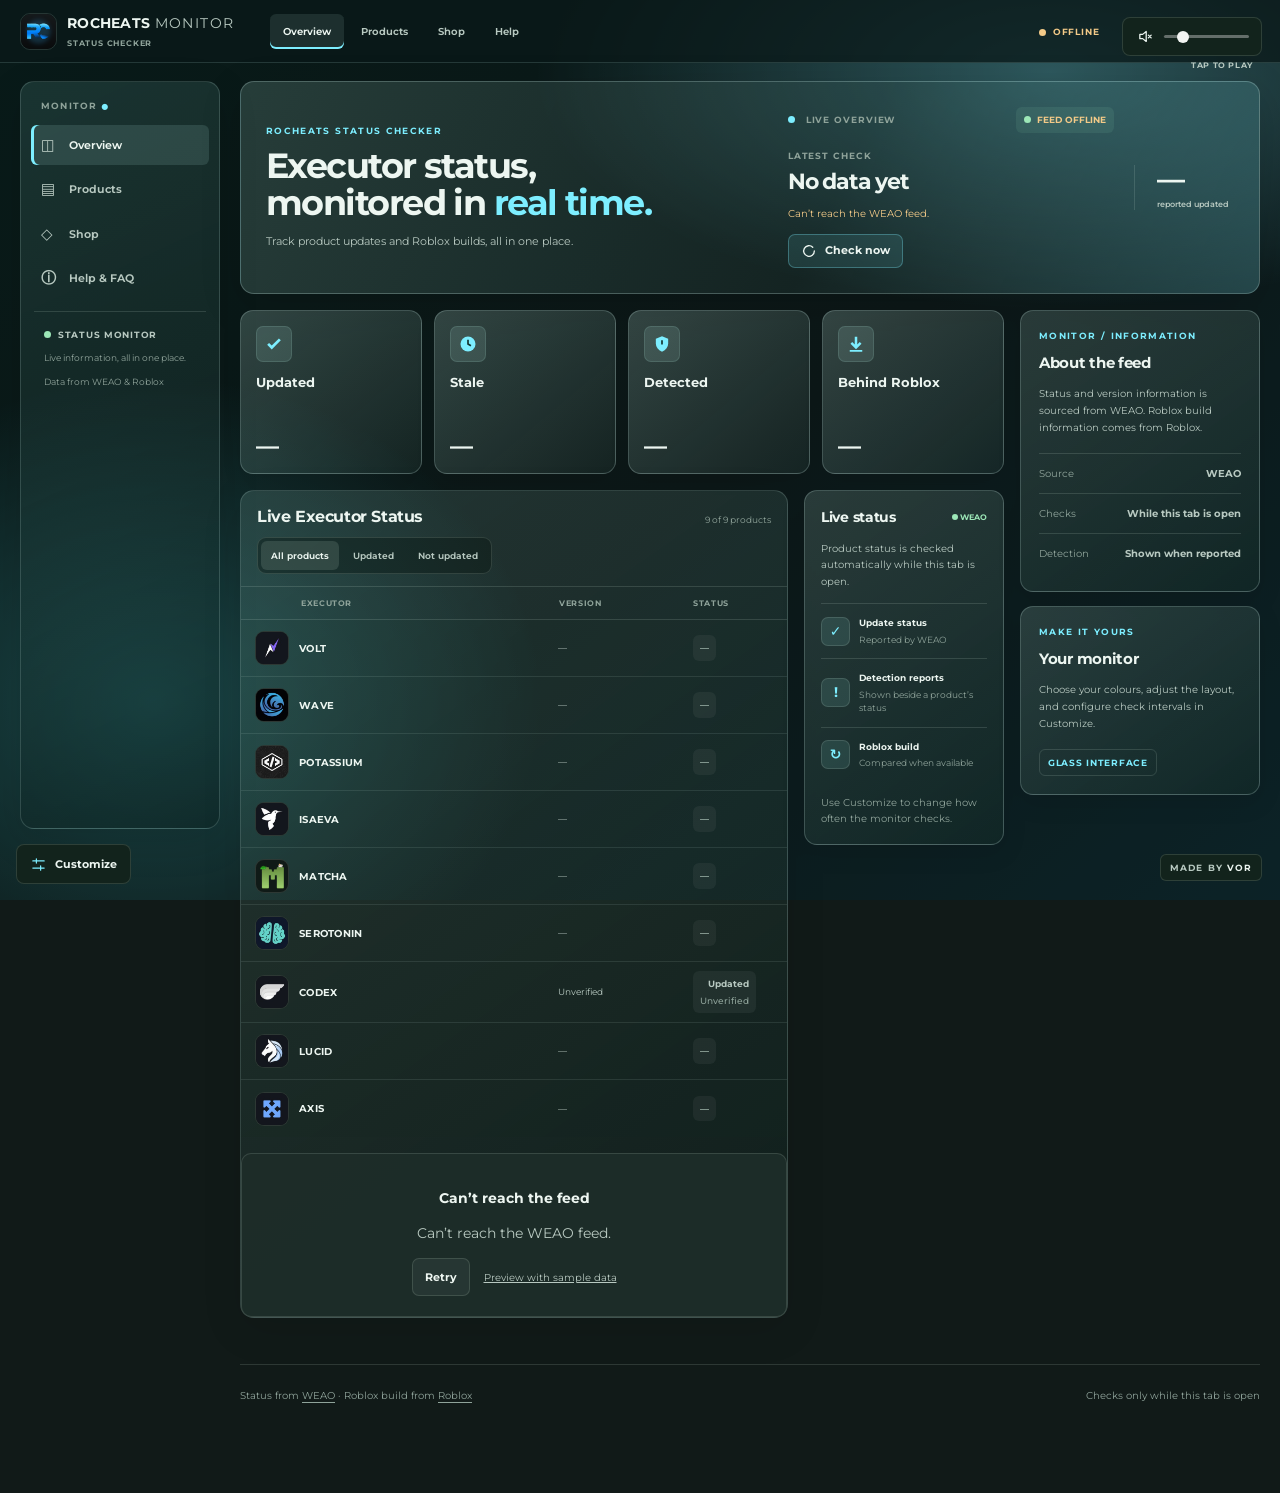
==== commit ed6311c4: "Match monitor layout to selected glass concept" ====
--- a/index.html
+++ b/index.html
@@ -9,12 +9,13 @@
 <meta name="theme-color" content="#0b1111">
 <link rel="icon" href="assets/mark.png" type="image/png">
 <link rel="apple-touch-icon" href="assets/mark.png">
-<link rel="stylesheet" href="workspace.css?v=2">
+<link rel="stylesheet" href="workspace.css?v=3">
 </head>
 <body>
 <header class="titlebar">
   <div class="header-inner">
     <div class="brand"><img class="mark" src="assets/mark.png" alt="" width="38" height="38"><div><h1>RoCheats <span>Monitor</span></h1><p>STATUS CHECKER</p></div></div>
+    <nav class="top-nav" aria-label="Main navigation"><a href="#overview" aria-current="page">Overview</a><a href="#products">Products</a><a href="#shop">Shop</a><a href="#faq">Help</a></nav>
     <div class="header-actions"><span class="live" id="livePill"><i></i>LIVE</span></div>
   </div>
 </header>
@@ -24,10 +25,11 @@
       <a href="#shop"><span aria-hidden="true">◇</span> Shop</a>
       <a href="#faq"><span aria-hidden="true">ⓘ</span> Help & FAQ</a>
     </div></nav>
+    <div class="rbx" id="rbx" hidden><span class="rbx-indicator"><i class="dot" id="rbxDot"></i><span class="caps">ROBLOX BUILD</span></span><b id="rbxVersion">—</b><span class="right" id="rbxCurrent">—</span></div>
 <div class="rail-note"><span class="rail-dot"></span><b>STATUS MONITOR</b><p>Live information, all in one place.</p><small>Data from WEAO & Roblox</small></div></aside>
 <main id="main">
   <section class="checker-section" id="overview" aria-label="Status checker">
-    <div class="signal-intro hero-intro"><p class="signal-eyebrow">ROCHEATS STATUS CHECKER</p><h2>Executor status,<br>monitored in <span>real time.</span></h2><p class="signal-description">Track product updates and Roblox builds, all in one place.</p></div>
+    <div class="hero-banner"><div class="signal-intro hero-intro"><p class="signal-eyebrow">ROCHEATS STATUS CHECKER</p><h2>Executor status,<br>monitored in <span>real time.</span></h2><p class="signal-description">Track product updates and Roblox builds, all in one place.</p></div>
     <section class="hero" id="hero" aria-label="Status overview">
       <div class="hero-primary">
         <div class="hero-primary-top"><span class="hero-kicker"><span class="hero-kicker-mark"></span> LIVE OVERVIEW</span><span class="hero-feed" id="heroFeed"><span class="hero-feed-dot"></span><span id="heroFeedText">CHECKING</span></span></div>
@@ -35,7 +37,7 @@
         <div class="hero-primary-bottom"><button class="btn btn-ghost hero-check" id="checkBtn"><svg class="spin" viewBox="0 0 24 24" width="16" height="16" aria-hidden="true" fill="none" stroke="currentColor" stroke-width="2" stroke-linecap="round"><path d="M20 12a8 8 0 1 1-2.4-5.7"/></svg><span>Check now</span></button><span class="hero-source">SOURCE / WEAO</span></div>
       </div>
       <div class="meter-wrap" aria-hidden="true"><div class="status-meter" id="statusMeter"><div class="meter-center"><b id="statusMeterText">—</b><span>reported updated</span></div></div></div>
-    </section>
+    </section></div>
     <div class="hero-breakdown"><div class="breakdown-head"><span>STATUS AT A GLANCE</span><span id="heroReported">— REPORTED</span></div>
       <ul class="stats" id="stats">
         <li><span class="stat-label"><span class="metric-icon metric-up" aria-hidden="true"><svg viewBox="0 0 24 24"><path d="M9.3 18.5 3.8 13l2.3-2.3 3.2 3.2 8.6-8.6 2.3 2.3-10.9 10.9Z"/></svg></span>Updated</span><b>—</b></li>
@@ -43,17 +45,18 @@
         <li><span class="stat-label"><span class="metric-icon metric-detected" aria-hidden="true"><svg viewBox="0 0 24 24"><path d="M12 2.7 4.6 5.8v5.5c0 4.3 2.7 7.8 7.4 10 4.7-2.2 7.4-5.7 7.4-10V5.8L12 2.7Z"/><path class="icon-cut" d="M12 7.4v5.2m0 3.2v.1"/></svg></span>Detected</span><b>—</b></li>
         <li><span class="stat-label"><span class="metric-icon metric-behind" aria-hidden="true"><svg viewBox="0 0 24 24"><path d="M10.5 3.2h3v9.3l3-3 2.1 2.1L12 18.2l-6.6-6.6 2.1-2.1 3 3V3.2ZM4.5 19.3h15v2h-15z"/></svg></span>Behind Roblox</span><b>—</b></li>
       </ul></div>
-    <div class="rbx" id="rbx" hidden><span class="rbx-indicator"><i class="dot" id="rbxDot"></i><span class="caps">ROBLOX BUILD</span></span><b id="rbxVersion">—</b><span class="right" id="rbxCurrent">—</span></div>
+
   </section>
   <section class="products-section tracker-workspace" id="products" aria-label="Product tracker">
-  <div class="list-heading"><div><p class="eyebrow">LIVE STATUS</p><h2>Products<span class="heading-dot" aria-hidden="true"></span></h2><p class="section-intro">Versions and update status from WEAO.</p></div><span class="count" id="count">9 of 9 products</span></div>
+  <div class="list-heading"><div><p class="eyebrow">LIVE STATUS</p><h2>Live Executor Status<span class="heading-dot" aria-hidden="true"></span></h2><p class="section-intro">Versions and update status from WEAO.</p></div><span class="count" id="count">9 of 9 products</span></div>
   <div class="tracker-content">
   <div class="toolbar"><div class="chips" role="tablist" aria-label="Filter products"><button role="tab" aria-selected="true" class="chip is-on" data-filter="0">All products</button><button role="tab" aria-selected="false" class="chip" data-filter="1">Updated</button><button role="tab" aria-selected="false" class="chip" data-filter="2">Not updated</button></div><span class="toolbar-note">DATA FROM WEAO <span>↗</span></span></div>
-  <div class="tracker-labels" aria-hidden="true"><span>PRODUCT <i>/</i> VERSION</span><span>UPDATE STATUS</span></div>
+  <div class="tracker-labels" aria-hidden="true"><span>EXECUTOR</span><span>VERSION</span><span>ROBLOX BUILD</span><span>STATUS</span></div>
   <ul class="rows" id="rows" aria-live="polite"></ul>
   <div class="empty" id="empty" hidden><p><b id="emptyTitle">Can’t reach the feed</b></p><p id="emptyBody">Check your connection and try again.</p><div class="empty-actions"><button class="btn btn-accent" id="retryBtn">Retry</button><a class="link" href="?demo=1">Preview with sample data</a></div></div>
   </div>
   </section>
+  <section class="monitor-side"><div class="monitor-side-head"><h3>Live status</h3><span><i></i> WEAO</span></div><p>Product status is checked automatically while this tab is open.</p><div class="monitor-side-line"><span class="side-icon">✓</span><div><b>Update status</b><small>Reported by WEAO</small></div></div><div class="monitor-side-line"><span class="side-icon">!</span><div><b>Detection reports</b><small>Shown beside a product’s status</small></div></div><div class="monitor-side-line"><span class="side-icon">↻</span><div><b>Roblox build</b><small>Compared when available</small></div></div><p class="monitor-side-note">Use Customize to change how often the monitor checks.</p></section>
   <aside class="dashboard-aside" aria-label="Monitor information">
     <section class="info-panel"><p class="eyebrow">MONITOR / INFORMATION</p><h3>About the feed</h3><p>Status and version information is sourced from WEAO. Roblox build information comes from Roblox.</p><div class="info-line"><span>Source</span><b>WEAO</b></div><div class="info-line"><span>Checks</span><b>While this tab is open</b></div><div class="info-line"><span>Detection</span><b>Shown when reported</b></div></section>
     <section class="info-panel"><p class="eyebrow">MAKE IT YOURS</p><h3>Your monitor</h3><p>Choose your colours, adjust the layout, and configure check intervals in Customize.</p><span class="info-tag">GLASS INTERFACE</span></section>
@@ -102,6 +105,6 @@
 <button class="settings-trigger" id="settingsBtn" aria-label="Open settings" aria-expanded="false" aria-controls="sheet"><svg viewBox="0 0 24 24" aria-hidden="true" fill="none" stroke="currentColor" stroke-width="1.7" stroke-linecap="round"><path d="M4 7h16M4 17h16M9 4v6M15 14v6"/></svg><span>Customize</span></button>
 <div class="maker-credit">MADE BY <strong>VOR</strong></div>
 <div class="toast" id="toast" role="status" aria-live="polite"></div>
-<script src="app.js?v=39"></script>
+<script src="app.js?v=40"></script>
 </body>
 </html>
--- a/workspace.css
+++ b/workspace.css
@@ -45,3 +45,16 @@
 @media(max-width:1100px){.app-shell{grid-template-columns:170px minmax(0,1fr);gap:14px}.checker-section{grid-template-columns:1fr}.signal-intro{margin-bottom:22px}.hero{grid-column:1;grid-row:2;grid-template-columns:minmax(0,1fr) 120px}.hero-breakdown{grid-row:3}.rbx{grid-row:4}}
 @media(max-width:800px){.titlebar{padding:0}.header-inner{min-height:62px;padding:0 165px 0 16px;flex-wrap:nowrap}.brand .mark{width:34px;height:34px}.header-actions{display:none}.app-shell{display:block;padding:12px 14px 75px}.side-rail{position:relative;top:auto;min-height:0;padding:5px;margin-bottom:12px;border-radius:10px}.side-label,.rail-note{display:none}.site-nav{width:100%;margin:0}.site-nav-inner{display:flex;width:100%;gap:3px}.site-nav a{flex:1;text-align:center;padding:9px 4px;font-size:10px}.site-nav a span{display:none}main{display:grid;grid-template-columns:minmax(0,1fr) 220px;gap:12px}.checker-section{padding:20px}.dashboard-aside{gap:12px}.products-section{padding:16px}.shop-section,.faq-section{padding:18px}.foot{margin-top:24px}}
 @media(max-width:600px){.header-inner{min-height:62px}.brand h1{font-size:11px}.brand p{font-size:7px}.app-shell{padding:10px 12px 75px}.site-nav a{font-size:9px}.site-nav a[aria-current="page"]{box-shadow:inset 0 -2px var(--accent)}main{display:flex;flex-direction:column;min-height:0;gap:12px}.checker-section{display:grid;padding:19px 16px}.signal-intro{margin:0 0 22px}.signal-intro h2{font-size:27px}.signal-description{font-size:11px}.hero{grid-template-columns:minmax(0,1fr) 88px;gap:10px;padding:0}.hero-primary{grid-column:1;grid-row:1}.hero-primary-top{align-items:start;flex-direction:column;gap:9px}.hero-primary-main{padding:12px 0}.hero h2{font-size:20px}.meta{font-size:9px}.hero-primary-bottom{justify-content:flex-start}.hero-check{min-height:34px}.meter-wrap{grid-column:2;grid-row:1;margin:0}.status-meter{width:88px;height:88px}.meter-center{width:76px;height:76px}.meter-center b{font-size:21px}.meter-center span{font-size:7px}.hero-breakdown{margin-top:18px;padding-top:15px}.stats{grid-template-columns:repeat(2,minmax(0,1fr));gap:8px;margin-top:10px}.stats li,.stats li:first-child,.stats li:nth-child(3){min-height:83px;padding:10px;border:1px solid rgba(209,243,231,.15);gap:9px}.stats li b{font-size:21px}.stat-label{font-size:10px}.metric-icon{width:22px;height:22px}.rbx{margin-top:10px;flex-wrap:wrap}.rbx .right{flex-basis:100%;margin-left:15px}.products-section{padding:15px}.list-heading{margin-bottom:14px}.list-heading h2{font-size:19px}.chips{display:flex;width:100%}.chip{flex:1}.row{grid-template-columns:34px minmax(0,1fr) auto;gap:9px;padding:10px}.tile{width:34px;height:34px}.dashboard-aside{grid-template-columns:1fr}.info-panel{padding:16px}.shop-section,.faq-section{padding:16px}.foot{margin-top:20px}}
+
+/* Layout follows the selected dashboard concept: top navigation, translucent
+   hero, separate metric tiles, a real status table and independent side panels. */
+body::before{background:var(--scene-image,none),radial-gradient(ellipse 55% 36% at 82% 8%,color-mix(in srgb,var(--accent) 46%,transparent),transparent 73%),radial-gradient(ellipse 42% 50% at 12% 78%,color-mix(in srgb,var(--scene-a) 90%,#40b59c),transparent 72%),linear-gradient(140deg,#0b211f 0%,#111d1d 55%,#102d34 100%);background-size:cover;background-position:center}body::after{background:rgba(6,14,14,.33)}
+.header-inner{min-height:62px;padding:0 180px 0 20px;gap:30px}.brand{min-width:220px}.brand h1{white-space:nowrap}.top-nav{display:flex;align-items:center;gap:4px}.top-nav a{color:var(--text2);text-decoration:none;font-size:10px;font-weight:650;padding:10px 13px;border-radius:6px;white-space:nowrap}.top-nav a:hover,.top-nav a[aria-current=page]{color:var(--text);background:rgba(186,238,226,.11)}.top-nav a[aria-current=page]{box-shadow:inset 0 -2px var(--accent)}.header-actions{margin-left:auto}.app-shell{grid-template-columns:200px minmax(0,1fr);gap:20px;padding:18px 20px 55px}.side-rail{min-height:calc(100vh - 152px)}.rail-note{margin:12px 3px 0}.side-rail .rbx{margin:auto 3px 0;display:flex;align-items:flex-start;flex-direction:column;gap:8px;padding:14px;background:rgba(188,235,225,.09);border:1px solid var(--line);border-radius:10px}.side-rail .rbx b{font-family:var(--ui);font-size:16px;font-weight:700}.side-rail .rbx .right{margin:0;color:var(--text2);font-size:9px}.side-rail .rbx .right.is-behind{color:var(--amber)}
+main{grid-template-columns:minmax(0,1fr) minmax(190px,220px) minmax(230px,270px);grid-template-rows:auto auto auto;gap:16px;align-items:start}.checker-section{display:contents}.hero-banner{grid-column:1/-1;grid-row:1;min-width:0;min-height:183px;display:grid;grid-template-columns:minmax(300px,1fr) minmax(390px,.95fr);align-items:center;gap:26px;padding:25px;border:1px solid rgba(218,250,244,.24);border-radius:14px;background:linear-gradient(115deg,rgba(163,213,202,.19),rgba(55,85,79,.20) 58%,color-mix(in srgb,var(--accent) 17%,rgba(48,78,76,.18)));box-shadow:0 12px 40px rgba(0,0,0,.15)}.signal-intro{margin:0}.signal-intro h2{font-size:clamp(27px,2.7vw,39px);line-height:1.09}.signal-description{font-size:11px}.hero{grid-column:auto;grid-row:auto;grid-template-columns:minmax(0,1fr) 100px;gap:20px}.hero-primary-main{padding:16px 0 12px}.hero h2{font-size:22px}.hero-primary-top{gap:8px}.hero-feed{font-size:9px}.hero-check{min-height:34px}.meter-wrap{grid-column:2;grid-row:1;border-left:1px solid var(--line);padding-left:17px}.status-meter{display:block;width:auto;height:auto;background:none;border-radius:0}.meter-center{display:flex;align-items:flex-start;justify-content:center;width:auto;height:auto;background:none;border-radius:0}.meter-center b{font-size:28px}.meter-center span{font-size:8px}.hero-breakdown{grid-column:1/3;grid-row:2;margin:0;padding:0;border:0}.breakdown-head{display:none}.stats{grid-template-columns:repeat(4,minmax(0,1fr));gap:12px;margin:0}.stats li,.stats li:first-child{min-height:164px;padding:15px;border:1px solid rgba(218,250,244,.22);border-radius:13px;background:linear-gradient(140deg,rgba(181,219,210,.23),rgba(81,120,110,.13));box-shadow:0 8px 20px rgba(0,0,0,.08);justify-content:space-between;gap:12px}.stat-label{flex-direction:column;align-items:flex-start;gap:12px;color:var(--text);font-size:15px;font-weight:700}.metric-icon{width:36px;height:36px;margin:0;border:1px solid rgba(186,242,232,.13);background:rgba(185,239,229,.13)}.metric-icon svg{width:20px;height:20px}.stats li b{font-size:23px;color:var(--text)}
+.products-section{grid-column:1;grid-row:3;padding:0;overflow:visible;border-radius:14px;background:linear-gradient(145deg,rgba(153,203,192,.17),rgba(14,34,30,.46))}.list-heading{padding:17px 16px 0;margin:0 0 11px}.list-heading .eyebrow{display:none}.list-heading h2{font-size:16px;letter-spacing:-.025em}.section-intro{display:none}.count{font-size:9px}.toolbar{padding:0 16px;margin:0 0 12px}.chips{padding:3px}.chip{height:29px;padding:0 10px;font-size:9px}.tracker-labels{display:grid;grid-template-columns:minmax(0,1fr) minmax(65px,.55fr) minmax(65px,.55fr) 80px;gap:10px;padding:10px 14px 10px 60px;border-top:1px solid var(--line);border-bottom:1px solid var(--line);font-size:8px;font-weight:700;letter-spacing:.08em;color:var(--text3)}.rows{border:0;border-radius:0}.row{grid-template-columns:34px minmax(0,1fr) minmax(65px,.55fr) minmax(65px,.55fr) 80px;gap:10px;min-height:57px;padding:9px 14px;background:rgba(15,40,35,.08)}.tile{width:34px;height:34px}.name{font-size:10px}.row .sub{display:none}.table-version,.table-build{font-size:9px;color:var(--text2);overflow:hidden;text-overflow:ellipsis;white-space:nowrap}.table-build{font-family:var(--mono)}.state{justify-self:start;padding:6px 7px;font-size:9px}.state .when{display:none}.state.is-unverified .when{display:block}.det-badge{right:-5px;bottom:-5px}
+.monitor-side,.info-panel{border:1px solid rgba(218,250,244,.22);border-radius:13px;background:linear-gradient(145deg,rgba(176,216,204,.18),rgba(22,47,42,.46));box-shadow:0 8px 25px rgba(0,0,0,.10)}.monitor-side{grid-column:2;grid-row:3;padding:16px}.monitor-side-head{display:flex;align-items:center;justify-content:space-between;gap:5px}.monitor-side h3,.info-panel h3{font-size:14px;letter-spacing:-.02em;margin:0}.monitor-side-head>span{color:var(--green);font-size:8px;font-weight:700}.monitor-side-head i{display:inline-block;width:6px;height:6px;border-radius:50%;background:var(--green)}.monitor-side>p{color:var(--text2);font-size:10px;line-height:1.65;margin:13px 0}.monitor-side-line{display:flex;align-items:center;gap:9px;padding:12px 0;border-top:1px solid var(--line)}.side-icon{width:29px;height:29px;display:grid;place-items:center;flex:none;color:var(--accent);background:rgba(138,221,211,.13);border:1px solid var(--line);border-radius:7px;font-weight:700}.monitor-side-line div{min-width:0}.monitor-side-line b,.monitor-side-line small{display:block;font-size:9px}.monitor-side-line small{color:var(--text3);line-height:1.5;margin-top:3px}.monitor-side .monitor-side-note{margin-bottom:0;color:var(--text3)}.dashboard-aside{grid-column:3;grid-row:2/4;gap:14px}.info-panel{padding:18px}.info-panel h3{font-size:15px}.info-panel p:not(.eyebrow){font-size:10px}.shop-section,.faq-section,.foot{grid-column:1/-1}.shop-section,.faq-section{grid-row:1}.foot{grid-row:auto}
+[data-theme="flat"] .hero-banner,[data-theme="flat"] .stats li,[data-theme="flat"] .monitor-side{background:#1a2b27;box-shadow:none}
+@media(max-width:1300px){main{grid-template-columns:minmax(0,1fr) minmax(180px,200px) minmax(205px,240px)}.hero-banner{grid-template-columns:minmax(260px,1fr) minmax(320px,.9fr)}.stat-label{font-size:13px}.row,.tracker-labels{grid-template-columns:34px minmax(0,1fr) minmax(55px,.5fr) 80px}.tracker-labels{grid-template-columns:minmax(0,1fr) minmax(55px,.5fr) 80px}.tracker-labels span:nth-child(3),.table-build{display:none}}
+@media(max-width:1100px){.header-inner{gap:12px}.brand{min-width:190px}.top-nav a{padding:10px 8px}.app-shell{grid-template-columns:170px minmax(0,1fr)}main{grid-template-columns:minmax(0,1fr) minmax(200px,240px)}.hero-banner{grid-template-columns:1fr}.signal-intro{margin:0}.hero{grid-column:auto;grid-row:auto}.hero-breakdown{grid-column:1/-1}.products-section{grid-column:1;grid-row:3}.monitor-side{grid-column:2;grid-row:3}.dashboard-aside{grid-column:2;grid-row:4}.hero-banner{gap:15px}.stats li,.stats li:first-child{min-height:140px}}
+@media(max-width:800px){.header-inner{min-height:62px;padding:0 165px 0 16px}.brand{min-width:0}.top-nav{display:none}.app-shell{display:block;padding:12px 14px 75px}.side-rail{position:relative;min-height:0;padding:5px;margin-bottom:12px}.side-rail .rbx{display:flex;flex-direction:row;align-items:center;flex-wrap:wrap;margin:8px 3px 2px;padding:9px 11px}.side-rail .rbx b{font:10px var(--mono)}.side-rail .rbx .right{margin-left:auto}.rail-note{display:none}main{display:grid;grid-template-columns:minmax(0,1fr) 220px;gap:12px}.hero-banner{grid-column:1/-1;padding:20px}.hero-breakdown{grid-column:1/-1}.products-section{grid-column:1;grid-row:3}.monitor-side{grid-column:2;grid-row:3}.dashboard-aside{grid-column:2;grid-row:4}.shop-section,.faq-section{grid-row:1}.foot{grid-column:1/-1}}
+@media(max-width:600px){.app-shell{padding:10px 12px 75px}.side-rail .rbx .right{flex-basis:auto;margin-left:auto}main{display:grid;grid-template-columns:1fr;gap:10px}.hero-banner{grid-column:1;grid-row:1;display:grid;grid-template-columns:1fr;gap:20px;padding:19px 16px}.signal-intro{margin:0}.signal-intro h2{font-size:27px}.hero{grid-template-columns:minmax(0,1fr) 85px;gap:10px}.hero-primary-top{flex-direction:row;align-items:center;gap:8px}.hero-primary-main{padding:12px 0}.hero h2{font-size:20px}.meter-wrap{grid-column:2;grid-row:1;margin:0;padding-left:10px}.meter-center b{font-size:24px}.hero-breakdown{grid-column:1;grid-row:2;margin:0;padding:0}.stats{grid-template-columns:repeat(2,minmax(0,1fr));gap:8px}.stats li,.stats li:first-child,.stats li:nth-child(3){min-height:115px;padding:12px;gap:10px}.stat-label{gap:8px;font-size:12px}.metric-icon{width:27px;height:27px}.metric-icon svg{width:16px;height:16px}.stats li b{font-size:20px}.products-section{grid-column:1;grid-row:3;padding:0}.list-heading{padding:15px 14px 0;margin:0 0 12px}.list-heading h2{font-size:16px}.toolbar{padding:0 14px;margin-bottom:12px}.tracker-labels{display:none}.row{grid-template-columns:34px minmax(0,1fr) auto;gap:9px;padding:10px 12px}.row .sub{display:block}.table-version,.table-build{display:none}.state{justify-self:end}.monitor-side{grid-column:1;grid-row:4}.dashboard-aside{grid-column:1;grid-row:5;grid-template-columns:1fr;gap:10px}.shop-section,.faq-section{grid-column:1;grid-row:1}.foot{grid-column:1;grid-row:auto;margin-top:20px}}
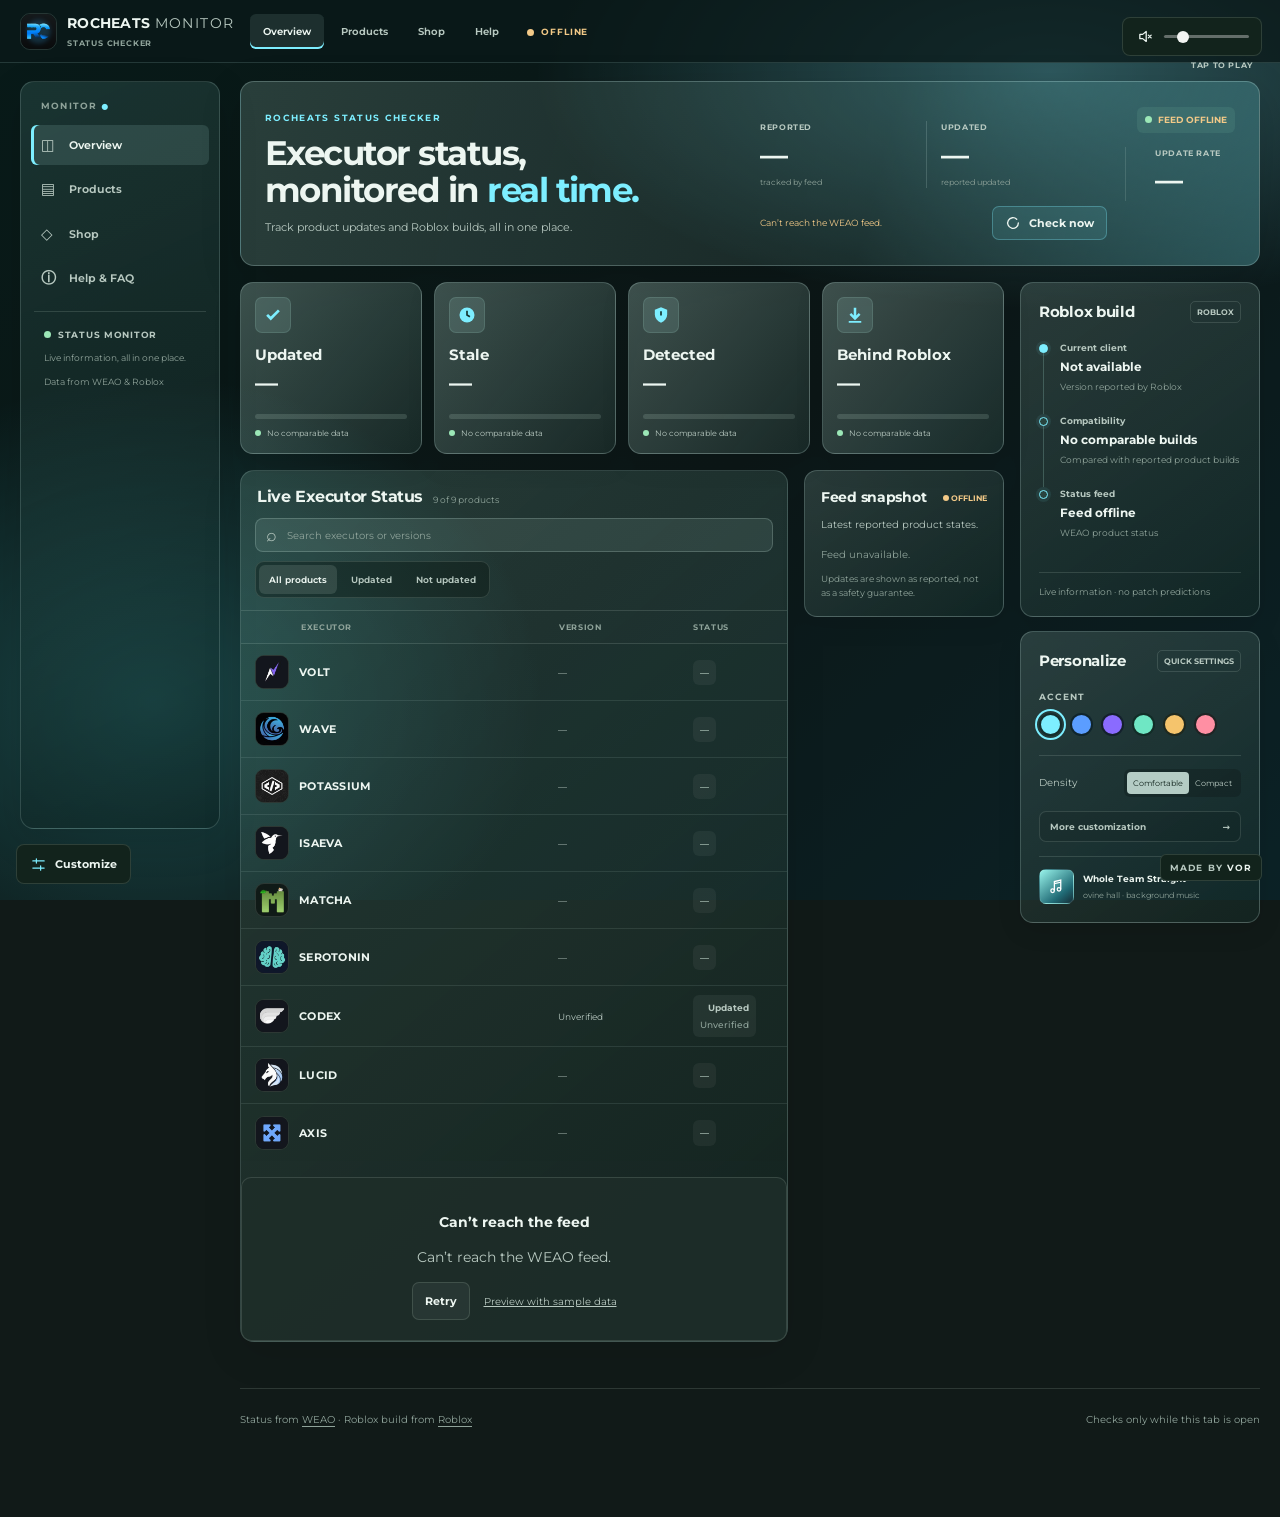
==== commit cd252f1a: "Rebuild dashboard with live glass panels and search" ====
--- a/index.html
+++ b/index.html
@@ -9,13 +9,14 @@
 <meta name="theme-color" content="#0b1111">
 <link rel="icon" href="assets/mark.png" type="image/png">
 <link rel="apple-touch-icon" href="assets/mark.png">
-<link rel="stylesheet" href="workspace.css?v=3">
+<link rel="stylesheet" href="workspace.css?v=4">
 </head>
 <body>
 <header class="titlebar">
   <div class="header-inner">
     <div class="brand"><img class="mark" src="assets/mark.png" alt="" width="38" height="38"><div><h1>RoCheats <span>Monitor</span></h1><p>STATUS CHECKER</p></div></div>
     <nav class="top-nav" aria-label="Main navigation"><a href="#overview" aria-current="page">Overview</a><a href="#products">Products</a><a href="#shop">Shop</a><a href="#faq">Help</a></nav>
+    <label class="header-search"><span aria-hidden="true">⌕</span><input type="search" class="product-search" placeholder="Search executors or versions" aria-label="Search executors or versions"></label>
     <div class="header-actions"><span class="live" id="livePill"><i></i>LIVE</span></div>
   </div>
 </header>
@@ -33,33 +34,33 @@
     <section class="hero" id="hero" aria-label="Status overview">
       <div class="hero-primary">
         <div class="hero-primary-top"><span class="hero-kicker"><span class="hero-kicker-mark"></span> LIVE OVERVIEW</span><span class="hero-feed" id="heroFeed"><span class="hero-feed-dot"></span><span id="heroFeedText">CHECKING</span></span></div>
-        <div class="hero-primary-main"><p class="hero-overline">LATEST CHECK</p><h2 id="headline">Checking…</h2><p class="meta" id="meta">Reading the feed…</p></div>
-        <div class="hero-primary-bottom"><button class="btn btn-ghost hero-check" id="checkBtn"><svg class="spin" viewBox="0 0 24 24" width="16" height="16" aria-hidden="true" fill="none" stroke="currentColor" stroke-width="2" stroke-linecap="round"><path d="M20 12a8 8 0 1 1-2.4-5.7"/></svg><span>Check now</span></button><span class="hero-source">SOURCE / WEAO</span></div>
+        <div class="hero-primary-main"><div class="hero-value"><span>REPORTED</span><b id="heroTotal">—</b><small>tracked by feed</small></div><div class="hero-value"><span>UPDATED</span><b id="heroUp">—</b><small>reported updated</small></div><h2 id="headline" class="visually-hidden">Checking…</h2></div>
+        <div class="hero-primary-bottom"><p class="meta" id="meta">Reading the feed…</p><button class="btn btn-ghost hero-check" id="checkBtn"><svg class="spin" viewBox="0 0 24 24" width="16" height="16" aria-hidden="true" fill="none" stroke="currentColor" stroke-width="2" stroke-linecap="round"><path d="M20 12a8 8 0 1 1-2.4-5.7"/></svg><span>Check now</span></button><span class="hero-source">SOURCE / WEAO</span></div>
       </div>
-      <div class="meter-wrap" aria-hidden="true"><div class="status-meter" id="statusMeter"><div class="meter-center"><b id="statusMeterText">—</b><span>reported updated</span></div></div></div>
+      <div class="meter-wrap" aria-hidden="true"><div class="status-meter" id="statusMeter"><div class="meter-center"><b id="statusMeterText">—</b><span>UPDATE RATE</span></div></div></div>
     </section></div>
     <div class="hero-breakdown"><div class="breakdown-head"><span>STATUS AT A GLANCE</span><span id="heroReported">— REPORTED</span></div>
       <ul class="stats" id="stats">
-        <li><span class="stat-label"><span class="metric-icon metric-up" aria-hidden="true"><svg viewBox="0 0 24 24"><path d="M9.3 18.5 3.8 13l2.3-2.3 3.2 3.2 8.6-8.6 2.3 2.3-10.9 10.9Z"/></svg></span>Updated</span><b>—</b></li>
-        <li><span class="stat-label"><span class="metric-icon metric-stale" aria-hidden="true"><svg viewBox="0 0 24 24"><circle cx="12" cy="12" r="9"/><path class="icon-cut" d="M12 6.8V12l3.5 2.1"/></svg></span>Stale</span><b>—</b></li>
-        <li><span class="stat-label"><span class="metric-icon metric-detected" aria-hidden="true"><svg viewBox="0 0 24 24"><path d="M12 2.7 4.6 5.8v5.5c0 4.3 2.7 7.8 7.4 10 4.7-2.2 7.4-5.7 7.4-10V5.8L12 2.7Z"/><path class="icon-cut" d="M12 7.4v5.2m0 3.2v.1"/></svg></span>Detected</span><b>—</b></li>
-        <li><span class="stat-label"><span class="metric-icon metric-behind" aria-hidden="true"><svg viewBox="0 0 24 24"><path d="M10.5 3.2h3v9.3l3-3 2.1 2.1L12 18.2l-6.6-6.6 2.1-2.1 3 3V3.2ZM4.5 19.3h15v2h-15z"/></svg></span>Behind Roblox</span><b>—</b></li>
+        <li><span class="stat-label"><span class="metric-icon metric-up" aria-hidden="true"><svg viewBox="0 0 24 24"><path d="M9.3 18.5 3.8 13l2.3-2.3 3.2 3.2 8.6-8.6 2.3 2.3-10.9 10.9Z"/></svg></span>Updated</span><b>—</b><div class="stat-track"><i></i></div><small class="stat-foot">Waiting for data</small></li>
+        <li><span class="stat-label"><span class="metric-icon metric-stale" aria-hidden="true"><svg viewBox="0 0 24 24"><circle cx="12" cy="12" r="9"/><path class="icon-cut" d="M12 6.8V12l3.5 2.1"/></svg></span>Stale</span><b>—</b><div class="stat-track"><i></i></div><small class="stat-foot">Waiting for data</small></li>
+        <li><span class="stat-label"><span class="metric-icon metric-detected" aria-hidden="true"><svg viewBox="0 0 24 24"><path d="M12 2.7 4.6 5.8v5.5c0 4.3 2.7 7.8 7.4 10 4.7-2.2 7.4-5.7 7.4-10V5.8L12 2.7Z"/><path class="icon-cut" d="M12 7.4v5.2m0 3.2v.1"/></svg></span>Detected</span><b>—</b><div class="stat-track"><i></i></div><small class="stat-foot">Waiting for data</small></li>
+        <li><span class="stat-label"><span class="metric-icon metric-behind" aria-hidden="true"><svg viewBox="0 0 24 24"><path d="M10.5 3.2h3v9.3l3-3 2.1 2.1L12 18.2l-6.6-6.6 2.1-2.1 3 3V3.2ZM4.5 19.3h15v2h-15z"/></svg></span>Behind Roblox</span><b>—</b><div class="stat-track"><i></i></div><small class="stat-foot">Waiting for data</small></li>
       </ul></div>
 
   </section>
   <section class="products-section tracker-workspace" id="products" aria-label="Product tracker">
   <div class="list-heading"><div><p class="eyebrow">LIVE STATUS</p><h2>Live Executor Status<span class="heading-dot" aria-hidden="true"></span></h2><p class="section-intro">Versions and update status from WEAO.</p></div><span class="count" id="count">9 of 9 products</span></div>
   <div class="tracker-content">
-  <div class="toolbar"><div class="chips" role="tablist" aria-label="Filter products"><button role="tab" aria-selected="true" class="chip is-on" data-filter="0">All products</button><button role="tab" aria-selected="false" class="chip" data-filter="1">Updated</button><button role="tab" aria-selected="false" class="chip" data-filter="2">Not updated</button></div><span class="toolbar-note">DATA FROM WEAO <span>↗</span></span></div>
+  <div class="toolbar"><label class="inline-search"><span aria-hidden="true">⌕</span><input type="search" class="product-search" placeholder="Search executors or versions" aria-label="Search executors or versions"></label><div class="chips" role="tablist" aria-label="Filter products"><button role="tab" aria-selected="true" class="chip is-on" data-filter="0">All products</button><button role="tab" aria-selected="false" class="chip" data-filter="1">Updated</button><button role="tab" aria-selected="false" class="chip" data-filter="2">Not updated</button></div><span class="toolbar-note">DATA FROM WEAO <span>↗</span></span></div>
   <div class="tracker-labels" aria-hidden="true"><span>EXECUTOR</span><span>VERSION</span><span>ROBLOX BUILD</span><span>STATUS</span></div>
-  <ul class="rows" id="rows" aria-live="polite"></ul>
+  <ul class="rows" id="rows" aria-live="polite"></ul><p class="no-results" id="noResults" hidden>No products match your search and filters.</p>
   <div class="empty" id="empty" hidden><p><b id="emptyTitle">Can’t reach the feed</b></p><p id="emptyBody">Check your connection and try again.</p><div class="empty-actions"><button class="btn btn-accent" id="retryBtn">Retry</button><a class="link" href="?demo=1">Preview with sample data</a></div></div>
   </div>
   </section>
-  <section class="monitor-side"><div class="monitor-side-head"><h3>Live status</h3><span><i></i> WEAO</span></div><p>Product status is checked automatically while this tab is open.</p><div class="monitor-side-line"><span class="side-icon">✓</span><div><b>Update status</b><small>Reported by WEAO</small></div></div><div class="monitor-side-line"><span class="side-icon">!</span><div><b>Detection reports</b><small>Shown beside a product’s status</small></div></div><div class="monitor-side-line"><span class="side-icon">↻</span><div><b>Roblox build</b><small>Compared when available</small></div></div><p class="monitor-side-note">Use Customize to change how often the monitor checks.</p></section>
-  <aside class="dashboard-aside" aria-label="Monitor information">
-    <section class="info-panel"><p class="eyebrow">MONITOR / INFORMATION</p><h3>About the feed</h3><p>Status and version information is sourced from WEAO. Roblox build information comes from Roblox.</p><div class="info-line"><span>Source</span><b>WEAO</b></div><div class="info-line"><span>Checks</span><b>While this tab is open</b></div><div class="info-line"><span>Detection</span><b>Shown when reported</b></div></section>
-    <section class="info-panel"><p class="eyebrow">MAKE IT YOURS</p><h3>Your monitor</h3><p>Choose your colours, adjust the layout, and configure check intervals in Customize.</p><span class="info-tag">GLASS INTERFACE</span></section>
+  <section class="monitor-side"><div class="monitor-side-head"><h3>Feed snapshot</h3><span id="snapshotFeed"><i></i> WEAO</span></div><p>Latest reported product states.</p><div id="feedSnapshot" class="feed-snapshot"><p class="snapshot-empty">Waiting for the feed…</p></div><div class="snapshot-foot">Updates are shown as reported, not as a safety guarantee.</div></section>
+  <aside class="dashboard-aside" aria-label="Monitor information and quick settings">
+    <section class="info-panel feed-panel"><div class="panel-title"><h3>Roblox build</h3><span class="panel-chip">ROBLOX</span></div><div class="build-timeline"><div class="timeline-item"><i></i><div><b>Current client</b><strong id="timelineBuild">Checking…</strong><small>Version reported by Roblox</small></div></div><div class="timeline-item"><i></i><div><b>Compatibility</b><strong id="timelineCompat">Checking…</strong><small>Compared with reported product builds</small></div></div><div class="timeline-item"><i></i><div><b>Status feed</b><strong id="timelineFeed">Checking…</strong><small>WEAO product status</small></div></div></div><span class="panel-foot">Live information · no patch predictions</span></section>
+    <section class="info-panel personalize-panel"><div class="panel-title"><h3>Personalize</h3><span class="panel-chip">QUICK SETTINGS</span></div><p class="quick-label">ACCENT</p><div class="quick-accents" id="quickAccents"></div><div class="quick-density"><span>Density</span><div><button type="button" data-quick-density="comfortable">Comfortable</button><button type="button" data-quick-density="compact">Compact</button></div></div><button type="button" id="quickCustomize" class="quick-customize">More customization <span>→</span></button><div class="quick-music"><span class="music-art" aria-hidden="true"><svg viewBox="0 0 24 24" fill="none" stroke="currentColor" stroke-width="1.8"><path d="M9 18V5l9-2v13M9 8l9-2"/><circle cx="6.5" cy="18" r="2.5"/><circle cx="15.5" cy="16" r="2.5"/></svg></span><div><b>Whole Team Straight</b><small>ovine hall · background music</small></div></div></section>
   </aside>
   <section id="shop" class="shop-section" aria-labelledby="shop-title">
     <div class="shop-heading"><div><p class="eyebrow accent">ROCHEATS</p><h2 id="shop-title">Shop<span class="accent">.</span></h2><p>Explore products on RoCheats.</p></div><span class="shop-index">ROCHEATS / STORE</span></div>
@@ -105,6 +106,6 @@
 <button class="settings-trigger" id="settingsBtn" aria-label="Open settings" aria-expanded="false" aria-controls="sheet"><svg viewBox="0 0 24 24" aria-hidden="true" fill="none" stroke="currentColor" stroke-width="1.7" stroke-linecap="round"><path d="M4 7h16M4 17h16M9 4v6M15 14v6"/></svg><span>Customize</span></button>
 <div class="maker-credit">MADE BY <strong>VOR</strong></div>
 <div class="toast" id="toast" role="status" aria-live="polite"></div>
-<script src="app.js?v=40"></script>
+<script src="app.js?v=41"></script>
 </body>
 </html>
--- a/workspace.css
+++ b/workspace.css
@@ -58,3 +58,18 @@
 @media(max-width:1100px){.header-inner{gap:12px}.brand{min-width:190px}.top-nav a{padding:10px 8px}.app-shell{grid-template-columns:170px minmax(0,1fr)}main{grid-template-columns:minmax(0,1fr) minmax(200px,240px)}.hero-banner{grid-template-columns:1fr}.signal-intro{margin:0}.hero{grid-column:auto;grid-row:auto}.hero-breakdown{grid-column:1/-1}.products-section{grid-column:1;grid-row:3}.monitor-side{grid-column:2;grid-row:3}.dashboard-aside{grid-column:2;grid-row:4}.hero-banner{gap:15px}.stats li,.stats li:first-child{min-height:140px}}
 @media(max-width:800px){.header-inner{min-height:62px;padding:0 165px 0 16px}.brand{min-width:0}.top-nav{display:none}.app-shell{display:block;padding:12px 14px 75px}.side-rail{position:relative;min-height:0;padding:5px;margin-bottom:12px}.side-rail .rbx{display:flex;flex-direction:row;align-items:center;flex-wrap:wrap;margin:8px 3px 2px;padding:9px 11px}.side-rail .rbx b{font:10px var(--mono)}.side-rail .rbx .right{margin-left:auto}.rail-note{display:none}main{display:grid;grid-template-columns:minmax(0,1fr) 220px;gap:12px}.hero-banner{grid-column:1/-1;padding:20px}.hero-breakdown{grid-column:1/-1}.products-section{grid-column:1;grid-row:3}.monitor-side{grid-column:2;grid-row:3}.dashboard-aside{grid-column:2;grid-row:4}.shop-section,.faq-section{grid-row:1}.foot{grid-column:1/-1}}
 @media(max-width:600px){.app-shell{padding:10px 12px 75px}.side-rail .rbx .right{flex-basis:auto;margin-left:auto}main{display:grid;grid-template-columns:1fr;gap:10px}.hero-banner{grid-column:1;grid-row:1;display:grid;grid-template-columns:1fr;gap:20px;padding:19px 16px}.signal-intro{margin:0}.signal-intro h2{font-size:27px}.hero{grid-template-columns:minmax(0,1fr) 85px;gap:10px}.hero-primary-top{flex-direction:row;align-items:center;gap:8px}.hero-primary-main{padding:12px 0}.hero h2{font-size:20px}.meter-wrap{grid-column:2;grid-row:1;margin:0;padding-left:10px}.meter-center b{font-size:24px}.hero-breakdown{grid-column:1;grid-row:2;margin:0;padding:0}.stats{grid-template-columns:repeat(2,minmax(0,1fr));gap:8px}.stats li,.stats li:first-child,.stats li:nth-child(3){min-height:115px;padding:12px;gap:10px}.stat-label{gap:8px;font-size:12px}.metric-icon{width:27px;height:27px}.metric-icon svg{width:16px;height:16px}.stats li b{font-size:20px}.products-section{grid-column:1;grid-row:3;padding:0}.list-heading{padding:15px 14px 0;margin:0 0 12px}.list-heading h2{font-size:16px}.toolbar{padding:0 14px;margin-bottom:12px}.tracker-labels{display:none}.row{grid-template-columns:34px minmax(0,1fr) auto;gap:9px;padding:10px 12px}.row .sub{display:block}.table-version,.table-build{display:none}.state{justify-self:end}.monitor-side{grid-column:1;grid-row:4}.dashboard-aside{grid-column:1;grid-row:5;grid-template-columns:1fr;gap:10px}.shop-section,.faq-section{grid-column:1;grid-row:1}.foot{grid-column:1;grid-row:auto;margin-top:20px}}
+
+/* Reference-led dashboard: all figures and timelines reflect actual data. */
+.visually-hidden{position:absolute!important;width:1px!important;height:1px!important;padding:0!important;margin:-1px!important;overflow:hidden!important;clip:rect(0,0,0,0)!important;white-space:nowrap!important;border:0!important}
+.header-inner{gap:15px}.brand{min-width:215px}.header-search,.inline-search{display:flex;align-items:center;gap:8px;min-width:0;border:1px solid rgba(220,248,238,.2);border-radius:8px;background:rgba(196,236,224,.10);color:var(--text2)}.header-search{width:min(210px,16vw);margin-left:auto;padding:0 10px}.header-actions{margin-left:0}.header-search span,.inline-search span{font-size:18px;line-height:1}.header-search input,.inline-search input{width:100%;height:32px;min-width:0;border:0;outline:0;background:transparent;color:var(--text);font:10px var(--ui)}.header-search input::placeholder,.inline-search input::placeholder{color:var(--text3)}.header-search:focus-within,.inline-search:focus-within{outline:2px solid var(--accent);outline-offset:2px}.inline-search{display:none}.no-results{margin:0;padding:22px;text-align:center;color:var(--text2);font-size:11px}
+.hero-banner{grid-template-columns:minmax(300px,1fr) minmax(430px,1fr);min-height:185px;padding:24px;gap:20px;background:linear-gradient(105deg,rgba(177,220,208,.19),rgba(105,155,144,.13) 62%,color-mix(in srgb,var(--accent) 21%,rgba(34,73,69,.28)))}.signal-intro h2{font-size:clamp(28px,2.65vw,39px)}.hero{position:relative;grid-template-columns:minmax(0,1fr) 110px;grid-template-rows:1fr;gap:18px}.hero-primary-top{position:absolute;right:0;top:0}.hero-kicker{display:none}.hero-primary-main{display:flex;gap:0;align-items:stretch;padding:14px 0 18px}.hero-value{min-width:0;flex:1;padding:0 14px;border-left:1px solid rgba(218,250,244,.17)}.hero-value:first-child{padding-left:0;border:0}.hero-value span,.meter-center span{display:block;color:var(--text2);font-size:8px;font-weight:700;letter-spacing:.08em;white-space:nowrap}.hero-value b,.meter-center b{display:block;margin-top:8px;font-size:28px;line-height:1}.hero-value small{display:block;margin-top:7px;color:var(--text3);font-size:8px}.meter-wrap{border-left:1px solid var(--line);padding-left:15px}.meter-center{gap:0}.meter-center b{margin:0 0 7px}.meter-center span{order:-1;margin-bottom:7px;font-size:8px;text-transform:uppercase}.hero-primary-bottom{justify-content:flex-start}.hero-primary-bottom .meta{margin:0;flex:1;font-size:9px}.hero-primary-bottom .hero-check{flex:none}
+.stats li,.stats li:first-child{position:relative;min-height:172px;justify-content:flex-start;gap:0;padding:14px;background:linear-gradient(130deg,rgba(191,227,216,.28),rgba(98,146,132,.14));box-shadow:0 9px 28px rgba(0,0,0,.12)}.stat-label{gap:12px;font-size:15px}.stats li b{margin-top:7px;font-size:23px}.stat-track{height:5px;margin-top:auto;background:rgba(218,243,235,.14);border-radius:10px;overflow:hidden}.stat-track i{display:block;width:0;height:100%;background:var(--accent);border-radius:10px}.stats li:nth-child(2) .stat-track i{background:var(--amber)}.stats li:nth-child(3) .stat-track i{background:var(--red)}.stats li:nth-child(4) .stat-track i{background:#8db9ed}.stat-foot{display:block;margin-top:8px;font-size:8px;color:var(--text2)}.stat-foot::before{content:'';display:inline-block;width:6px;height:6px;margin-right:6px;border-radius:50%;background:var(--green)}
+.products-section{background:linear-gradient(140deg,rgba(146,202,185,.20),rgba(20,43,39,.46))}.list-heading{margin:0;padding:17px 16px 12px}.toolbar{display:flex;justify-content:flex-end;padding:0 14px;margin:-41px 0 12px}.count{margin-left:10px}.tracker-labels{font-size:8px}.row{min-height:57px}.name{font-size:11px}.snapshot-row{display:flex;align-items:center;gap:8px;padding:12px 0;border-top:1px solid var(--line)}.snapshot-icon{width:30px;height:30px;flex:none;display:grid;place-items:center;border:1px solid var(--line);border-radius:7px;color:var(--accent);background:rgba(130,224,211,.12);font-weight:800}.snapshot-icon.is-down{color:var(--amber)}.snapshot-copy{flex:1;min-width:0}.snapshot-copy b,.snapshot-copy small{display:block;overflow:hidden;text-overflow:ellipsis;white-space:nowrap}.snapshot-copy b{font-size:9px}.snapshot-copy small{font-size:8px;color:var(--text3);margin-top:3px}.snapshot-state{font-size:8px;color:var(--text2);text-align:right}.snapshot-empty{font-size:10px;color:var(--text3)}.snapshot-foot{font-size:9px;color:var(--text3);line-height:1.6;margin-top:10px}.monitor-side>p{margin:9px 0 13px}.dashboard-aside{gap:14px}.panel-title{display:flex;align-items:center;justify-content:space-between;gap:7px}.panel-chip{padding:4px 6px;border:1px solid var(--line);border-radius:5px;color:var(--text2);font-size:8px;font-weight:700;white-space:nowrap}.feed-panel{min-height:300px}.build-timeline{margin:17px 0 12px}.timeline-item{position:relative;display:flex;gap:12px;min-height:73px}.timeline-item:not(:last-child)::before{content:'';position:absolute;top:9px;bottom:0;left:4px;width:1px;background:rgba(160,216,201,.25)}.timeline-item i{position:relative;z-index:1;flex:none;width:9px;height:9px;margin-top:3px;border-radius:50%;border:1px solid var(--accent);background:#29443f;box-shadow:0 0 0 3px rgba(125,238,255,.08)}.timeline-item:first-child i{background:var(--accent)}.timeline-item b,.timeline-item strong,.timeline-item small{display:block}.timeline-item b{font-size:9px;color:var(--text2)}.timeline-item strong{font-size:12px;margin:4px 0;overflow-wrap:anywhere}.timeline-item small{font-size:9px;color:var(--text3);line-height:1.5}.panel-foot{display:block;padding-top:12px;border-top:1px solid var(--line);font-size:9px;color:var(--text3)}.quick-label{font-size:9px!important;letter-spacing:.1em;font-weight:700;margin:16px 0 9px!important}.quick-accents{display:flex;gap:8px;flex-wrap:wrap}.quick-accent{width:23px;height:23px;border:2px solid rgba(8,25,23,.9);border-radius:50%;padding:0}.quick-accent.is-on{outline:2px solid var(--accent);outline-offset:2px}.quick-density{display:flex;justify-content:space-between;align-items:center;gap:8px;margin-top:19px;padding-top:13px;border-top:1px solid var(--line);color:var(--text2);font-size:10px}.quick-density>div{display:flex;padding:3px;background:rgba(0,0,0,.18);border-radius:6px}.quick-density button{border:0;border-radius:4px;background:transparent;color:var(--text2);padding:5px 6px;font-size:8px}.quick-density button.is-on{background:rgba(220,246,237,.8);color:#152721}.quick-customize{display:flex;justify-content:space-between;width:100%;margin-top:14px;padding:9px 10px;border:1px solid var(--line);border-radius:7px;color:var(--text2);background:rgba(0,0,0,.09);font:700 9px var(--ui)}.quick-customize:hover{border-color:var(--accent);color:var(--text)}.quick-music{display:flex;gap:9px;align-items:center;margin-top:14px;padding-top:12px;border-top:1px solid var(--line)}.music-art{display:grid;place-items:center;width:35px;height:35px;flex:none;border:1px solid var(--line);border-radius:7px;background:linear-gradient(140deg,#98f4eb,#206a75 70%,#162d36);color:#fff}.music-art svg{width:17px;height:17px}.quick-music b,.quick-music small{display:block}.quick-music b{font-size:9px}.quick-music small{font-size:8px;color:var(--text3);margin-top:3px}
+@media(max-width:1350px){.header-search{display:none}.inline-search{display:flex;width:100%;margin-bottom:9px;padding:0 10px}.toolbar{display:block;margin:0 0 12px;padding:0 14px}.chips{display:inline-flex}.hero-banner{grid-template-columns:minmax(260px,1fr) minmax(330px,1fr)}}
+@media(max-width:1100px){.hero-banner{grid-template-columns:1fr}.hero{grid-template-columns:minmax(0,1fr) 110px}.stats li,.stats li:first-child{min-height:150px}.header-search{display:none}}
+@media(max-width:800px){.header-inner{gap:0}.hero-banner{grid-template-columns:1fr}.toolbar{margin:0 0 12px}.header-search{display:none}}
+@media(max-width:600px){.hero-banner{gap:16px}.hero{grid-template-columns:minmax(0,1fr) 74px;gap:6px}.hero-primary-top{top:-7px}.hero-feed{font-size:8px}.hero-primary-main{padding:29px 0 13px}.hero-value{padding:0 9px}.hero-value span,.meter-center span{font-size:7px}.hero-value b,.meter-center b{font-size:21px}.hero-value small{font-size:7px}.meter-wrap{padding-left:10px;align-self:center;margin-top:16px}.hero-primary-bottom{align-items:flex-start;flex-direction:column;gap:8px}.hero-primary-bottom .meta{font-size:8px}.stat-label{font-size:12px}.stats li,.stats li:first-child,.stats li:nth-child(3){min-height:138px}.stats li b{font-size:19px}.inline-search{display:flex}.toolbar .chips{display:flex}.feed-panel{min-height:0}}
+.list-heading{justify-content:flex-start;gap:10px}.count{margin:0;white-space:nowrap}.monitor-side-head .is-offline{color:var(--amber)}.monitor-side-head .is-offline i{background:var(--amber)}
+@media(min-width:1351px){.count{max-width:85px;overflow:hidden;text-overflow:ellipsis}.list-heading{padding-right:245px}}
+@media(max-width:800px){.brand{min-width:0}}
+@media(max-width:600px){.hero-banner{padding:19px 16px}}
